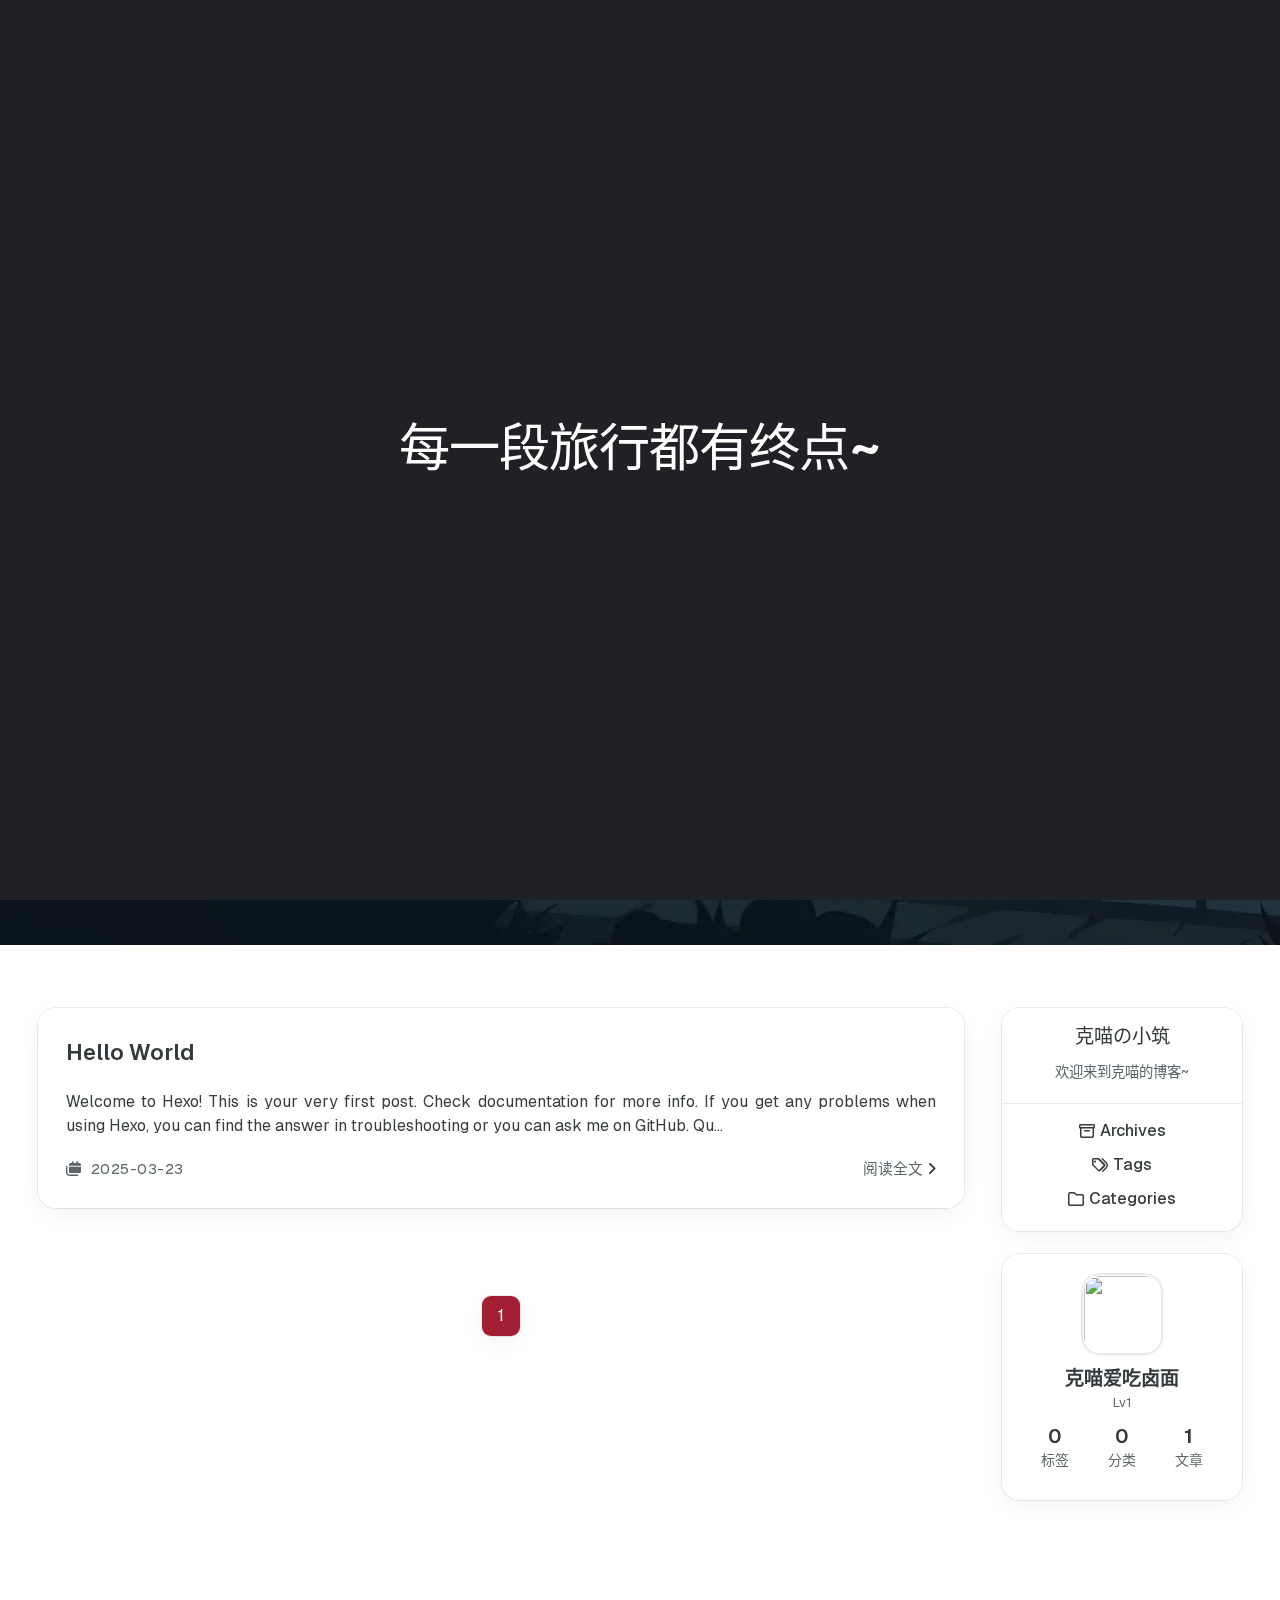
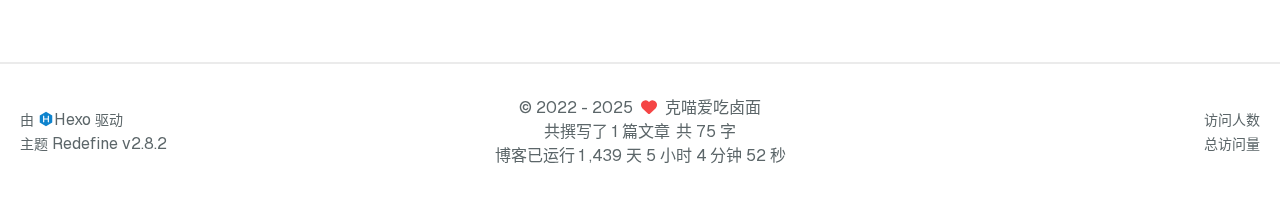
==== index.html @ 05592ddf "Site updated: 2025-03-23 22:35:30" ====
<!DOCTYPE html>
<html lang="zh-CN">
<head>
    <meta charset="utf-8">
    <meta name="viewport" content="width=device-width, initial-scale=1">
    <meta name="keywords" content="BLOG,ai,资源,生活,分享,工具,软件,教程,网站">
    
    <meta name="author" content="克喵爱吃卤面">
    <!-- preconnect -->
    <link rel="preconnect" href="https://fonts.googleapis.com">
    <link rel="preconnect" href="https://fonts.gstatic.com" crossorigin>

    
    <!--- Seo Part-->
    
    <link rel="canonical" href="http://example.com/"/>
    <meta name="robots" content="index,follow">
    <meta name="googlebot" content="index,follow">
    <meta name="revisit-after" content="1 days">
    
    
    
        
        <meta name="description" content="Hexo Theme Redefine, Redefine Your Hexo Journey.">
<meta property="og:type" content="website">
<meta property="og:title" content="克喵🐱の小筑">
<meta property="og:url" content="http://example.com/index.html">
<meta property="og:site_name" content="克喵🐱の小筑">
<meta property="og:description" content="Hexo Theme Redefine, Redefine Your Hexo Journey.">
<meta property="og:locale" content="zh_CN">
<meta property="og:image" content="http://example.com/images/redefine-og.webp">
<meta property="article:author" content="克喵爱吃卤面">
<meta property="article:tag" content="BLOG,ai,资源,生活,分享,工具,软件,教程,网站">
<meta name="twitter:card" content="summary">
<meta name="twitter:image" content="http://example.com/images/redefine-og.webp">
    
    
    <!--- Icon Part-->
    <link rel="icon" type="image/png" href="https://cdn.jsdelivr.net/gh/kmfx/tuchuang@main/img/kemeow815@avatar.png" sizes="192x192">
    <link rel="apple-touch-icon" sizes="180x180" href="https://cdn.jsdelivr.net/gh/kmfx/tuchuang@main/img/kemeow815@avatar.png">
    <meta name="theme-color" content="#A31F34">
    <link rel="shortcut icon" href="https://cdn.jsdelivr.net/gh/kmfx/tuchuang@main/img/kemeow815@avatar.png">
    <!--- Page Info-->
    
    <title>
        
            克喵の小筑 - 每一段旅行都有终点
        
    </title>

    
<link rel="stylesheet" href="/fonts/Chillax/chillax.css">


    <!--- Inject Part-->
    

    
<link rel="stylesheet" href="/css/style.css">


    
        
<link rel="stylesheet" href="/css/build/tailwind.css">

    

    
<link rel="stylesheet" href="/fonts/GeistMono/geist-mono.css">

    
<link rel="stylesheet" href="/fonts/Geist/geist.css">

    <!--- Font Part-->
    
    
    
    
    
    
        
<script src="/js/build/libs/anime.min.js"></script>

    

    <script id="hexo-configurations">
    window.config = {"hostname":"example.com","root":"/","language":"zh-CN","path":"search.xml"};
    window.theme = {"articles":{"style":{"font_size":"16px","line_height":1.5,"image_border_radius":"14px","image_alignment":"center","image_caption":true,"link_icon":true,"delete_mask":false,"title_alignment":"left","headings_top_spacing":{"h1":"3.2rem","h2":"2.4rem","h3":"1.9rem","h4":"1.6rem","h5":"1.4rem","h6":"1.3rem"}},"word_count":{"enable":true,"count":true,"min2read":true},"author_label":{"enable":true,"auto":false,"list":[]},"code_block":{"copy":true,"style":"mac","highlight_theme":{"light":"github","dark":"vs2015"},"font":{"enable":false,"family":null,"url":null}},"toc":{"enable":true,"max_depth":3,"number":false,"expand":true,"init_open":true},"copyright":{"enable":true,"default":"cc_by_nc_sa"},"lazyload":true,"pangu_js":true,"recommendation":{"enable":false,"title":"推荐阅读","limit":3,"mobile_limit":2,"placeholder":"/images/wallhaven-wqery6-light.webp","skip_dirs":[]}},"colors":{"primary":"#A31F34","secondary":null,"default_mode":"light"},"global":{"fonts":{"chinese":{"enable":false,"family":null,"url":null},"english":{"enable":false,"family":null,"url":null},"title":{"enable":false,"family":null,"url":null}},"content_max_width":"1000px","sidebar_width":"210px","hover":{"shadow":true,"scale":false},"scroll_progress":{"bar":false,"percentage":true},"website_counter":{"url":"https://cn.vercount.one/js","enable":true,"site_pv":true,"site_uv":true,"post_pv":true},"single_page":true,"preloader":{"enable":true,"custom_message":"每一段旅行都有终点~"},"open_graph":{"enable":true,"image":"/images/redefine-og.webp","description":"Hexo Theme Redefine, Redefine Your Hexo Journey."},"google_analytics":{"enable":false,"id":null}},"home_banner":{"enable":true,"style":"fixed","image":{"light":"/images/wallhaven-wqery6-light.webp","dark":"/images/wallhaven-wqery6-dark.webp"},"title":"克喵🐱の小筑","subtitle":{"text":["loading..."],"hitokoto":{"enable":true,"show_author":true,"api":"https://v1.hitokoto.cn"},"typing_speed":100,"backing_speed":80,"starting_delay":500,"backing_delay":1500,"loop":true,"smart_backspace":true},"text_color":{"light":"#fff","dark":"#d1d1b6"},"text_style":{"title_size":"2.8rem","subtitle_size":"1.5rem","line_height":1.2},"custom_font":{"enable":false,"family":null,"url":null},"social_links":{"enable":true,"style":"default","links":{"github":"https://github.com/Kemeow815","instagram":null,"zhihu":null,"twitter":null,"email":"kemiao@kmblog.icu","telegram":"https://t.me/KemiaoJun"},"qrs":{"weixin":null}}},"plugins":{"feed":{"enable":false},"aplayer":{"enable":true,"type":"fixed","audios":[{"name":null,"artist":null,"url":null,"cover":null,"lrc":null}]},"mermaid":{"enable":true,"version":"11.4.1"}},"version":"2.8.2","navbar":{"auto_hide":true,"color":{"left":"#f78736","right":"#367df7","transparency":35},"width":{"home":"1200px","pages":"1000px"},"links":{"Home":{"path":"/","icon":"fa-regular fa-house"},"标签":{"icon":"fa-solid fa-tags","path":"/tags/"},"分类":{"icon":"fa-solid fa-folder","path":"/categories/"},"说说":{"icon":"fa-solid fa-comment","path":"/essays/"},"友链":{"icon":"fa-solid fa-link","path":"/links/"},"更多":{"icon":"fa-solid fa-ellipsis","submenus":{"相册":"/masonry/","书签":"/bookmarks/"}}},"search":{"enable":true,"preload":true}},"page_templates":{"friends_column":2,"tags_style":"blur"},"home":{"sidebar":{"enable":true,"position":"right","first_item":"menu","announcement":"欢迎来到克喵的博客~","show_on_mobile":true,"links":{"Archives":{"path":"/archives","icon":"fa-regular fa-archive"},"Tags":{"path":"/tags","icon":"fa-regular fa-tags"},"Categories":{"path":"/categories","icon":"fa-regular fa-folder"}}},"article_date_format":"auto","excerpt_length":200,"categories":{"enable":true,"limit":3},"tags":{"enable":true,"limit":3}},"footerStart":"2022/8/17 11:45:14"};
    window.lang_ago = {"second":"%s 秒前","minute":"%s 分钟前","hour":"%s 小时前","day":"%s 天前","week":"%s 周前","month":"%s 个月前","year":"%s 年前"};
    window.data = {"masonry":true};
  </script>
    
    <!--- Fontawesome Part-->
    
<link rel="stylesheet" href="/fontawesome/fontawesome.min.css">

    
<link rel="stylesheet" href="/fontawesome/brands.min.css">

    
<link rel="stylesheet" href="/fontawesome/solid.min.css">

    
<link rel="stylesheet" href="/fontawesome/regular.min.css">

    
        
<link rel="stylesheet" href="/fontawesome/thin.min.css">

    
    
        
<link rel="stylesheet" href="/fontawesome/light.min.css">

    
    
        
<link rel="stylesheet" href="/fontawesome/duotone.min.css">

    
    
        
<link rel="stylesheet" href="/fontawesome/sharp-solid.min.css">

    
<meta name="generator" content="Hexo 7.3.0"></head>



<body>
	<div class="progress-bar-container">
	

	
	<span class="pjax-progress-bar"></span>
	<!--        <span class="swup-progress-icon">-->
	<!--            <i class="fa-solid fa-circle-notch fa-spin"></i>-->
	<!--        </span>-->
	
</div>

<style>
    :root {
        --preloader-background-color: #fff;
        --preloader-text-color: #000;
    }

    @media (prefers-color-scheme: dark) {
        :root {
            --preloader-background-color: #202124;
            --preloader-text-color: #fff;
        }
    }

    @media (prefers-color-scheme: light) {
        :root {
            --preloader-background-color: #fff;
            --preloader-text-color: #000;
        }
    }

    @media (max-width: 600px) {
        .ml13 {
            font-size: 2.6rem !important; /* Adjust this value as needed */
        }
    }

    .preloader {
        display: flex;
        flex-direction: column;
        gap: 1rem; /* Tailwind 'gap-4' is 1rem */
        align-items: center;
        justify-content: center;
        position: fixed;
        padding: 12px;
        top: 0;
        right: 0;
        bottom: 0;
        left: 0;
        width: 100vw;
        height: 100vh; /* 'h-screen' is 100% of the viewport height */
        background-color: var(--preloader-background-color);
        z-index: 1100; /* 'z-[1100]' sets the z-index */
        transition: opacity 0.2s ease-in-out;
    }

    .ml13 {
        font-size: 3.2rem;
        /* text-transform: uppercase; */
        color: var(--preloader-text-color);
        letter-spacing: -1px;
        font-weight: 500;
        font-family: 'Chillax-Variable', sans-serif;
        text-align: center;
    }

    .ml13 .word {
        display: inline-flex;
        flex-wrap: wrap;
        white-space: nowrap;
    }

    .ml13 .letter {
        display: inline-block;
        line-height: 1em;
    }
</style>

<div class="preloader">
    <h2 class="ml13">
        每一段旅行都有终点~
    </h2>
    <script>
        var textWrapper = document.querySelector('.ml13');
        // Split text into words
        var words = textWrapper.textContent.trim().split(' ');

        // Clear the existing content
        textWrapper.innerHTML = '';

        // Wrap each word and its letters in spans
        words.forEach(function(word) {
            var wordSpan = document.createElement('span');
            wordSpan.classList.add('word');
            wordSpan.innerHTML = word.replace(/\S/g, "<span class='letter'>$&</span>");
            textWrapper.appendChild(wordSpan);
            textWrapper.appendChild(document.createTextNode(' ')); // Add space between words
        });

        var animation = anime.timeline({ loop: true })
            .add({
                targets: '.ml13 .letter',
                translateY: [20, 0],
                translateZ: 0,
                opacity: [0, 1],
                filter: ['blur(5px)', 'blur(0px)'],
                easing: "easeOutExpo",
                duration: 1200,
                delay: (el, i) => 300 + 20 * i,
            })
            .add({
                targets: '.ml13 .letter',
                translateY: [0, -20],
                opacity: [1, 0],
                filter: ['blur(0px)', 'blur(5px)'],
                easing: "easeInExpo",
                duration: 1000,
                delay: (el, i) => 15 * i,
                complete: function() {
                    hidePreloader();
                }
            }, '-=700');


        let themeStatus = JSON.parse(localStorage.getItem('REDEFINE-THEME-STATUS'))?.isDark;

        // If the theme status is not found in local storage, check the preferred color scheme
        if (themeStatus === undefined || themeStatus === null) {
            if (window.matchMedia && window.matchMedia('(prefers-color-scheme: dark)').matches) {
                themeStatus = 'dark';
            } else {
                themeStatus = 'light';
            }
        }

        // Now you can use the themeStatus variable in your code
        if (themeStatus) {
            document.documentElement.style.setProperty('--preloader-background-color', '#202124');
            document.documentElement.style.setProperty('--preloader-text-color', '#fff');
        } else {
            document.documentElement.style.setProperty('--preloader-background-color', '#fff');
            document.documentElement.style.setProperty('--preloader-text-color', '#000');
        }

        window.addEventListener('load', function () {
            setTimeout(hidePreloader, 5000); // Call hidePreloader after 5000 milliseconds if not already called by animation
        });

        function hidePreloader() {
            var preloader = document.querySelector('.preloader');
            preloader.style.opacity = '0';
            setTimeout(function () {
                preloader.style.display = 'none';
            }, 200);
        }
    </script>
</div>

<main class="page-container" id="swup">

	
	
    <style>
        .home-banner-container {
            background: none !important;
        }
        .home-article-item,
        .sidebar-links,
        .sidebar-content,
        a.page-number,
        a.extend,
        .sidebar-links .links:hover,
        .right-bottom-tools,
        footer.footer {
            background-color: var(--background-color-transparent-80) !important;
        }
        .right-bottom-tools:hover,
        a.page-number:hover,
        a.extend:hover {
            background-color: var(--primary-color) !important;
        }
        .site-info,
        .home-article-sticky-label {
            background-color: var(--background-color-transparent-15) !important;
        }
        .home-article-sticky-label {
            backdrop-filter: none !important;
        }
    </style>
    <div class="home-banner-background transition-fade fixed top-0 left-0 w-screen h-screen scale-125 sm:scale-110 box-border will-change-transform bg-cover">
        <img src="/images/wallhaven-wqery6-light.webp" alt="home-banner-background" class="w-full h-full object-cover dark:hidden">
        <img src="/images/wallhaven-wqery6-dark.webp" alt="home-banner-background" class="w-full h-full object-cover hidden dark:block">
    </div>


<div class="home-banner-container flex justify-center items-center transition-fade relative">
    
    <div class="content mt-8 flex flex-col justify-center items-center transition-fade-down">
        <div class="description flex flex-col justify-center items-center w-screen font-medium text-center"
        
        >
            克喵🐱の小筑
            
            
                <p><i id="subtitle"></i></p>
            
        </div>
        
            
            <div class="absolute bottom-0.5 flex flex-row justify-between max-w-[1340px] items-center w-full px-8 sm:px-12">
                <div class="flex p-3 bg-gray-300/50 dark:bg-gray-500/40 backdrop-blur-lg border border-white/20 dark:border-gray-500/30 group rounded-full cursor-pointer flex justify-center items-center aspect-square h-full shadow-redefine-flat hover:shadow-redefine-flat-hover transition-shadow" onclick="scrollToMain()" >
                    <i class="fa-solid fa-arrow-down fa-fw fa-lg group-hover:translate-y-1 transition-transform"></i>
                </div>
                <div class="social-contacts px-6 py-3 bg-gray-300/50 dark:bg-gray-500/40 backdrop-blur-lg border border-white/20 dark:border-gray-500/30 shadow-redefine-flat rounded-full flex flex-row gap-3 items-center">
                    
                        
                            
                                <span class="social-contact-item github">
                                    <a target="_blank" href="https://github.com/Kemeow815">
                                        <i class="fa-brands fa-fw fa-lg fa-github"></i>
                                    </a>
                                </span>
                            
                        
                    
                        
                    
                        
                    
                        
                    
                        
                            
                                <span class="social-contact-item email ">
                                    <a href="mailto:kemiao@kmblog.icu">
                                        <i class="fa-solid fa-fw fa-at fa-lg"></i>
                                    </a>
                                </span>
                            
                        
                    
                        
                            
                                <span class="social-contact-item telegram">
                                    <a target="_blank" href="https://t.me/KemiaoJun">
                                        <i class="fa-brands fa-fw fa-lg fa-telegram"></i>
                                    </a>
                                </span>
                            
                        
                    
                    
                </div>
            </div>
        
    </div>
    <script>
        const scrollToMain = ()=> {
            console.log('scroll');
            const target = document.querySelector('.main-content-container');
            target.scrollIntoView({ behavior: 'smooth'});
        }
    </script>
</div>
	

	<div class="main-content-container flex flex-col justify-between min-h-dvh">
		<div class="main-content-header">
			<header class="navbar-container px-6 md:px-12">
    <div class="navbar-content transition-navbar has-home-banner">
        <div class="left">
            
                <a class="logo-image h-8 w-8 sm:w-10 sm:h-10 mr-3" href="/">
                    <img src="https://cdn.jsdelivr.net/gh/kmfx/tuchuang@main/img/website2.png" class="w-full h-full rounded-sm">
                </a>
            
            <a class="logo-title" href="/">
                <h1>
                克喵の小筑
                </h1>
            </a>
        </div>

        <div class="right">
            <!-- PC -->
            <div class="desktop">
                <ul class="navbar-list">
                    
                        
                            

                            <li class="navbar-item">
                                <!-- Menu -->
                                <a class="active"
                                   href="/"
                                        >
                                    <i class="fa-regular fa-house fa-fw"></i>
                                    首页
                                    
                                </a>

                                <!-- Submenu -->
                                
                            </li>
                    
                        
                            

                            <li class="navbar-item">
                                <!-- Menu -->
                                <a class=""
                                   href="/tags/"
                                        >
                                    <i class="fa-solid fa-tags fa-fw"></i>
                                    标签
                                    
                                </a>

                                <!-- Submenu -->
                                
                            </li>
                    
                        
                            

                            <li class="navbar-item">
                                <!-- Menu -->
                                <a class=""
                                   href="/categories/"
                                        >
                                    <i class="fa-solid fa-folder fa-fw"></i>
                                    分类
                                    
                                </a>

                                <!-- Submenu -->
                                
                            </li>
                    
                        
                            

                            <li class="navbar-item">
                                <!-- Menu -->
                                <a class=""
                                   href="/essays/"
                                        >
                                    <i class="fa-solid fa-comment fa-fw"></i>
                                    说说
                                    
                                </a>

                                <!-- Submenu -->
                                
                            </li>
                    
                        
                            

                            <li class="navbar-item">
                                <!-- Menu -->
                                <a class=""
                                   href="/links/"
                                        >
                                    <i class="fa-solid fa-link fa-fw"></i>
                                    友链
                                    
                                </a>

                                <!-- Submenu -->
                                
                            </li>
                    
                        
                            

                            <li class="navbar-item">
                                <!-- Menu -->
                                <a class="has-dropdown"
                                   href="#"
                                        onClick=&#34;return false;&#34;>
                                    <i class="fa-solid fa-ellipsis fa-fw"></i>
                                    更多
                                    <i class="fa-solid fa-chevron-down fa-fw"></i>
                                </a>

                                <!-- Submenu -->
                                
                                    <ul class="sub-menu">
                                        
                                            <li>
                                                <a href="/masonry/">
                                                    相册
                                                </a>
                                            </li>
                                        
                                            <li>
                                                <a href="/bookmarks/">
                                                    书签
                                                </a>
                                            </li>
                                        
                                    </ul>
                                
                            </li>
                    
                    
                        <li class="navbar-item search search-popup-trigger">
                            <i class="fa-solid fa-magnifying-glass"></i>
                        </li>
                    
                </ul>
            </div>
            <!-- Mobile -->
            <div class="mobile">
                
                    <div class="icon-item search search-popup-trigger"><i class="fa-solid fa-magnifying-glass"></i>
                    </div>
                
                <div class="icon-item navbar-bar">
                    <div class="navbar-bar-middle"></div>
                </div>
            </div>
        </div>
    </div>

    <!-- Mobile sheet -->
    <div class="navbar-drawer h-dvh w-full absolute top-0 left-0 bg-background-color flex flex-col justify-between">
        <ul class="drawer-navbar-list flex flex-col px-4 justify-center items-start">
            
                
                    

                    <li class="drawer-navbar-item text-base my-1.5 flex flex-col w-full">
                        
                        <a class="py-1.5 px-2 flex flex-row items-center justify-between gap-1 hover:!text-primary active:!text-primary text-2xl font-semibold group border-b border-border-color hover:border-primary w-full active"
                           href="/"
                        >
                            <span>
                                首页
                            </span>
                            
                                <i class="fa-regular fa-house fa-sm fa-fw"></i>
                            
                        </a>
                        

                        
                    </li>
            
                
                    

                    <li class="drawer-navbar-item text-base my-1.5 flex flex-col w-full">
                        
                        <a class="py-1.5 px-2 flex flex-row items-center justify-between gap-1 hover:!text-primary active:!text-primary text-2xl font-semibold group border-b border-border-color hover:border-primary w-full "
                           href="/tags/"
                        >
                            <span>
                                标签
                            </span>
                            
                                <i class="fa-solid fa-tags fa-sm fa-fw"></i>
                            
                        </a>
                        

                        
                    </li>
            
                
                    

                    <li class="drawer-navbar-item text-base my-1.5 flex flex-col w-full">
                        
                        <a class="py-1.5 px-2 flex flex-row items-center justify-between gap-1 hover:!text-primary active:!text-primary text-2xl font-semibold group border-b border-border-color hover:border-primary w-full "
                           href="/categories/"
                        >
                            <span>
                                分类
                            </span>
                            
                                <i class="fa-solid fa-folder fa-sm fa-fw"></i>
                            
                        </a>
                        

                        
                    </li>
            
                
                    

                    <li class="drawer-navbar-item text-base my-1.5 flex flex-col w-full">
                        
                        <a class="py-1.5 px-2 flex flex-row items-center justify-between gap-1 hover:!text-primary active:!text-primary text-2xl font-semibold group border-b border-border-color hover:border-primary w-full "
                           href="/essays/"
                        >
                            <span>
                                说说
                            </span>
                            
                                <i class="fa-solid fa-comment fa-sm fa-fw"></i>
                            
                        </a>
                        

                        
                    </li>
            
                
                    

                    <li class="drawer-navbar-item text-base my-1.5 flex flex-col w-full">
                        
                        <a class="py-1.5 px-2 flex flex-row items-center justify-between gap-1 hover:!text-primary active:!text-primary text-2xl font-semibold group border-b border-border-color hover:border-primary w-full "
                           href="/links/"
                        >
                            <span>
                                友链
                            </span>
                            
                                <i class="fa-solid fa-link fa-sm fa-fw"></i>
                            
                        </a>
                        

                        
                    </li>
            
                
                    

                    <li class="drawer-navbar-item-sub text-base my-1.5 flex flex-col w-full">
                        
                        <div class="py-1.5 px-2 flex flex-row items-center justify-between gap-1 hover:!text-primary active:!text-primary cursor-pointer text-2xl font-semibold group border-b border-border-color hover:border-primary w-full active"
                             navbar-data-toggle="submenu-更多"
                        >
                            <span>
                                更多
                            </span>
                            
                                <i class="fa-solid fa-chevron-right fa-sm fa-fw transition-all"></i>
                            
                        </div>
                        

                        
                            <div class="flex-col items-start px-2 py-2 hidden" data-target="submenu-更多">
                                
                                    <div class="drawer-navbar-item text-base flex flex-col justify-center items-start hover:underline active:underline hover:underline-offset-1 rounded-3xl">
                                        <a class=" text-third-text-color text-xl"
                                           href="/masonry/">相册</a>
                                    </div>
                                
                                    <div class="drawer-navbar-item text-base flex flex-col justify-center items-start hover:underline active:underline hover:underline-offset-1 rounded-3xl">
                                        <a class=" text-third-text-color text-xl"
                                           href="/bookmarks/">书签</a>
                                    </div>
                                
                            </div>
                        
                    </li>
            

            
            
                
                    
                    <li class="drawer-navbar-item text-base my-1.5 flex flex-col w-full">
                        <a class="py-1.5 px-2 flex flex-row items-center justify-between gap-1 hover:!text-primary active:!text-primary text-2xl font-semibold group border-b border-border-color hover:border-primary w-full active"
                           href="/archives"
                        >
                            <span>Archives</span>
                            <i class="fa-regular fa-archive fa-sm fa-fw"></i>
                        </a>
                    </li>
                
                    
                    <li class="drawer-navbar-item text-base my-1.5 flex flex-col w-full">
                        <a class="py-1.5 px-2 flex flex-row items-center justify-between gap-1 hover:!text-primary active:!text-primary text-2xl font-semibold group border-b border-border-color hover:border-primary w-full active"
                           href="/tags"
                        >
                            <span>Tags</span>
                            <i class="fa-regular fa-tags fa-sm fa-fw"></i>
                        </a>
                    </li>
                
                    
                    <li class="drawer-navbar-item text-base my-1.5 flex flex-col w-full">
                        <a class="py-1.5 px-2 flex flex-row items-center justify-between gap-1 hover:!text-primary active:!text-primary text-2xl font-semibold group border-b border-border-color hover:border-primary w-full active"
                           href="/categories"
                        >
                            <span>Categories</span>
                            <i class="fa-regular fa-folder fa-sm fa-fw"></i>
                        </a>
                    </li>
                
            
        </ul>

        <div class="statistics flex justify-around my-2.5">
    <a class="item tag-count-item flex flex-col justify-center items-center w-20" href="/tags">
        <div class="number text-2xl sm:text-xl text-second-text-color font-semibold">0</div>
        <div class="label text-third-text-color text-sm">标签</div>
    </a>
    <a class="item tag-count-item flex flex-col justify-center items-center w-20" href="/categories">
        <div class="number text-2xl sm:text-xl text-second-text-color font-semibold">0</div>
        <div class="label text-third-text-color text-sm">分类</div>
    </a>
    <a class="item tag-count-item flex flex-col justify-center items-center w-20" href="/archives">
        <div class="number text-2xl sm:text-xl text-second-text-color font-semibold">1</div>
        <div class="label text-third-text-color text-sm">文章</div>
    </a>
</div>
    </div>

    <div class="window-mask"></div>

</header>


		</div>

		<div class="main-content-body transition-fade-up">
			

			<div class="main-content">
				<div class="home-content-container">
    <ul class="home-article-list">
        
            <li class="home-article-item">

                

                

                
                <div class="flex flex-col gap-5 px-7 pb-7 pt-7">
                    <h3 class="home-article-title">
                        <a href="/2025/03/23/hello-world/">
                            Hello World
                        </a>
                    </h3>

                    <div class="home-article-content markdown-body">
                        
                            
                            Welcome to Hexo! This is your very first post. Check documentation for more info. If you get any problems when using Hexo, you can find the answer in troubleshooting or you can ask me on GitHub.
Qu...
                        
                    </div>

                    <div class="home-article-meta-info-container">
    <div class="home-article-meta-info">
        <span><i class="fa-solid fa-calendars"></i>&nbsp;
            <span class="home-article-date" data-date="Sun Mar 23 2025 21:25:59 GMT+0800">
                
                    2025-03-23
                
            </span>
        </span>
        
        
    </div>

    <a href="/2025/03/23/hello-world/">阅读全文<span class="seo-reader-text">Hello World</span>&nbsp;<i class="fa-solid fa-angle-right"></i></a>
</div>

                </div>
            </li>
        
    </ul>

    <div class="home-paginator px-7 py-5">
        <div class="paginator">
	<span class="page-number current">1</span>
</div>
  
    </div>
</div>

			</div>

			
			<div class="home-sidebar-container">
    <div class="sticky-container sticky">
        
        
            
                <div class="sidebar-links">
                    <div class="site-info">
                        <div class="site-name">克喵の小筑</div>
                        
                            <div class="announcement">
                                欢迎来到克喵的博客~
                            </div>
                        
                    </div>
                    
                        
                            
                                <a class="links" href="/archives">
                                    
                                        <i class="fa-regular fa-archive icon-space"></i>
                                    
                                    <span class="link-name">Archives</span>
                                </a>
                            
                        
                            
                                <a class="links" href="/tags">
                                    
                                        <i class="fa-regular fa-tags icon-space"></i>
                                    
                                    <span class="link-name">Tags</span>
                                </a>
                            
                        
                            
                                <a class="links" href="/categories">
                                    
                                        <i class="fa-regular fa-folder icon-space"></i>
                                    
                                    <span class="link-name">Categories</span>
                                </a>
                            
                        
                    
                </div>
            
            <div class="sidebar-content"  marginTop >
                <div class="avatar flex justify-center">
    <img src="https://cdn.jsdelivr.net/gh/kmfx/tuchuang@main/img/202503171226033.png">
</div>
                <div class="author flex flex-col justify-center my-2.5 mx-0">
    <div class="name">克喵爱吃卤面</div>
    
        <div class="label">Lv1</div>
    
</div>
                <div class="statistics flex justify-around my-2.5">
    <a class="item tag-count-item flex flex-col justify-center items-center w-20" href="/tags">
        <div class="number text-2xl sm:text-xl text-second-text-color font-semibold">0</div>
        <div class="label text-third-text-color text-sm">标签</div>
    </a>
    <a class="item tag-count-item flex flex-col justify-center items-center w-20" href="/categories">
        <div class="number text-2xl sm:text-xl text-second-text-color font-semibold">0</div>
        <div class="label text-third-text-color text-sm">分类</div>
    </a>
    <a class="item tag-count-item flex flex-col justify-center items-center w-20" href="/archives">
        <div class="number text-2xl sm:text-xl text-second-text-color font-semibold">1</div>
        <div class="label text-third-text-color text-sm">文章</div>
    </a>
</div>
            </div>
        

    </div>
</div>

			
		</div>

		<div class="main-content-footer">
			<footer class="footer mt-5 py-5 h-auto text-base text-third-text-color relative border-t-2 border-t-border-color">
    <div class="info-container py-3 text-center">
        
        <div class="text-center">
            &copy;
            
              <span>2022</span>
              -
            
            2025&nbsp;&nbsp;<i class="fa-solid fa-heart fa-beat" style="--fa-animation-duration: 0.5s; color: #f54545"></i>&nbsp;&nbsp;<a href="/">克喵爱吃卤面</a>
            
                
                <p class="post-count space-x-0.5">
                    <span>
                        共撰写了 1 篇文章
                    </span>
                    
                        <span>
                            共 75 字
                        </span>
                    
                </p>
            
        </div>
        
            <script data-swup-reload-script src="https://cn.vercount.one/js"></script>
            <div class="relative text-center lg:absolute lg:right-[20px] lg:top-1/2 lg:-translate-y-1/2 lg:text-right">
                
                    <span id="busuanzi_container_site_uv" class="lg:!block">
                        <span class="text-sm">访问人数</span>
                        <span id="busuanzi_value_site_uv"></span>
                    </span>
                
                
                    <span id="busuanzi_container_site_pv" class="lg:!block">
                        <span class="text-sm">总访问量</span>
                        <span id="busuanzi_value_site_pv"></span>
                    </span>
                
            </div>
        
        <div class="relative text-center lg:absolute lg:left-[20px] lg:top-1/2 lg:-translate-y-1/2 lg:text-left">
            <span class="lg:block text-sm">由 <?xml version="1.0" encoding="utf-8"?><!DOCTYPE svg PUBLIC "-//W3C//DTD SVG 1.1//EN" "http://www.w3.org/Graphics/SVG/1.1/DTD/svg11.dtd"><svg class="relative top-[2px] inline-block align-baseline" version="1.1" id="圖層_1" xmlns="http://www.w3.org/2000/svg" xmlns:xlink="http://www.w3.org/1999/xlink" x="0px" y="0px" width="1rem" height="1rem" viewBox="0 0 512 512" enable-background="new 0 0 512 512" xml:space="preserve"><path fill="#0E83CD" d="M256.4,25.8l-200,115.5L56,371.5l199.6,114.7l200-115.5l0.4-230.2L256.4,25.8z M349,354.6l-18.4,10.7l-18.6-11V275H200v79.6l-18.4,10.7l-18.6-11v-197l18.5-10.6l18.5,10.8V237h112v-79.6l18.5-10.6l18.5,10.8V354.6z"/></svg><a target="_blank" class="text-base" href="https://hexo.io">Hexo</a> 驱动</span>
            <span class="text-sm lg:block">主题&nbsp;<a class="text-base" target="_blank" href="https://github.com/EvanNotFound/hexo-theme-redefine">Redefine v2.8.2</a></span>
        </div>
        
        
            <div>
                博客已运行 <span class="odometer" id="runtime_days" ></span> 天 <span class="odometer" id="runtime_hours"></span> 小时 <span class="odometer" id="runtime_minutes"></span> 分钟 <span class="odometer" id="runtime_seconds"></span> 秒
            </div>
        
        
            <script data-swup-reload-script>
                try {
                    function odometer_init() {
                    const elements = document.querySelectorAll('.odometer');
                    elements.forEach(el => {
                        new Odometer({
                            el,
                            format: '( ddd).dd',
                            duration: 200
                        });
                    });
                    }
                    odometer_init();
                } catch (error) {}
            </script>
        
        
        
    </div>  
</footer>
		</div>
	</div>

	

	<div class="right-side-tools-container">
		<div class="side-tools-container">
	<ul class="hidden-tools-list">
		<li class="right-bottom-tools tool-font-adjust-plus flex justify-center items-center">
			<i class="fa-regular fa-magnifying-glass-plus"></i>
		</li>

		<li class="right-bottom-tools tool-font-adjust-minus flex justify-center items-center">
			<i class="fa-regular fa-magnifying-glass-minus"></i>
		</li>

		<li class="right-bottom-tools tool-dark-light-toggle flex justify-center items-center">
			<i class="fa-regular fa-moon"></i>
		</li>

		<!-- rss -->
		

		

		<li class="right-bottom-tools tool-scroll-to-bottom flex justify-center items-center">
			<i class="fa-regular fa-arrow-down"></i>
		</li>
	</ul>

	<ul class="visible-tools-list">
		<li class="right-bottom-tools toggle-tools-list flex justify-center items-center">
			<i class="fa-regular fa-cog fa-spin"></i>
		</li>
		
		<li class="right-bottom-tools tool-scroll-to-top flex justify-center items-center">
			<i class="arrow-up fas fa-arrow-up"></i>
			<span class="percent"></span>
		</li>
		
		
	</ul>
</div>
	</div>

	<div class="image-viewer-container">
	<img src="">
</div>

	
	<div class="search-pop-overlay">
	<div class="popup search-popup">
		<div class="search-header">
			<span class="search-input-field-pre">
				<i class="fa-solid fa-keyboard"></i>
			</span>
			<div class="search-input-container">
				<input autocomplete="off" autocorrect="off" autocapitalize="off" placeholder="站内搜索您需要的内容..." spellcheck="false" type="search" class="search-input">
			</div>
			<span class="popup-btn-close">
				<i class="fa-solid fa-times"></i>
			</span>
		</div>
		<div id="search-result">
			<div id="no-result">
				<i class="fa-solid fa-spinner fa-spin-pulse fa-5x fa-fw"></i>
			</div>
		</div>
	</div>
</div>
	

</main>



<script src="/js/build/libs/Swup.min.js"></script>

<script src="/js/build/libs/SwupSlideTheme.min.js"></script>

<script src="/js/build/libs/SwupScriptsPlugin.min.js"></script>

<script src="/js/build/libs/SwupProgressPlugin.min.js"></script>

<script src="/js/build/libs/SwupScrollPlugin.min.js"></script>

<script src="/js/build/libs/SwupPreloadPlugin.min.js"></script>

<script>
    const swup = new Swup({
        plugins: [
            new SwupScriptsPlugin({
                optin: true,
            }),
            new SwupProgressPlugin(),
            new SwupScrollPlugin({
                offset: 80,
            }),
            new SwupSlideTheme({
                mainElement: ".main-content-body",
            }),
            new SwupPreloadPlugin(),
        ],
        containers: ["#swup"],
    });
</script>




	
<script src="/js/build/tools/imageViewer.js" type="module"></script>

<script src="/js/build/utils.js" type="module"></script>

<script src="/js/build/main.js" type="module"></script>

<script src="/js/build/layouts/navbarShrink.js" type="module"></script>

<script src="/js/build/tools/scrollTopBottom.js" type="module"></script>

<script src="/js/build/tools/lightDarkSwitch.js" type="module"></script>

<script src="/js/build/layouts/categoryList.js" type="module"></script>



    
<script src="/js/build/tools/localSearch.js" type="module"></script>




    
<script src="/js/build/tools/codeBlock.js" type="module"></script>




    
<script src="/js/build/layouts/lazyload.js" type="module"></script>




    
<script src="/js/build/tools/runtime.js"></script>

    
<script src="/js/build/libs/odometer.min.js"></script>

    
<link rel="stylesheet" href="/assets/odometer-theme-minimal.css">




  
<script src="/js/build/libs/Typed.min.js"></script>

  
<script src="/js/build/plugins/typed.js" type="module"></script>




    
        
<script src="/js/build/libs/mermaid.min.js"></script>

    
    
<script src="/js/build/plugins/mermaid.js"></script>




    
<script src="/js/build/libs/minimasonry.min.js"></script>

    
<script src="/js/build/plugins/masonry.js" type="module"></script>







    
<script src="/js/build/tools/tocToggle.js" type="module" data-swup-reload-script=""></script>

<script src="/js/build/layouts/toc.js" type="module" data-swup-reload-script=""></script>

<script src="/js/build/plugins/tabs.js" type="module" data-swup-reload-script=""></script>




<script src="/js/build/libs/moment-with-locales.min.js" data-swup-reload-script=""></script>


<script src="/js/build/layouts/essays.js" type="module" data-swup-reload-script=""></script>



    
<script src="/js/build/libs/pangu.min.js"></script>

<script src="/js/build/plugins/pangu.js"></script>




    
<script src="/js/build/layouts/bookmarkNav.js" type="module"></script>


	
	<div id="aplayer"></div>

<script src="/js/build/libs/APlayer.min.js"></script>


<script src="/js/build/plugins/aplayer.js"></script>


	
</body>

</html>
---- fonts/Chillax/chillax.css ----
/**
 * @license
 *
 * Font Family: Chillax
 * Designed by: Manushi Parikh
 * URL: https://www.fontshare.com/fonts/chillax
 * © 2023 Indian Type Foundry
 *
 * Font Style:
 * Chillax Variable(Variable font)
 *
*/


/**
* This is a variable font
* You can controll variable axes as shown below:
* font-variation-settings: 'wght' 700.0;
*
* available axes:

* 'wght' (range from 200.0 to 700.0)

*/

@font-face {
    font-family: 'Chillax-Variable';
    src:local('Chillax-Variable'),
        local('ChillaxVariable'),
        local('Chillax Variable'),
        local('Chillax'),
        url('Chillax-Variable.woff2') format('woff2'),
        url('Chillax-Variable.woff') format('woff'),
        url('Chillax-Variable.ttf') format('truetype');
    font-weight: 200 700;
    font-display: swap;
    font-style: normal;
}
---- css/style.css ----
.title-hover-animation {
  display: inline-block;
  position: relative;
  border-bottom: none;
  line-height: 1.3;
  vertical-align: top;
  color: var(--second-text-color);
}
.title-hover-animation::before {
  content: '';
  position: absolute;
  width: 100%;
  height: 2px;
  bottom: -4px;
  left: 0;
  background-color: var(--second-text-color);
  visibility: hidden;
  transform: scaleX(0);
  transition-property: color, background, box-shadow, border-color, visibility, transform;
  transition-delay: 0s, 0s, 0s, 0s, 0s, 0s;
  transition-duration: 0.2s, 0.2s, 0.2s, 0.2s, 0.2s, 0.2s;
  transition-timing-function: ease, ease, ease, ease, ease-in-out, ease-in-out;
}
@-moz-keyframes fade-in-down {
  0% {
    opacity: 0;
    transform: translateY(-50px);
  }
  100% {
    opacity: 1;
    transform: translateY(0);
  }
}
@-webkit-keyframes fade-in-down {
  0% {
    opacity: 0;
    transform: translateY(-50px);
  }
  100% {
    opacity: 1;
    transform: translateY(0);
  }
}
@-o-keyframes fade-in-down {
  0% {
    opacity: 0;
    transform: translateY(-50px);
  }
  100% {
    opacity: 1;
    transform: translateY(0);
  }
}
@keyframes fade-in-down {
  0% {
    opacity: 0;
    transform: translateY(-50px);
  }
  100% {
    opacity: 1;
    transform: translateY(0);
  }
}
@-moz-keyframes icon-animate {
  0%, 100% {
    transform: scale(1);
  }
  10%, 30% {
    transform: scale(0.88);
  }
  20%, 40%, 60%, 80% {
    transform: scale(1.08);
  }
  50%, 70% {
    transform: scale(1.08);
  }
}
@-webkit-keyframes icon-animate {
  0%, 100% {
    transform: scale(1);
  }
  10%, 30% {
    transform: scale(0.88);
  }
  20%, 40%, 60%, 80% {
    transform: scale(1.08);
  }
  50%, 70% {
    transform: scale(1.08);
  }
}
@-o-keyframes icon-animate {
  0%, 100% {
    transform: scale(1);
  }
  10%, 30% {
    transform: scale(0.88);
  }
  20%, 40%, 60%, 80% {
    transform: scale(1.08);
  }
  50%, 70% {
    transform: scale(1.08);
  }
}
@keyframes icon-animate {
  0%, 100% {
    transform: scale(1);
  }
  10%, 30% {
    transform: scale(0.88);
  }
  20%, 40%, 60%, 80% {
    transform: scale(1.08);
  }
  50%, 70% {
    transform: scale(1.08);
  }
}
:root {
  --background-color: #fff;
  --background-color-transparent: rgba(255,255,255,0.6);
  --background-color-transparent-15: rgba(255,255,255,0.15);
  --background-color-transparent-40: rgba(255,255,255,0.4);
  --background-color-transparent-80: rgba(255,255,255,0.8);
  --second-background-color: #fafafa;
  --third-background-color: #f7f7f7;
  --third-background-color-transparent: rgba(241,241,241,0.6);
  --primary-color: #a31f34;
  --first-text-color: #323739;
  --second-text-color: #343a3c;
  --third-text-color: #5c6669;
  --fourth-text-color: #eaeced;
  --default-text-color: #373d3f;
  --invert-text-color: #bebec6;
  --border-color: rgba(0,0,0,0.08);
  --selection-color: #be243c;
  --shadow-color-1: rgba(0,0,0,0.08);
  --shadow-color-2: rgba(0,0,0,0.05);
  --shadow-hover-color: rgba(0,0,0,0.28);
  --scrollbar-color: #c1c1c1;
  --scrollbar-color-hover: #a1a1a1;
  --scroll-bar-bg-color: #fafafa;
  --link-color: #323739;
  --copyright-info-color: #c03;
  --avatar-background-color: #06c;
  --pjax-progress-bar-color: linear-gradient(45deg, #f10006, #ef5b00, #e59c01, #19ca05, #00cab5, #0264c8, #c303c3);
  --archive-timeline-last-child-color: linear-gradient(to bottom, #e8e8e8 60%, rgba(0,0,0,0) 100%) 1 100%;
  --note-blue-title-bg: #d6f7fb;
  --note-red-title-bg: #fde9e9;
  --note-cyan-title-bg: #e9fdf9;
  --note-green-title-bg: #e9fde9;
  --note-yellow-title-bg: #fdf9e9;
  --note-gray-title-bg: #f9f9f9;
  --note-type-title-bg: #fdf3e9;
  --note-black-title-bg: #e9e9e9;
  --note-purple-title-bg: #f9e9fd;
  --home-banner-text-color: #fff;
  --home-banner-icons-container-border-color: rgba(255,255,255,0.35);
  --home-banner-icons-container-background-color: rgba(255,255,255,0.3);
  --redefine-box-shadow: var(--shadow-color-2) 0px 6px 24px 0px, var(--shadow-color-1) 0px 0px 0px 1px;
  --redefine-box-shadow-hover: var(--shadow-color-2) 0px 6px 24px 0px, var(--shadow-color-1) 0px 0px 0px 1px, var(--shadow-color-1) 0px 0px 0px 1px inset;
  --redefine-box-shadow-flat: var(--shadow-color-2) 0px 1px 4px 0px, var(--shadow-color-1) 0px 0px 0px 1px;
  --redefine-box-shadow-flat-hover: var(--shadow-color-2) 0px 1px 4px 0px, var(--shadow-color-1) 0px 0px 0px 1px, var(--shadow-color-1) 0px 0px 0px 1px inset;
  --mermaid-theme: $mermaid-theme;
}
.light-mode {
  --background-color: #fff;
  --background-color-transparent: rgba(255,255,255,0.6);
  --background-color-transparent-15: rgba(255,255,255,0.15);
  --background-color-transparent-40: rgba(255,255,255,0.4);
  --background-color-transparent-80: rgba(255,255,255,0.8);
  --second-background-color: #fafafa;
  --third-background-color: #f7f7f7;
  --third-background-color-transparent: rgba(241,241,241,0.6);
  --primary-color: #a31f34;
  --first-text-color: #323739;
  --second-text-color: #343a3c;
  --third-text-color: #5c6669;
  --fourth-text-color: #eaeced;
  --default-text-color: #373d3f;
  --invert-text-color: #bebec6;
  --border-color: rgba(0,0,0,0.08);
  --selection-color: #be243c;
  --shadow-color-1: rgba(0,0,0,0.08);
  --shadow-color-2: rgba(0,0,0,0.05);
  --shadow-hover-color: rgba(0,0,0,0.28);
  --scrollbar-color: #c1c1c1;
  --scrollbar-color-hover: #a1a1a1;
  --scroll-bar-bg-color: #fafafa;
  --link-color: #323739;
  --copyright-info-color: #c03;
  --avatar-background-color: #06c;
  --pjax-progress-bar-color: linear-gradient(45deg, #f10006, #ef5b00, #e59c01, #19ca05, #00cab5, #0264c8, #c303c3);
  --archive-timeline-last-child-color: linear-gradient(to bottom, #e8e8e8 60%, rgba(0,0,0,0) 100%) 1 100%;
  --note-blue-title-bg: #d6f7fb;
  --note-red-title-bg: #fde9e9;
  --note-cyan-title-bg: #e9fdf9;
  --note-green-title-bg: #e9fde9;
  --note-yellow-title-bg: #fdf9e9;
  --note-gray-title-bg: #f9f9f9;
  --note-type-title-bg: #fdf3e9;
  --note-black-title-bg: #e9e9e9;
  --note-purple-title-bg: #f9e9fd;
  --home-banner-text-color: #fff;
  --home-banner-icons-container-border-color: rgba(255,255,255,0.35);
  --home-banner-icons-container-background-color: rgba(255,255,255,0.3);
  --redefine-box-shadow: var(--shadow-color-2) 0px 6px 24px 0px, var(--shadow-color-1) 0px 0px 0px 1px;
  --redefine-box-shadow-hover: var(--shadow-color-2) 0px 6px 24px 0px, var(--shadow-color-1) 0px 0px 0px 1px, var(--shadow-color-1) 0px 0px 0px 1px inset;
  --redefine-box-shadow-flat: var(--shadow-color-2) 0px 1px 4px 0px, var(--shadow-color-1) 0px 0px 0px 1px;
  --redefine-box-shadow-flat-hover: var(--shadow-color-2) 0px 1px 4px 0px, var(--shadow-color-1) 0px 0px 0px 1px, var(--shadow-color-1) 0px 0px 0px 1px inset;
  --mermaid-theme: $mermaid-theme;
}
.dark-mode {
  --background-color: #202124;
  --background-color-transparent: rgba(32,33,36,0.4);
  --background-color-transparent-15: rgba(32,33,36,0.15);
  --background-color-transparent-40: rgba(32,33,36,0.4);
  --background-color-transparent-80: rgba(32,33,36,0.8);
  --second-background-color: #242529;
  --third-background-color: #292b2f;
  --third-background-color-transparent: rgba(32,33,36,0.6);
  --primary-color: #a31f34;
  --first-text-color: #d2d2d7;
  --second-text-color: #cbcbd1;
  --third-text-color: #9595a2;
  --fourth-text-color: #36363e;
  --default-text-color: #bebec6;
  --invert-text-color: #373d3f;
  --border-color: rgba(255,255,255,0.08);
  --selection-color: #be243c;
  --shadow-color-1: rgba(255,255,255,0.08);
  --shadow-color-2: rgba(255,255,255,0.05);
  --shadow-hover-color: rgba(69,69,69,0.28);
  --scrollbar-color: #898989;
  --scrollbar-color-hover: #a1a1a1;
  --scroll-bar-bg-color: #2a2c30;
  --link-color: #c5c5cc;
  --copyright-info-color: #a30029;
  --avatar-background-color: #005cb8;
  --pjax-progress-bar-color: linear-gradient(45deg, #ea404a, #ea722f, #e9a71f, #67e559, #18ecec, #1b85f1, #ee1dee);
  --archive-timeline-last-child-color: linear-gradient(to bottom, #323232 60%, rgba(255,255,255,0) 100%) 1 100%;
  --note-blue-title-bg: #1e3e46;
  --note-red-title-bg: #4e1e1e;
  --note-cyan-title-bg: #1e4e4e;
  --note-green-title-bg: #1e4e1e;
  --note-yellow-title-bg: #4e4e1e;
  --note-gray-title-bg: #4e4e4e;
  --note-type-title-bg: #4e3a1e;
  --note-black-title-bg: #1e1e1e;
  --note-purple-title-bg: #4e1e4e;
  --home-banner-text-color: #d1d1b6;
  --home-banner-icons-container-border-color: rgba(197,197,197,0.35);
  --home-banner-icons-container-background-color: rgba(197,197,197,0.3);
  --redefine-box-shadow: var(--shadow-color-2) 0px 6px 24px 0px, var(--shadow-color-1) 0px 0px 0px 1px;
  --redefine-box-shadow-hover: var(--shadow-color-2) 0px 6px 24px 0px, var(--shadow-color-1) 0px 0px 0px 1px, var(--shadow-color-1) 0px 0px 0px 1px inset;
  --redefine-box-shadow-flat: var(--shadow-color-2) 0px 1px 4px 0px, var(--shadow-color-1) 0px 0px 0px 1px;
  --redefine-box-shadow-flat-hover: var(--shadow-color-2) 0px 1px 4px 0px, var(--shadow-color-1) 0px 0px 0px 1px, var(--shadow-color-1) 0px 0px 0px 1px inset;
  --mermaid-theme: $dark-mermaid-theme;
}
.redefine-box-shadow {
  box-shadow: var(--redefine-box-shadow);
}
.redefine-box-shadow-flat {
  box-shadow: var(--redefine-box-shadow-flat);
}
@media (min-width: 640px) {
  .redefine-box-shadow:hover {
    box-shadow: var(--redefine-box-shadow-hover);
  }
  .redefine-box-shadow-flat:hover {
    box-shadow: var(--redefine-box-shadow);
  }
}
.ellipsis {
  overflow: hidden;
  text-overflow: ellipsis;
  white-space: nowrap;
  width: 100%;
}
* {
  transition-property: color, background, box-shadow, border-color;
  transition-delay: 0s, 0s, 0s, 0s;
  transition-duration: 0.2s, 0.2s, 0.2s, 0.2s;
  transition-timing-function: ease, ease, ease, ease;
}
html,
body {
  position: relative;
  width: 100%;
  height: 100%;
  margin: 0;
  padding: 0;
  color: var(--default-text-color);
  background: var(--background-color);
  font-family: Geist Variable, Noto Sans SC, -apple-system, system-ui, Segoe UI, Roboto, Ubuntu, Cantarell, Noto Sans, sans-serif, BlinkMacSystemFont, Helvetica Neue, PingFang SC, Hiragino Sans GB, Microsoft YaHei, Arial;
  font-weight: 400;
  font-size: 16px;
  line-height: 1.5;
  --navbar-height: 70px;
}
html::-webkit-scrollbar,
body::-webkit-scrollbar {
  width: 14px;
  height: 8px;
  transition: all 0.2s ease;
  display: block;
}
html::-webkit-scrollbar-thumb,
body::-webkit-scrollbar-thumb {
  background: var(--scrollbar-color);
  border-radius: 18px;
  background-clip: content-box;
  border: 3px solid transparent;
}
html::-webkit-scrollbar-track,
body::-webkit-scrollbar-track {
  background-color: var(--scroll-bar-bg-color);
  border: 1px solid var(--shadow-color-1);
}
html::-webkit-scrollbar-thumb:hover,
body::-webkit-scrollbar-thumb:hover {
  background: var(--scrollbar-color-hover);
  border-radius: 18px;
  background-clip: content-box;
  border: 3px solid transparent;
}
@media (max-width: 768px) {
  html,
  body {
    font-size: 15.36px;
    line-height: 1.44;
  }
}
@media (max-width: 640px) {
  html,
  body {
    font-size: 14.4px;
    line-height: 1.35;
  }
}
html .navbar-shrink,
body .navbar-shrink {
  --navbar-height: 50.4px;
}
::selection {
  background: var(--selection-color);
  color: #fff;
}
ul,
ol,
li {
  padding: 0;
  margin: 0;
  list-style: none;
}
a {
  text-decoration: none;
  color: var(--default-text-color);
}
a i,
a span {
  color: var(--default-text-color);
}
a:hover,
a:active {
  text-decoration: none !important;
  color: var(--primary-color);
}
a:hover i,
a:active i,
a:hover span,
a:active span {
  color: var(--primary-color);
}
img[lazyload] {
  padding: 10px;
  margin: 20px auto !important;
  cursor: not-allowed;
  pointer-events: none;
}
button {
  padding: 0;
  margin: 0;
  border: 0;
  outline: none;
  cursor: pointer;
  background: transparent;
}
.btn {
  display: inline-block;
  position: relative;
  text-align: center;
  cursor: pointer;
  white-space: nowrap;
  padding: 8px 16px;
  background-color: var(--second-background-color) !important;
  border-radius: 14px !important;
  padding: 12px 16px !important;
  text-decoration: none !important;
  padding: 0;
  border-radius: 18px;
  box-sizing: border-box;
  background: var(--background-color);
  margin-bottom: 1rem;
  box-shadow: var(--redefine-box-shadow);
  box-shadow: var(--redefine-box-shadow-flat) !important;
  user-select: none;
  -moz-user-select: none;
  -webkit-user-select: none;
  -ms-user-select: none;
  box-shadow: var(--redefine-box-shadow);
  transition-property: color, background, box-shadow, border-color, transform;
  transition-delay: 0s, 0s, 0s, 0s, 0s;
  transition-duration: 0.2s, 0.2s, 0.2s, 0.2s, 0.2s;
  transition-timing-function: ease, ease, ease, ease, linear;
}
@media (max-width: 768px) {
  .btn {
    margin-bottom: 0.8rem;
  }
}
@media (max-width: 640px) {
  .btn {
    margin-bottom: 0.6rem;
  }
}
.btn:hover {
  box-shadow: var(--redefine-box-shadow-hover);
}
@media (max-width: 768px) {
  .btn {
    padding: -4;
    border-radius: 18px;
  }
}
@media (max-width: 640px) {
  .btn {
    padding: -8;
    border-radius: 18px;
  }
}
.btn:hover {
  box-shadow: var(--redefine-box-shadow-hover);
}
.btn:hover,
.btn:focus {
  color: var(--primary-color);
  background-color: var(--background-color) !important;
  box-shadow: var(--redefine-box-shadow) !important;
}
.btn:active {
  box-shadow: var(--redefine-box-shadow-flat) !important;
  transform: scale(0.95);
  transition: transform 0.1s ease;
  background-color: var(--third-background-color) !important;
}
.clear {
  clear: both;
}
.markdown-body {
  font-family: 'Geist Variable', -apple-system, BlinkMacSystemFont, 'PingFang SC', 'Microsoft YaHei', 'Heiti SC', 'WenQuanYi Micro Hei', sans-serif, sans-serif;
  font-size: 16px;
}
.markdown-body blockquote {
  box-sizing: border-box;
  margin: 20px 0;
  color: var(--default-text-color);
  background: var(--third-background-color);
  padding: 0 1rem 0 0.5rem;
  border-radius: 0 14px 14px 0;
  position: relative;
  border-left: 5px solid var(--default-text-color);
}
.markdown-body blockquote p,
.markdown-body blockquote ul,
.markdown-body blockquote ol {
  padding: 5px 5px 5px 10px;
}
.markdown-body p {
  line-height: 1.5;
  color: var(--default-text-color);
  font-weight: 400;
  margin-bottom: 1rem;
  margin-top: 0;
}
.markdown-body a {
  position: relative;
  outline: 0;
  text-decoration: underline;
  overflow-wrap: break-word;
  cursor: pointer;
  box-sizing: border-box;
  padding-bottom: 2px;
  text-underline-offset: 2px;
  text-decoration-color: var(--fourth-text-color);
  transition: text-decoration-color 0.2s ease;
}
.markdown-body a.link {
  padding-right: 0.1em;
}
.markdown-body a .fas,
.markdown-body a .far,
.markdown-body a fab {
  margin: 0 2px 0 6px;
  position: relative;
  color: var(--third-text-color);
  font-size: 0.88rem;
}
.markdown-body a .link-icon {
  transition: transform 0.2s ease;
}
.markdown-body a:hover,
.markdown-body a:focus {
  text-decoration: underline !important;
  text-decoration-color: var(--primary-color) !important;
}
.markdown-body a:hover .link-icon,
.markdown-body a:focus .link-icon {
  transform: translate(0.1em, -0.1em);
}
.markdown-body a:hover::after,
.markdown-body a:focus::after {
  background: var(--primary-color);
  text-decoration: underline;
}
.markdown-body strong {
  color: var(--default-text-color);
}
.markdown-body hr {
  margin: 2rem 0;
  border: 0;
  border-top: 2px solid var(--shadow-color-1);
}
.markdown-body em {
  color: var(--default-text-color);
}
.markdown-body ul > li,
.markdown-body ol > li {
  margin-left: 20px;
  line-height: 2rem;
}
.markdown-body ul {
  margin-bottom: 1.2rem;
}
.markdown-body ul li {
  list-style: disc;
}
.markdown-body ul li ul li {
  list-style: circle;
}
.markdown-body ul li ul li ul li {
  list-style: square;
}
.markdown-body ol {
  margin-bottom: 1.2rem;
}
.markdown-body ol li {
  list-style: decimal;
}
.markdown-body ol li ul li {
  list-style: disc;
}
.markdown-body ol li ul ul li {
  list-style: circle;
}
.markdown-body ol li ol li {
  list-style: upper-alpha;
}
.markdown-body ol li ol li ol li {
  list-style: upper-roman;
}
.markdown-body li {
  color: var(--default-text-color);
}
.markdown-body h1,
.markdown-body h2,
.markdown-body h3,
.markdown-body h4,
.markdown-body h5,
.markdown-body h6,
.markdown-body .h1,
.markdown-body .h2,
.markdown-body .h3,
.markdown-body .h4,
.markdown-body .h5,
.markdown-body .h6 {
  font-family: 'Geist Variable', -apple-system, BlinkMacSystemFont, 'PingFang SC', 'Microsoft YaHei', 'Heiti SC', 'WenQuanYi Micro Hei', sans-serif, sans-serif;
  color: var(--second-text-color);
  line-height: 1.5;
}
@media (max-width: 768px) {
  .markdown-body h1,
  .markdown-body h2,
  .markdown-body h3,
  .markdown-body h4,
  .markdown-body h5,
  .markdown-body h6,
  .markdown-body .h1,
  .markdown-body .h2,
  .markdown-body .h3,
  .markdown-body .h4,
  .markdown-body .h5,
  .markdown-body .h6 {
    line-height: 1.44;
  }
}
.markdown-body h1,
.markdown-body .h1 {
  font-size: 3.2rem;
  font-weight: 650;
  border-bottom: solid 2px var(--fourth-text-color);
  margin-top: 3.2rem;
  margin-bottom: 1rem;
  letter-spacing: -0.025em;
  line-height: 1.2;
}
@media (max-width: 768px) {
  .markdown-body h1,
  .markdown-body .h1 {
    font-size: 1.7rem;
    line-height: 1.2;
  }
}
.markdown-body h2,
.markdown-body .h2 {
  font-size: 2.5rem;
  font-weight: 650;
  padding: 3px 0;
  border-bottom: solid 2px var(--fourth-text-color);
  margin-top: 2.4rem;
  margin-bottom: 1rem;
  letter-spacing: -0.025em;
  line-height: 1.1;
}
@media (max-width: 768px) {
  .markdown-body h2,
  .markdown-body .h2 {
    font-size: 1.6rem;
    line-height: 1.1;
  }
}
.markdown-body h3,
.markdown-body .h3 {
  font-size: 1.8rem;
  font-weight: 600;
  margin-top: 1.9rem;
  margin-bottom: 0.75rem;
  letter-spacing: -0.025em;
  line-height: 1.3;
}
@media (max-width: 768px) {
  .markdown-body h3,
  .markdown-body .h3 {
    font-size: 1.5rem;
    line-height: 1.2;
  }
}
.markdown-body h4,
.markdown-body .h4 {
  font-size: 1.5rem;
  font-weight: 600;
  margin-top: 1.6rem;
  margin-bottom: 0.75rem;
  line-height: 1.4;
}
@media (max-width: 768px) {
  .markdown-body h4,
  .markdown-body .h4 {
    font-size: 1.4rem;
    line-height: 1.3;
  }
}
.markdown-body h5,
.markdown-body .h5 {
  font-size: 1.28rem;
  font-weight: 600;
  margin-top: 1.4rem;
  margin-bottom: 0.5rem;
  line-height: 1.3;
}
@media (max-width: 768px) {
  .markdown-body h5,
  .markdown-body .h5 {
    font-size: 1.18rem;
    line-height: 1.2;
  }
}
.markdown-body h6,
.markdown-body .h6 {
  font-size: 1.2rem;
  font-weight: 600;
  margin-top: 1.3rem;
  margin-bottom: 0.5rem;
  line-height: 1.2;
}
@media (max-width: 768px) {
  .markdown-body h6,
  .markdown-body .h6 {
    font-size: 1.1rem;
    line-height: 1.1;
  }
}
.markdown-body img {
  box-sizing: border-box;
  border-radius: 14px;
  max-width: 100%;
  cursor: zoom-in;
  display: block;
  transition-property: color, background, box-shadow, border-color, padding, margin;
  transition-delay: 0s, 0s, 0s, 0s, 0s, 0s;
  transition-duration: 0.2s, 0.2s, 0.2s, 0.2s, 0.2s, 0.2s;
  transition-timing-function: ease, ease, ease, ease, linear, linear;
  margin: 1rem auto 1rem;
}
.markdown-body del.mask {
  text-decoration: none !important;
  transition: 0.2s cubic-bezier(0.25, 0.46, 0.45, 0.94) color, 0.2s cubic-bezier(0.25, 0.46, 0.45, 0.94) background;
}
.markdown-body del.mask * {
  transition: 0.35s cubic-bezier(0.25, 0.46, 0.45, 0.94) opacity;
}
.markdown-body del.mask:not(:hover) {
  color: transparent !important;
  background: #000 !important;
}
.markdown-body del.mask:not(:hover) * {
  opacity: 0 !important;
}
.markdown-body del.mask:not(:hover),
.markdown-body del.mask:not(:hover) * {
  border: none !important;
}
.markdown-body > table,
.markdown-body .tab-pane > table {
  border-spacing: 0;
  border-collapse: collapse;
  width: 100%;
  overflow: auto;
  margin-bottom: 1.2rem;
  box-shadow: var(--redefine-box-shadow-flat);
  border-radius: 14px;
}
.markdown-body > table thead th,
.markdown-body .tab-pane > table thead th {
  border-bottom: 1px solid var(--shadow-color-1);
  background-color: var(--third-background-color) !important;
}
.markdown-body > table thead th:first-child,
.markdown-body .tab-pane > table thead th:first-child {
  border-top-left-radius: 14px;
}
.markdown-body > table thead th:last-child,
.markdown-body .tab-pane > table thead th:last-child {
  border-top-right-radius: 14px;
}
.markdown-body > table tbody tr:last-child td:first-child,
.markdown-body .tab-pane > table tbody tr:last-child td:first-child {
  border-bottom-left-radius: 14px;
}
.markdown-body > table tbody tr:last-child td:last-child,
.markdown-body .tab-pane > table tbody tr:last-child td:last-child {
  border-bottom-right-radius: 14px;
}
.markdown-body > table td,
.markdown-body .tab-pane > table td,
.markdown-body > table th,
.markdown-body .tab-pane > table th {
  padding: 8px 16px;
  border-left: 1px solid var(--shadow-color-1);
}
.markdown-body > table td:first-child,
.markdown-body .tab-pane > table td:first-child,
.markdown-body > table th:first-child,
.markdown-body .tab-pane > table th:first-child {
  border-left: none;
}
.markdown-body > table tr,
.markdown-body .tab-pane > table tr {
  background-color: var(--background-color);
}
.markdown-body > table tr:nth-child(2n),
.markdown-body .tab-pane > table tr:nth-child(2n) {
  background-color: var(--second-background-color);
}
.markdown-body mjx-container {
  display: inline;
  overflow-x: auto;
  white-space: nowrap;
  margin: 0 0.2rem;
}
.markdown-body mjx-container:hover::-webkit-scrollbar-thumb {
  border: 3px solid rgba(183,183,183,0.3);
}
.markdown-body mjx-container::-webkit-scrollbar {
  width: 6px;
  height: 6px;
  transition: all 0.2s ease;
  display: block;
}
.markdown-body mjx-container::-webkit-scrollbar-track {
  background: transparent;
  border: none;
}
.markdown-body mjx-container::-webkit-scrollbar-thumb {
  border-radius: 20px;
  border: 3px solid rgba(183,183,183,0);
  transition: all 0.2s ease;
}
.markdown-body mjx-container svg {
  display: inline-block /* Allow content to be centered properly */;
}
.markdown-body mjx-container[display="true"] {
  display: block;
  justify-content: center;
  vertical-align: baseline;
  overflow-x: auto;
  text-align: center;
  white-space: nowrap;
  scrollbar-width: thin;
  padding-bottom: 8px;
}
.markdown-body mjx-container[display="true"]:hover::-webkit-scrollbar-thumb {
  border: 3px solid rgba(183,183,183,0.3);
}
.markdown-body mjx-container[display="true"]::-webkit-scrollbar {
  width: 6px;
  height: 6px;
  transition: all 0.2s ease;
  display: block;
}
.markdown-body mjx-container[display="true"]::-webkit-scrollbar-track {
  background: transparent;
  border: none;
}
.markdown-body mjx-container[display="true"]::-webkit-scrollbar-thumb {
  border-radius: 20px;
  border: 3px solid rgba(183,183,183,0);
  transition: all 0.2s ease;
}
.markdown-body mjx-container[display="true"] svg {
  display: inline-block;
}
:root {
  --inline-code-foreground: #24292e;
  --inline-code-background: #f1f1f1;
  --highlight-background: #fdfdfd;
  --highlight-foreground: #24292e;
  --highlight-keyword: #d73a49;
  --highlight-link: #d73a49 /* Following the pattern, link should have the same color as keyword */;
  --highlight-built-in: #e36209;
  --highlight-number: #005cc5;
  --highlight-string: #032f62;
  --highlight-regexp: #032f62;
  --highlight-subst: #24292e;
  --highlight-comment: #6a737d;
  --highlight-doctag: #d73a49;
  --highlight-meta: #005cc5 /* Mapped based on the pattern for constant */;
  --highlight-variable: #005cc5;
  --highlight-attr: #005cc5;
  --highlight-section: #005cc5;
  --highlight-bullet: #735c0f;
  --highlight-addition: #22863a;
  --highlight-deletion: #b31d28;
}
@media (prefers-color-scheme: light) {
  :root {
    --inline-code-foreground: #24292e;
    --inline-code-background: #f1f1f1;
    --highlight-background: #fdfdfd;
    --highlight-foreground: #24292e;
    --highlight-keyword: #d73a49;
    --highlight-link: #d73a49 /* Following the pattern, link should have the same color as keyword */;
    --highlight-built-in: #e36209;
    --highlight-number: #005cc5;
    --highlight-string: #032f62;
    --highlight-regexp: #032f62;
    --highlight-subst: #24292e;
    --highlight-comment: #6a737d;
    --highlight-doctag: #d73a49;
    --highlight-meta: #005cc5 /* Mapped based on the pattern for constant */;
    --highlight-variable: #005cc5;
    --highlight-attr: #005cc5;
    --highlight-section: #005cc5;
    --highlight-bullet: #735c0f;
    --highlight-addition: #22863a;
    --highlight-deletion: #b31d28;
  }
}
@media (prefers-color-scheme: dark) {
  :root {
    --inline-code-foreground: #c9d1d9;
    --inline-code-background: #313131;
    --highlight-background: #1e1e1e;
    --highlight-foreground: #dcdcdc;
    --highlight-keyword: #569cd6;
    --highlight-link: #569cd6;
    --highlight-built-in: #4ec9b0;
    --highlight-number: #b8d7a3;
    --highlight-string: #d69d85;
    --highlight-regexp: #9a5334;
    --highlight-subst: #dcdcdc;
    --highlight-comment: #57a64a;
    --highlight-doctag: #608b4e;
    --highlight-meta: #9b9b9b;
    --highlight-variable: #bd63c5;
    --highlight-attr: #9cdcfe;
    --highlight-section: #ffd700;
    --highlight-bullet: #d7ba7d;
    --highlight-addition: #144212;
    --highlight-deletion: #600;
  }
}
.light-mode {
  --inline-code-foreground: #24292e;
  --inline-code-background: #f1f1f1;
  --highlight-background: #fdfdfd;
  --highlight-foreground: #24292e;
  --highlight-keyword: #d73a49;
  --highlight-link: #d73a49 /* Following the pattern, link should have the same color as keyword */;
  --highlight-built-in: #e36209;
  --highlight-number: #005cc5;
  --highlight-string: #032f62;
  --highlight-regexp: #032f62;
  --highlight-subst: #24292e;
  --highlight-comment: #6a737d;
  --highlight-doctag: #d73a49;
  --highlight-meta: #005cc5 /* Mapped based on the pattern for constant */;
  --highlight-variable: #005cc5;
  --highlight-attr: #005cc5;
  --highlight-section: #005cc5;
  --highlight-bullet: #735c0f;
  --highlight-addition: #22863a;
  --highlight-deletion: #b31d28;
}
.dark-mode {
  --inline-code-foreground: #c9d1d9;
  --inline-code-background: #313131;
  --highlight-background: #1e1e1e;
  --highlight-foreground: #dcdcdc;
  --highlight-keyword: #569cd6;
  --highlight-link: #569cd6;
  --highlight-built-in: #4ec9b0;
  --highlight-number: #b8d7a3;
  --highlight-string: #d69d85;
  --highlight-regexp: #9a5334;
  --highlight-subst: #dcdcdc;
  --highlight-comment: #57a64a;
  --highlight-doctag: #608b4e;
  --highlight-meta: #9b9b9b;
  --highlight-variable: #bd63c5;
  --highlight-attr: #9cdcfe;
  --highlight-section: #ffd700;
  --highlight-bullet: #d7ba7d;
  --highlight-addition: #144212;
  --highlight-deletion: #600;
}
pre,
.highlight {
  -webkit-text-size-adjust: none;
  overflow: auto;
  margin: 20px 0;
  padding: 0;
  font-size: 1rem;
  line-height: 1.5rem;
  color: var(--highlight-foreground);
  background: var(--highlight-background);
}
pre,
code {
  line-height: 1.5 !important;
  font-family: 'Geist Mono', Courier, monospace !important;
}
pre.mermaid {
  background-color: var(--background-color);
}
pre.mermaid svg {
  display: block;
  margin: auto;
}
code {
  padding: 3px 4px;
  word-wrap: break-word;
  border-radius: 4px;
  color: var(--inline-code-foreground);
  background: var(--inline-code-background);
}
.main-content code {
  font-size: 0.9em;
}
pre {
  font-size: 0.9rem !important;
  padding-top: 14px !important;
  tab-size: 4;
}
pre code {
  padding: 0;
  color: var(--highlight-foreground);
  background: none;
  text-shadow: none;
}
.highlight {
  border-radius: 0px 0px 18px 18px;
  padding-bottom: 5px;
  overflow: auto;
  margin: 0 !important;
  border-top: 1px solid var(--shadow-color-1);
}
.highlight:hover::-webkit-scrollbar-thumb {
  border: 3px solid rgba(183,183,183,0.3);
}
.highlight::-webkit-scrollbar {
  width: 6px;
  height: 6px;
  transition: all 0.2s ease;
  display: block;
}
.highlight::-webkit-scrollbar-track {
  background: transparent;
  border: none;
}
.highlight::-webkit-scrollbar-thumb {
  border-radius: 20px;
  border: 3px solid rgba(183,183,183,0);
  transition: all 0.2s ease;
}
.highlight pre {
  border: none;
  margin: 0;
  padding: 10px 0;
}
.highlight table {
  margin: 0;
  width: auto;
  border: none;
  border-spacing: unset;
}
.highlight td {
  border: none;
  padding: 0;
}
.highlight figcaption {
  font-size: 1rem;
  color: var(--highlight-foreground);
  line-height: 1rem;
  margin-bottom: 1rem;
}
.highlight figcaption a {
  float: right;
  color: var(--highlight-foreground);
}
.highlight figcaption a:hover {
  border-bottom-color: var(--highlight-foreground);
}
.highlight .gutter pre {
  padding-left: 10px;
  padding-right: 10px;
  color: var(--highlight-gutter-color);
  text-align: center;
  background-color: var(--highlight-gutter-bg-color);
}
.highlight .code pre {
  width: 100%;
  padding-left: 10px;
  padding-right: 10px;
  background-color: var(--highlight-background);
}
.gutter {
  -webkit-user-select: none;
  -moz-user-select: none;
  -ms-user-select: none;
  user-select: none;
}
.gist table {
  width: auto;
}
.gist table td {
  border: none;
}
pre .keyword,
pre .literal,
pre .symbol,
pre .name {
  color: var(--highlight-keyword);
}
pre .link {
  color: var(--highlight-link);
  text-decoration: underline;
}
pre .built_in,
pre .type {
  color: var(--highlight-built-in);
}
pre .number,
pre .class {
  color: var(--highlight-number);
}
pre .string,
pre .meta .string {
  color: var(--highlight-string);
}
pre .regexp,
pre .template-tag {
  color: var(--highlight-regexp);
}
pre .subst,
pre .function,
pre .title,
pre .params,
pre .formula {
  color: var(--highlight-subst);
}
pre .comment,
pre .quote {
  color: var(--highlight-comment);
  font-style: italic;
}
pre .doctag {
  color: var(--highlight-doctag);
}
pre .meta,
pre .meta .keyword,
pre .tag {
  color: var(--highlight-meta);
}
pre .variable,
pre .template-variable {
  color: var(--highlight-variable);
}
pre .attr,
pre .attribute {
  color: var(--highlight-attr);
}
pre .section {
  color: var(--highlight-section);
}
pre .emphasis {
  font-style: italic;
}
pre .strong {
  font-weight: bold;
}
pre .bullet,
pre .selector-tag,
pre .selector-id,
pre .selector-class,
pre .selector-attr,
pre .selector-pseudo {
  color: var(--highlight-bullet);
}
pre .addition {
  color: var(--highlight-addition);
  display: inline-block;
  width: 100%;
}
pre .deletion {
  color: var(--highlight-deletion);
  display: inline-block;
  width: 100%;
}
.code-container {
  position: relative;
}
.code-container:hover .copy-button,
.code-container .copy-button:focus,
.code-container:hover .fold-button,
.code-container .fold-button:focus {
  opacity: 1;
}
.fold-button {
  cursor: pointer;
  border-radius: 0 0 0 0;
  display: inline-block;
  font-weight: bold;
  line-height: 1.8;
  opacity: 0;
  outline: 0;
  padding: 6px 15px;
  position: absolute;
  vertical-align: middle;
  white-space: nowrap;
  font-size: 1rem;
  color: var(--default-text-color);
  -moz-user-select: none;
  -ms-user-select: none;
  -webkit-user-select: none;
  user-select: none;
  transition-property: color, background, box-shadow, border-color, opacity;
  transition-delay: 0s, 0s, 0s, 0s, 0s;
  transition-duration: 0.2s, 0.2s, 0.2s, 0.2s, 0.2s;
  transition-timing-function: ease, ease, ease, ease, ease-in-out;
  background: var(--scond-background-color);
  border: 0;
  right: 40px;
  top: 0;
}
.copy-button {
  cursor: pointer;
  border-radius: 0 18px 0 0;
  display: inline-block;
  font-weight: bold;
  line-height: 1.8;
  opacity: 0;
  outline: 0;
  padding: 6px 15px;
  position: absolute;
  vertical-align: middle;
  white-space: nowrap;
  font-size: 1rem;
  color: var(--default-text-color);
  -moz-user-select: none;
  -ms-user-select: none;
  -webkit-user-select: none;
  user-select: none;
  transition-property: color, background, box-shadow, border-color, opacity;
  transition-delay: 0s, 0s, 0s, 0s, 0s;
  transition-duration: 0.2s, 0.2s, 0.2s, 0.2s, 0.2s;
  transition-timing-function: ease, ease, ease, ease, ease-in-out;
  background: var(--scond-background-color);
  border: 0;
  right: 0;
  top: 0;
}
.code-container {
  background: var(--third-background-color);
  border-radius: 18px;
  box-shadow: var(--redefine-box-shadow-flat);
  padding-top: 40px;
  margin-top: 10px;
  margin-bottom: 1.2rem;
  position: relative;
}
.code-container figcaption {
  font-weight: bold;
  font-size: 16px;
  position: absolute;
  top: 12px;
  left: 50%;
  transform: translateX(-50%);
}
.code-container figcaption a {
  margin-left: 10px;
}
.code-container::before {
  position: absolute;
  content: attr(data-rel);
  line-height: 38px;
  border-radius: 50%;
  box-shadow: none;
  height: 12px;
  left: 12px;
  position: absolute;
  width: auto;
  margin-left: 80px;
  top: 0;
  color: var(--default-text-color);
  font-weight: bold;
  font-size: 16px;
}
.code-container .folded {
  height: 0 !important;
}
.code-container .folded figure {
  height: 0 !important;
  width: 0 !important;
  overflow: hidden !important;
}
.code-container::after {
  content: ' ';
  position: absolute;
  -webkit-border-radius: 50%;
  border-radius: 50%;
  background: #fc625d;
  width: 12px;
  height: 12px;
  top: 0;
  left: 20px;
  margin-top: 13px;
  -webkit-box-shadow: 20px 0px #fdbc40, 40px 0px #35cd4b;
  box-shadow: 20px 0px #fdbc40, 40px 0px #35cd4b;
  z-index: 3;
}
.nf-container {
  width: 100%;
  text-align: center;
}
.nf-text {
  vertical-align: middle;
}
.nf-text h1 {
  line-height: 1;
  font-size: 100px;
  vertical-align: baseline;
  display: inline-block;
  padding-right: 12px;
  color: var(first-text-color);
}
.archive-list-container .article-item::before {
  content: attr(date-is);
  position: absolute;
  left: 2em;
  font-weight: bold;
  top: 1em;
  display: block;
  font-size: 0.785rem;
  color: var(--third-text-color);
}
.archive-list-container .article-item::after {
  width: 12px;
  height: 12px;
  display: block;
  top: 20px;
  position: absolute;
  left: -7px;
  border-radius: 10px;
  content: '';
  border: 2px solid var(--third-text-color);
  background: var(--background-color);
  transition: background 0.2s ease-in-out;
}
.archive-list-container .article-item:last-child {
  border-image: var(--archive-timeline-last-child-color);
}
.archive-list-container .article-item span.article-title {
  position: relative;
  display: block;
}
.archive-list-container .article-item span.article-title::after {
  content: "";
  width: 7px;
  height: 7px;
  background: var(--fourth-text-color);
  border: 1px solid var(--border-color);
  position: absolute;
  left: -1.79rem;
  top: 0.5em;
  border-radius: 50px;
}
.article-copyright-info-container {
  font-family: 'Geist Variable', -apple-system, BlinkMacSystemFont, 'PingFang SC', 'Microsoft YaHei', 'Heiti SC', 'WenQuanYi Micro Hei', sans-serif;
  position: relative;
  width: 100%;
  box-sizing: border-box;
  padding: 10px 6px;
  font-size: 1rem;
  background: var(--third-background-color);
  border-radius: 14px;
  border: 1px solid var(--shadow-color-1);
}
.article-copyright-info-container ul {
  margin-left: 10px;
}
.article-copyright-info-container ul li {
  margin-bottom: 5px;
  overflow: hidden;
  text-overflow: ellipsis;
  white-space: nowrap;
  color: var(--default-text-color);
}
.article-copyright-info-container ul li .license {
  font-weight: bold;
}
.article-copyright-info-container ul li:last-child {
  margin-bottom: 0;
}
.article-meta-info {
  font-size: 0.8rem;
  color: var(--third-text-color);
}
.article-meta-info .article-meta-item {
  margin-right: 10px;
}
.article-meta-info .article-meta-item:last-child {
  margin-right: 0;
}
.article-meta-info .article-date {
  position: relative;
}
.article-meta-info .article-date .hover-info {
  opacity: 0;
  position: absolute;
  transition: opacity 0.3s;
  top: 1.5rem;
  left: 50%;
  width: auto;
  transform: translateX(-50%);
  border: 1px solid var(--border-color);
  padding: 0 5px;
  border-radius: 9px;
  background-color: var(--second-background-color);
}
.article-meta-info .article-date:hover .hover-info {
  opacity: 1;
  transition: opacity 0.2s;
}
.article-meta-info .article-date .mobile {
  display: none;
}
@media (max-width: 768px) {
  .article-meta-info .article-date .desktop {
    display: none;
  }
  .article-meta-info .article-date .mobile {
    display: inline;
  }
}
.article-meta-info .article-tags,
.article-meta-info .article-categories {
  display: inline;
}
.article-meta-info .article-tags ul,
.article-meta-info .article-categories ul,
.article-meta-info .article-tags li,
.article-meta-info .article-categories li {
  display: inline;
}
.article-meta-info .article-tags a,
.article-meta-info .article-categories a {
  color: var(--third-text-color);
}
.article-meta-info .article-tags a:hover,
.article-meta-info .article-categories a:hover {
  color: var(--primary-color);
}
@media (max-width: 768px) {
  .article-meta-info .article-tags {
    display: none;
  }
}
.footer .odometer.odometer-auto-theme,
.footer .odometer.odometer-theme-default {
  display: inline-block;
  vertical-align: baseline;
  position: relative;
}
.footer .odometer.odometer-auto-theme .odometer-digit,
.footer .odometer.odometer-theme-default .odometer-digit {
  display: inline-block;
  vertical-align: baseline;
  position: relative;
}
.footer .odometer.odometer-auto-theme .odometer-digit .odometer-digit-spacer,
.footer .odometer.odometer-theme-default .odometer-digit .odometer-digit-spacer {
  display: inline-block;
  vertical-align: baseline;
  visibility: hidden;
}
.footer .odometer.odometer-auto-theme .odometer-digit .odometer-digit-inner,
.footer .odometer.odometer-theme-default .odometer-digit .odometer-digit-inner {
  text-align: left;
  display: block;
  position: absolute;
  top: 0;
  left: 0;
  right: 0;
  bottom: 0;
  overflow: hidden;
}
.footer .odometer.odometer-auto-theme .odometer-digit .odometer-ribbon,
.footer .odometer.odometer-theme-default .odometer-digit .odometer-ribbon {
  display: block;
}
.footer .odometer.odometer-auto-theme .odometer-digit .odometer-ribbon-inner,
.footer .odometer.odometer-theme-default .odometer-digit .odometer-ribbon-inner {
  display: block;
  -webkit-backface-visibility: hidden;
}
.footer .odometer.odometer-auto-theme .odometer-digit .odometer-value,
.footer .odometer.odometer-theme-default .odometer-digit .odometer-value {
  display: block;
}
.footer .odometer.odometer-auto-theme .odometer-digit .odometer-value.odometer-last-value,
.footer .odometer.odometer-theme-default .odometer-digit .odometer-value.odometer-last-value {
  position: absolute;
}
.footer .odometer.odometer-auto-theme.odometer-animating-up .odometer-ribbon-inner,
.footer .odometer.odometer-theme-default.odometer-animating-up .odometer-ribbon-inner {
  transition: transform 999ms;
}
.footer .odometer.odometer-auto-theme.odometer-animating-up.odometer-animating .odometer-ribbon-inner,
.footer .odometer.odometer-theme-default.odometer-animating-up.odometer-animating .odometer-ribbon-inner {
  transform: translateY(-100%);
}
.footer .odometer.odometer-auto-theme.odometer-animating-down .odometer-ribbon-inner,
.footer .odometer.odometer-theme-default.odometer-animating-down .odometer-ribbon-inner {
  transform: translateY(-100%);
}
.footer .odometer.odometer-auto-theme.odometer-animating-down.odometer-animating .odometer-ribbon-inner,
.footer .odometer.odometer-theme-default.odometer-animating-down.odometer-animating .odometer-ribbon-inner {
  transition: transform 999ms;
  transform: translateY(0);
}
.footer .odometer.odometer-auto-theme,
.footer .odometer.odometer-theme-default {
  line-height: 1.1em;
}
.footer .odometer.odometer-auto-theme .odometer-value,
.footer .odometer.odometer-theme-default .odometer-value {
  text-align: center;
}
.home-banner-background {
  transition: filter 0.3s ease;
}
.home-banner-container {
  font-family: 'Chillax-Variable', sans-serif;
  position: relative;
  box-sizing: border-box;
  width: 100%;
  min-height: 100vh;
  overflow: hidden;
  will-change: transform;
}
.home-banner-container .content {
  position: relative;
  box-sizing: border-box;
  min-height: 90vh;
}
.home-banner-container .content .description {
  font-size: 2.8rem;
  line-height: 1.2;
  color: var(--home-banner-text-color);
}
.home-banner-container .content .description p {
  margin: 0;
  opacity: 0.9;
  font-family: 'Geist Variable', sans-serif;
  font-weight: 350;
}
.home-banner-container .content .description p i {
  font-size: 1.5rem;
  font-style: normal;
}
.home-banner-container .content .description p span {
  font-size: 1.575rem;
}
@media (max-width: 768px) {
  .home-banner-container .content .description {
    font-size: 2.52rem;
  }
}
.image-viewer-container {
  position: fixed;
  left: 0;
  top: 0;
  width: 100%;
  height: 100%;
  display: flex;
  align-items: center;
  justify-content: center;
  background: rgba(0,0,0,0);
  visibility: hidden;
  z-index: 1008;
  padding: 6%;
  box-sizing: border-box;
  backdrop-filter: blur(0px);
  -webkit-backdrop-filter: blur(0px);
  transition-property: color, background, box-shadow, border-color, visibility, background, backdrop-filter;
  transition-delay: 0s, 0s, 0s, 0s, 0s, 0s, 0s;
  transition-duration: 0.2s, 0.2s, 0.2s, 0.2s, 0.3s, 0.3s, 0.3s;
  transition-timing-function: ease, ease, ease, ease, ease, ease, ease;
}
.image-viewer-container.active {
  background: rgba(0,0,0,0.3);
  backdrop-filter: blur(10px);
  -webkit-backdrop-filter: blur(10px);
  visibility: visible;
}
.image-viewer-container.active img {
  cursor: grab;
  transform: scale(1);
  opacity: 1;
  padding: 2px;
  background: var(--background-color);
}
.image-viewer-container img {
  max-width: 100%;
  max-height: 100%;
  transform: scale(0.5);
  opacity: 0;
  transition-property: color, background, box-shadow, border-color, transform, opacity;
  transition-delay: 0s, 0s, 0s, 0s, 0s, 0s;
  transition-duration: 0.2s, 0.2s, 0.2s, 0.2s, 0.3s, 0.3s;
  transition-timing-function: ease, ease, ease, ease, ease;
}
.search-pop-overlay {
  position: fixed;
  display: flex;
  height: 100%;
  width: 100%;
  left: 0;
  top: 0;
  background: rgba(0,0,0,0);
  visibility: hidden;
  z-index: 1008;
  transition-property: color, background, box-shadow, border-color, visibility, background;
  transition-delay: 0s, 0s, 0s, 0s, 0s, 0s;
  transition-duration: 0.2s, 0.2s, 0.2s, 0.2s, 0.3s, 0.3s;
  transition-timing-function: ease, ease, ease, ease, ease, ease;
}
.search-pop-overlay.active {
  visibility: visible;
  background: rgba(0,0,0,0.35);
}
.search-pop-overlay.active .search-popup {
  transform: scale(1);
}
.search-pop-overlay .search-popup {
  background: var(--background-color);
  border-radius: 5px;
  height: 80%;
  width: 70%;
  margin: auto;
  transform: scale(0);
  z-index: 1006;
  transition-property: color, background, box-shadow, border-color, transform;
  transition-delay: 0s, 0s, 0s, 0s, 0s;
  transition-duration: 0.2s, 0.2s, 0.2s, 0.2s, 0.3s;
  transition-timing-function: ease, ease, ease, ease, ease;
}
@media (max-width: 768px) {
  .search-pop-overlay .search-popup {
    width: 80%;
  }
}
@media (max-width: 640px) {
  .search-pop-overlay .search-popup {
    width: 90%;
  }
}
.search-pop-overlay .search-popup .search-header {
  background: var(--fourth-text-color);
  border-top-left-radius: 2px;
  border-top-right-radius: 2px;
  display: flex;
  padding: 10px;
}
.search-pop-overlay .search-popup .search-header .search-input-field-pre,
.search-pop-overlay .search-popup .search-header .popup-btn-close {
  font-size: 1.2rem;
  padding: 0 10px;
  display: flex;
  align-items: center;
}
.search-pop-overlay .search-popup .search-header .search-input-field-pre {
  cursor: pointer;
  color: var(--third-text-color);
}
.search-pop-overlay .search-popup .search-header .popup-btn-close {
  color: var(--default-text-color);
}
.search-pop-overlay .search-popup .search-header .search-input-container {
  flex-grow: 1;
  padding: 2px;
}
.search-pop-overlay .search-popup .search-header .search-input-container .search-input {
  background: transparent;
  border: 0;
  outline: 0;
  width: 100%;
  font-size: 1.2rem;
  color: var(--default-text-color);
}
.search-pop-overlay .search-popup .search-header .search-input-container .search-input::-webkit-search-cancel-button {
  display: none;
}
.search-pop-overlay .search-popup .search-header .popup-btn-close {
  cursor: pointer;
}
.search-pop-overlay .search-popup .search-header .popup-btn-close:hover .fas,
.search-pop-overlay .search-popup .search-header .popup-btn-close far,
.search-pop-overlay .search-popup .search-header .popup-btn-close fab {
  color: var(--first-text-color);
}
.search-pop-overlay .search-popup #search-result {
  display: flex;
  height: calc(100% - 55px);
  overflow: auto;
  padding: 5px 25px;
}
.search-pop-overlay .search-popup #search-result .search-result-list {
  width: 100%;
  height: 100%;
  font-size: 1rem;
}
.search-pop-overlay .search-popup #search-result .search-result-list li {
  border-bottom: 1px dashed var(--border-color);
  padding: 10px 0;
  margin: 10px 0;
  box-sizing: border-box;
}
.search-pop-overlay .search-popup #search-result .search-result-list li:last-child {
  border-bottom: none;
}
.search-pop-overlay .search-popup #search-result .search-result-list li .search-result-title {
  position: relative;
  font-weight: bold;
  margin-bottom: 10px;
  padding-left: 16px;
  display: flex;
  align-items: center;
}
.search-pop-overlay .search-popup #search-result .search-result-list li .search-result-title::after {
  content: '';
  position: absolute;
  width: 5px;
  height: 5px;
  border-radius: 50%;
  top: 50%;
  transform: translateY(-50%);
  left: 0;
  background: var(--default-text-color);
}
.search-pop-overlay .search-popup #search-result .search-result-list li .search-result {
  line-height: 2rem;
  margin: 0;
  padding-left: 16px;
  word-wrap: break-word;
}
.search-pop-overlay .search-popup #search-result .search-result-list li a:hover {
  color: var(--default-text-color);
}
.search-pop-overlay .search-popup #search-result .search-result-list li .search-keyword {
  border-bottom: 1px dashed var(--primary-color);
  color: var(--primary-color);
  font-weight: bold;
}
.search-pop-overlay .search-popup #search-result #no-result {
  color: var(--third-text-color);
  margin: auto;
}
.navbar-container {
  font-family: 'Chillax-Variable', sans-serif;
  width: 100%;
  height: 100%;
  box-sizing: border-box;
  display: flex;
  align-items: center;
  justify-content: center;
  background: linear-gradient(120deg, rgba(247,135,54,0.208) 0%, rgba(54,125,247,0.208) 100%);
  -webkit-backdrop-filter: blur(10px);
  backdrop-filter: blur(10px);
  padding-top: 2px;
  box-shadow: var(--redefine-box-shadow);
}
.navbar-container:hover {
  box-shadow: var(--redefine-box-shadow-hover);
}
.navbar-container .navbar-content {
  position: relative;
  height: 100%;
  width: 100%;
  max-width: 1000px;
  display: flex;
  flex-direction: row;
  justify-content: space-between;
  align-items: center;
  z-index: 1005;
  transition: max-width 0.3s ease;
}
.navbar-container .navbar-content.has-home-banner {
  max-width: 1200px;
}
.navbar-container .navbar-content .left {
  display: flex;
  align-items: center;
}
.navbar-container .navbar-content .logo-title {
  font-size: 1.7rem;
  font-weight: 520;
  line-height: 1;
  color: var(--first-text-color);
  transform: translateY(1px);
}
.navbar-container .navbar-content .logo-title h1 {
  margin: 0;
  font-size: 1.7rem;
  font-weight: 520;
  line-height: 1;
  color: var(--first-text-color);
  transform: translateY(1px);
}
@media (max-width: 768px) {
  .navbar-container .navbar-content .logo-title h1 {
    font-size: 1.53rem;
  }
}
@media (max-width: 640px) {
  .navbar-container .navbar-content .logo-title h1 {
    font-size: 1.36rem;
  }
}
@media (max-width: 768px) {
  .navbar-container .navbar-content .logo-title {
    font-size: 1.53rem;
  }
}
@media (max-width: 640px) {
  .navbar-container .navbar-content .logo-title {
    font-size: 1.36rem;
  }
}
.navbar-container .right .desktop .navbar-list {
  display: flex;
  gap: 24px;
  align-items: center;
}
@media (max-width: 768px) {
  .navbar-container .right .desktop .navbar-list {
    display: none;
  }
}
.navbar-container .right .desktop .navbar-list .navbar-item {
  float: left;
  position: relative;
  font-size: 1rem;
  font-weight: 500;
  cursor: pointer;
  color: var(--default-text-color);
}
.navbar-container .right .desktop .navbar-list .navbar-item a {
  display: block;
  padding: 5px;
}
.navbar-container .right .desktop .navbar-list .navbar-item a .fa-chevron-down {
  transform: rotate(0deg);
  transition: transform 0.3s ease;
}
.navbar-container .right .desktop .navbar-list .navbar-item a::after,
.navbar-container .right .desktop .navbar-list .navbar-item .active::after {
  content: '';
  position: absolute;
  bottom: -5px;
  left: 50%;
  width: 100%;
  height: 2px;
  transform: translate3d(-50%, -5px, 0);
  border-radius: 18px;
  background: var(--primary-color);
  opacity: 0;
  transition-property: color, background, box-shadow, border-color, transform, bottom, opacity;
  transition-delay: 0s, 0s, 0s, 0s, 0.2s, 0.2s, 0.2s;
  transition-duration: 0.2s, 0.2s, 0.2s, 0.2s, 0.2s, 0.2s, 0.2s;
  transition-timing-function: ease, ease, ease, ease, ease, ease, ease;
}
.navbar-shrink .navbar-container .right .desktop .navbar-list .navbar-item a::after,
.navbar-shrink .navbar-container .right .desktop .navbar-list .navbar-item .active::after {
  bottom: -8.2px;
}
.navbar-container .right .desktop .navbar-list .navbar-item:hover a .fa-chevron-down {
  transform: rotate(180deg);
}
.navbar-container .right .desktop .navbar-list .navbar-item:hover .has-dropdown::after {
  display: none !important;
}
.navbar-container .right .desktop .navbar-list .navbar-item:hover a::after,
.navbar-container .right .desktop .navbar-list .navbar-item .active::after {
  transform: translate3d(-50%, 0, 0);
  opacity: 1;
  transition-property: color, background, box-shadow, border-color, transform, bottom, opacity;
  transition-delay: 0s, 0s, 0s, 0s, 0s, 0s, 0s;
  transition-duration: 0.2s, 0.2s, 0.2s, 0.2s, 0.2s, 0.2s, 0.2s;
  transition-timing-function: ease, ease, ease, ease, ease, ease, ease;
}
.navbar-shrink .navbar-container .right .desktop .navbar-list .navbar-item:hover a::after,
.navbar-shrink .navbar-container .right .desktop .navbar-list .navbar-item .active::after {
  bottom: -8.2px;
}
.navbar-container .right .desktop .navbar-list .navbar-item.search {
  font-size: 1.5rem;
  margin-left: 26px;
}
.navbar-container .right .desktop .navbar-list .navbar-item.search i {
  color: var(--default-text-color);
}
.navbar-container .right .desktop .navbar-list .navbar-item .sub-menu {
  position: absolute;
  right: auto;
  left: 50%;
  -webkit-transform: translate(-50%, 0);
  -o-transform: translate(-50%, 0);
  transform: translate(-50%, 0);
  margin-top: 0px;
  width: auto;
  text-align: center;
  list-style: none;
  padding: 0 10px;
  border-radius: 18px;
  max-height: 0px;
  overflow: hidden;
  transition-property: color, background, box-shadow, border-color, all;
  transition-delay: 0s, 0s, 0s, 0s, 0s;
  transition-duration: 0.2s, 0.2s, 0.2s, 0.2s, 0.2s;
  transition-timing-function: ease, ease, ease, ease, linear;
}
.navbar-container .right .desktop .navbar-list .navbar-item .sub-menu li a {
  white-space: nowrap;
  color: var(--default-text-color);
  font-size: 1rem;
  padding: 3px 15px;
  display: block;
  text-align: center;
  border-radius: 8px;
  transition-property: color, background, box-shadow, border-color, all;
  transition-delay: 0s, 0s, 0s, 0s, 0s;
  transition-duration: 0.2s, 0.2s, 0.2s, 0.2s, 0.2s;
  transition-timing-function: ease, ease, ease, ease, linear;
}
.navbar-container .right .desktop .navbar-list .navbar-item .sub-menu li a:hover {
  color: var(--primary-color);
  background-color: var(--third-background-color);
}
.navbar-container .right .desktop .navbar-list .navbar-item:hover .sub-menu {
  max-height: 500px;
  transition-property: color, background, box-shadow, border-color, all;
  transition-delay: 0s, 0s, 0s, 0s, 0s;
  transition-duration: 0.2s, 0.2s, 0.2s, 0.2s, 0.2s;
  transition-timing-function: ease, ease, ease, ease, ease;
  padding: 10px;
  border-radius: 18px;
  box-sizing: border-box;
  background: var(--background-color);
  margin-bottom: 5px;
  box-shadow: var(--redefine-box-shadow);
}
@media (max-width: 768px) {
  .navbar-container .right .desktop .navbar-list .navbar-item:hover .sub-menu {
    margin-bottom: 4px;
  }
}
@media (max-width: 640px) {
  .navbar-container .right .desktop .navbar-list .navbar-item:hover .sub-menu {
    margin-bottom: 3px;
  }
}
.navbar-container .right .desktop .navbar-list .navbar-item:hover .sub-menu:hover {
  box-shadow: var(--redefine-box-shadow-hover);
}
@media (max-width: 768px) {
  .navbar-container .right .desktop .navbar-list .navbar-item:hover .sub-menu {
    padding: 6px;
    border-radius: 18px;
  }
}
@media (max-width: 640px) {
  .navbar-container .right .desktop .navbar-list .navbar-item:hover .sub-menu {
    padding: 2px;
    border-radius: 18px;
  }
}
.navbar-container .right .mobile {
  display: flex;
  justify-content: space-between;
  align-items: center;
}
.navbar-container .right .mobile .icon-item {
  display: none;
  position: relative;
  cursor: pointer;
  font-size: 18px;
  margin-left: 12px;
  width: 20px;
  height: 20px;
  color: var(--default-text-color);
}
.navbar-container .right .mobile .icon-item i {
  color: var(--default-text-color);
}
.navbar-container .right .mobile .icon-item:first-child {
  margin-left: 0;
}
@media (max-width: 768px) {
  .navbar-container .right .mobile .icon-item {
    display: flex;
    justify-content: center;
    align-items: center;
  }
}
.navbar-container .right .mobile .navbar-bar .navbar-bar-middle {
  width: 18px;
  height: 2.5px;
  position: relative;
  background: var(--default-text-color);
}
.navbar-drawer-show .navbar-container .right .mobile .navbar-bar .navbar-bar-middle {
  background: transparent;
}
.navbar-container .right .mobile .navbar-bar .navbar-bar-middle::before,
.navbar-container .right .mobile .navbar-bar .navbar-bar-middle::after {
  content: '';
  position: absolute;
  left: 0;
  width: 100%;
  height: 2.5px;
  background: var(--default-text-color);
  transition-property: color, background, box-shadow, border-color, transform;
  transition-delay: 0s, 0s, 0s, 0s, 0s;
  transition-duration: 0.2s, 0.2s, 0.2s, 0.2s, 0.38s;
  transition-timing-function: ease, ease, ease, ease, ease;
}
.navbar-container .right .mobile .navbar-bar .navbar-bar-middle::before {
  top: -6px;
}
.navbar-drawer-show .navbar-container .right .mobile .navbar-bar .navbar-bar-middle::before {
  transform: translateY(6px) rotate(45deg);
}
.navbar-container .right .mobile .navbar-bar .navbar-bar-middle::after {
  bottom: -6px;
}
.navbar-drawer-show .navbar-container .right .mobile .navbar-bar .navbar-bar-middle::after {
  transform: translateY(-6px) rotate(-45deg);
}
.navbar-drawer {
  padding: 70px 0 20px 0;
  transform: translateX(100%);
  transform-origin: top;
  z-index: 1002;
  height: 100vh;
  overflow-y: auto;
  transition-property: color, background, box-shadow, border-color, transform;
  transition-delay: 0s, 0s, 0s, 0s, 0s;
  transition-duration: 0.2s, 0.2s, 0.2s, 0.2s, 0.38s;
  transition-timing-function: ease, ease, ease, ease, ease;
}
.navbar-drawer-show .navbar-drawer {
  transform: translateX(0);
}
.window-mask {
  position: absolute;
  top: 0;
  width: 100%;
  height: 100vh;
  background: rgba(0,0,0,0.4);
  z-index: 1001;
  visibility: hidden;
  opacity: 0;
  transition-property: color, background, box-shadow, border-color, transform, opacity;
  transition-delay: 0s, 0s, 0s, 0s, 0s, 0s;
  transition-duration: 0.2s, 0.2s, 0.2s, 0.2s, 0.38s, 0.38s;
  transition-timing-function: ease, ease, ease, ease, ease, ease;
}
.navbar-drawer-show .window-mask {
  visibility: visible;
  opacity: 1;
}
.navbar-drawer-show {
  overflow: hidden;
}
[data-target] {
  display: block; /* or flex, depending on your layout */
  overflow: hidden;
}
[data-target] .submenu-item {
  opacity: 0;
}
.icon-rotated {
  transform: rotate(90deg);
}
.transition-navbar {
  transition: max-width 0.3s ease-out;
}
html.is-animating .transition-navbar {
  max-width: 1000px !important;
  transition: max-width 0.2s ease-out;
}
.page-template-container {
  padding: 30px;
  border-radius: 18px;
  box-sizing: border-box;
  background: var(--background-color);
  margin-bottom: 30px;
  box-shadow: var(--redefine-box-shadow);
/* Loading */
/* Images */
}
@media (max-width: 768px) {
  .page-template-container {
    margin-bottom: 24px;
  }
}
@media (max-width: 640px) {
  .page-template-container {
    margin-bottom: 18px;
  }
}
.page-template-container:hover {
  box-shadow: var(--redefine-box-shadow-hover);
}
@media (max-width: 768px) {
  .page-template-container {
    padding: 26px;
    border-radius: 18px;
  }
}
@media (max-width: 640px) {
  .page-template-container {
    padding: 22px;
    border-radius: 18px;
  }
}
@media (max-width: 640px) {
  .page-template-container {
    padding: 1.2rem 0.2rem;
    box-shadow: none;
  }
  .page-template-container:hover {
    box-shadow: none;
  }
}
.page-template-container .page-template-content {
  color: var(--default-text-color);
}
.page-template-container .page-template-content h1:first-child,
.page-template-container .page-template-content h2:first-child,
.page-template-container .page-template-content h3:first-child,
.page-template-container .page-template-content h4:first-child,
.page-template-container .page-template-content h5:first-child,
.page-template-container .page-template-content h6:first-child {
  margin: 6px 0 36px 0;
  border-bottom: none;
  line-height: 1;
}
.page-template-container #shuoshuo-content img:hover {
  cursor: zoom-in;
}
.page-template-container #masonry-container {
  position: relative;
  display: none;
  opacity: 0;
  transition: opacity 0.1s ease-in;
}
.page-template-container #masonry-container .masonry-item {
  position: absolute;
  box-sizing: border-box;
}
.page-template-container #masonry-container .masonry-item:hover img {
  box-shadow: var(--redefine-box-shadow);
}
.page-template-container #masonry-container .masonry-item img {
  width: 100%;
  border-radius: 14px;
  box-shadow: var(--redefine-box-shadow-flat);
  cursor: zoom-in;
}
.page-template-container .loading-placeholder {
  display: block;
  justify-content: center;
  align-items: center;
  opacity: 1;
  transition: opacity 0.1s ease-out;
}
.page-template-container .loading {
  -webkit-animation: gradient-slide 1.1s ease infinite;
  animation: gradient-slide 1.1s ease infinite;
  background: 0 0/300% 300% linear-gradient(120deg, rgba(156,156,156,0.125) 40%, rgba(131,131,131,0.145) 50%, rgba(156,156,156,0.125) 60%);
}
.page-template-container .flex-grid {
  display: grid;
  grid-template-columns: repeat(auto-fill, minmax(150px, 1fr));
  gap: 10px;
}
@media screen and (min-width: 768px) {
  .page-template-container .flex-grid {
    grid-template-columns: repeat(auto-fill, minmax(255px, 1fr));
  }
}
.page-template-container .card {
  border: 1px solid var(--border-color);
  border-radius: 14px;
  box-sizing: border-box;
  min-height: 80vh;
  padding: 30px;
}
.page-template-container .image-container {
  position: relative;
}
.page-template-container .image-title {
  position: absolute;
  top: 5px;
  left: 5px;
  color: var(--default-text-color);
  background-color: var(--background-color-transparent-40);
  padding: 5px 10px;
  font-size: 14px;
  opacity: 0;
  backdrop-filter: blur(10px);
  -webkit-backdrop-filter: blur(10px);
  border-radius: 9px;
  transition: opacity 0.2s ease-out;
}
.page-template-container .image-description {
  position: absolute;
  bottom: 11px;
  right: 5px;
  color: var(--default-text-color);
  background-color: var(--background-color-transparent-40);
  padding: 5px 10px;
  font-size: 14px;
  opacity: 0;
  max-width: 80%;
  backdrop-filter: blur(10px);
  -webkit-backdrop-filter: blur(10px);
  border-radius: 9px;
  transition: opacity 0.2s ease-out;
}
.page-template-container figure.image-caption img {
  margin-bottom: 0;
}
.page-template-container figure.image-caption figcaption {
  margin-top: 5px;
  margin-bottom: 10px;
  text-align: center;
  font-size: 0.9rem;
  color: var(--third-text-color);
}
.page-template-container .image-container:hover .image-title,
.page-template-container .image-container:hover .image-description {
  opacity: 1;
}
.page-template-container .image-container img {
  width: 100%;
  height: auto;
  transition: box-shadow 0.3s ease-in-out;
  overflow: hidden;
}
.page-template-container .image-container:hover img {
  box-shadow: var(--redefine-box-shadow-hover);
}
@-moz-keyframes gradient-slide {
  0% {
    background-position: 100% 50%;
  }
  to {
    background-position: 0% 50%;
  }
}
@-webkit-keyframes gradient-slide {
  0% {
    background-position: 100% 50%;
  }
  to {
    background-position: 0% 50%;
  }
}
@-o-keyframes gradient-slide {
  0% {
    background-position: 100% 50%;
  }
  to {
    background-position: 0% 50%;
  }
}
@keyframes gradient-slide {
  0% {
    background-position: 100% 50%;
  }
  to {
    background-position: 0% 50%;
  }
}
.paginator {
  font-size: 1rem;
  margin-top: 30px;
  border-radius: 12px;
  display: flex;
  justify-content: center;
}
.paginator a {
  margin: 0 0.3rem;
}
.paginator a.active {
  color: var(--background-color);
  background: var(--primary-color);
}
.paginator a.prev {
  float: left;
}
@media (max-width: 640px) {
  .paginator a.prev {
    display: none;
  }
}
.paginator a.next {
  float: right;
}
@media (max-width: 640px) {
  .paginator a.next {
    display: none;
  }
}
.paginator .space {
  padding: 8px 10px;
}
@media (max-width: 640px) {
  .paginator .space {
    padding: 8px 2px;
  }
}
.paginator a.page-number,
.paginator span.page-number,
.paginator a.prev,
.paginator a.next {
  display: inline-block;
  position: relative;
  text-align: center;
  cursor: pointer;
  white-space: nowrap;
  border-radius: 9px;
  padding: 8px 16px;
  background: var(--background-color);
  box-shadow: var(--redefine-box-shadow);
  transition-property: color, background, box-shadow, border-color, transform;
  transition-delay: 0s, 0s, 0s, 0s, 0s;
  transition-duration: 0.2s, 0.2s, 0.2s, 0.2s, 0.2s;
  transition-timing-function: ease, ease, ease, ease, linear;
}
.paginator a.page-number:hover,
.paginator span.page-number:hover,
.paginator a.prev:hover,
.paginator a.next:hover {
  box-shadow: var(--redefine-box-shadow-hover);
}
.paginator a.page-number:hover,
.paginator span.page-number:hover,
.paginator a.prev:hover,
.paginator a.next:hover {
  color: var(--background-color);
  background: var(--primary-color);
}
.paginator a.page-number:active,
.paginator span.page-number:active,
.paginator a.prev:active,
.paginator a.next:active {
  transform: scale(0.95);
  transition: transform 0.1s ease;
}
.paginator span.current {
  color: var(--background-color);
  background: var(--primary-color);
}
.paginator i.fa-regular {
  color: var(--default-text-color);
}
.paginator .extend:hover i.fa-regular {
  color: var(--background-color);
}
.post-tools-container .article-tools-list li {
  cursor: pointer;
  width: 42px;
  height: 42px;
  border-radius: 10px;
  font-size: 1.2rem;
  display: flex;
  align-items: center;
  justify-content: center;
  margin-bottom: 5px;
  background: var(--background-color);
  color: var(--default-text-color);
  box-shadow: var(--redefine-box-shadow);
  transition-property: color, background, box-shadow, border-color, transform;
  transition-delay: 0s, 0s, 0s, 0s, 0s;
  transition-duration: 0.2s, 0.2s, 0.2s, 0.2s, 0.2s;
  transition-timing-function: ease, ease, ease, ease, linear;
}
.post-tools-container .article-tools-list li i {
  color: var(--default-text-color);
}
.post-tools-container .article-tools-list li:hover {
  background: var(--primary-color);
  color: var(--background-color);
}
.post-tools-container .article-tools-list li:hover i {
  color: var(--background-color);
}
.post-tools-container .article-tools-list li:last-child {
  margin-bottom: 0;
}
.post-tools-container .article-tools-list li:hover {
  box-shadow: var(--redefine-box-shadow-hover);
}
.post-tools-container .article-tools-list li.page-aside-toggle {
  display: none;
}
@media (max-width: 768px) {
  .post-tools-container .article-tools-list li.page-aside-toggle {
    display: none !important;
  }
}
.progress-bar-container {
  position: fixed;
  top: 0;
  left: 0;
  width: 100%;
  z-index: 1009;
}
html.is-animating .scroll-progress-bar {
  opacity: 0;
  transition: opacity 0.1s ease-out;
}
.swup-progress-bar {
  background: #12c2e9;
  height: 2px;
  background: linear-gradient(to right, #12c2e9, #c471ed, #f64f59);
}
.side-tools-container .right-bottom-tools {
  width: 42px;
  height: 42px;
  font-size: 1.3rem;
  margin-bottom: 5px;
  cursor: pointer;
  border-right: none;
  border-radius: 12px;
  box-shadow: var(--redefine-box-shadow);
  color: var(--default-text-color);
  background: var(--background-color);
}
.side-tools-container .right-bottom-tools i {
  color: var(--default-text-color);
}
.side-tools-container .right-bottom-tools:hover {
  color: var(--background-color);
  background: var(--primary-color);
  box-shadow: var(--redefine-box-shadow);
}
.side-tools-container .right-bottom-tools:hover i {
  color: var(--background-color);
}
@media (max-width: 768px) {
  .side-tools-container .right-bottom-tools {
    width: 37.800000000000004px;
    height: 37.800000000000004px;
    font-size: 1.17rem;
    margin-bottom: 2px;
  }
}
.side-tools-container .right-bottom-tools.rss a {
  border-radius: 12px;
  width: 100%;
  height: 100%;
}
.side-tools-container .right-bottom-tools.rss a:hover {
  color: var(--background-color);
  background: var(--primary-color);
  box-shadow: var(--redefine-box-shadow);
}
.side-tools-container .hidden-tools-list {
  opacity: 0;
  transform: translateX(250%);
  transition-property: color, background, box-shadow, border-color, transform, opacity;
  transition-delay: 0s, 0s, 0s, 0s, 0s, 0s;
  transition-duration: 0.2s, 0.2s, 0.2s, 0.2s, 0.2s, 0.2s;
  transition-timing-function: ease, ease, ease, ease, ease, ease;
}
@media (max-width: 768px) {
  .side-tools-container .hidden-tools-list .tool-expand-width {
    display: none;
  }
}
.side-tools-container .hidden-tools-list.show {
  opacity: 1;
  transform: translateX(0);
}
.side-tools-container .visible-tools-list .tool-scroll-to-top {
  display: none;
}
.side-tools-container .visible-tools-list .tool-scroll-to-top.show {
  display: flex;
}
.side-tools-container .visible-tools-list .tool-scroll-to-top:hover .percent {
  display: none;
}
.side-tools-container .visible-tools-list .tool-scroll-to-top:hover .arrow-up {
  display: flex;
}
.side-tools-container .visible-tools-list .tool-scroll-to-top .arrow-up {
  display: none;
}
.side-tools-container .visible-tools-list .tool-scroll-to-top .percent {
  display: flex;
  font-size: 1rem;
}
@media (max-width: 640px) {
  :hover {
    box-shadow: none;
  }
}
.tagcloud-header {
  margin: 6px 0 12px 0;
  font-size: 3.2rem;
  padding: 0;
  line-height: 1;
  font-weight: bold;
  color: var(--second-text-color);
}
.tagcloud-content {
  text-align: justify;
}
.tagcloud-content:hover .tag-list a {
  filter: blur(0px) !important;
  transition: filter 0.3s ease;
}
.tagcloud-content .tag-list[data-show-value] a::after {
  content: attr(data-weight);
  font-size: 1.5rem;
  background-color: var(--third-background-color);
  padding: 4px 8px;
  min-width: 35px;
  margin-left: 10px;
  border-radius: 9px;
  color: var(--third-text-color);
  transition: background-color 0.2s ease;
}
.tagcloud-content .tags-punctuation,
.tagcloud-content .tag-list {
  list-style: none;
  padding-left: 0;
  display: flex;
  flex-wrap: wrap;
  align-items: center;
  justify-content: center;
  line-height: 2.5rem;
}
.tagcloud-content .tags-punctuation li a,
.tagcloud-content .tag-list li a {
  font-size: 1.4rem;
  opacity: var(--opacity);
  padding: 0.9rem 1.4rem;
  display: block;
  position: relative;
  flex: 1;
  border-radius: 18px;
  box-shadow: var(--redefine-box-shadow);
  margin: 10px;
  color: var(--default-text-color);
  filter: blur(var(--blur));
  transform: scaleX(1) scaleY(1);
  background-color: var(--default-background-color);
  transition: transform 0.2s ease, filter 0.3s ease, color 0.2s ease, background-color 0.2s ease;
}
.tagcloud-content .tags-punctuation li a[data-weight],
.tagcloud-content .tag-list li a[data-weight] {
  --blur: 0;
}
.tagcloud-content .tags-punctuation li a[data-weight='1'],
.tagcloud-content .tag-list li a[data-weight='1'] {
  --blur: 3px;
}
.tagcloud-content .tags-punctuation li a[data-weight='2'],
.tagcloud-content .tag-list li a[data-weight='2'] {
  --blur: 1.8px;
}
.tagcloud-content .tags-punctuation li a[data-weight='3'],
.tagcloud-content .tag-list li a[data-weight='3'] {
  --blur: 0.8px;
}
.tagcloud-content .tags-punctuation li a[data-weight='4'],
.tagcloud-content .tag-list li a[data-weight='4'] {
  --blur: 0.4px;
}
.tagcloud-content .tags-punctuation li a[data-weight='5'],
.tagcloud-content .tag-list li a[data-weight='5'] {
  --blur: 0;
}
.tagcloud-content .tags-punctuation li a .fa-hashtag,
.tagcloud-content .tag-list li a .fa-hashtag {
  margin-right: 5px;
  opacity: 0.3;
}
.tagcloud-content .tags-punctuation li a:hover,
.tagcloud-content .tag-list li a:hover {
  transform: scaleX(1.05) scaleY(1.05);
  box-shadow: var(--redefine-box-shadow-hover);
  background-color: var(--primary-color);
  color: var(--invert-text-color);
  transition: transform 0.3s ease, background-color 0.3s ease, color 0.3s ease;
}
.tagcloud-content .tags-punctuation li a:hover .fa-hashtag,
.tagcloud-content .tag-list li a:hover .fa-hashtag {
  margin-right: 5px;
  color: var(--invert-text-color);
  opacity: 0.4;
}
.tagcloud-content .tags-punctuation li a:active,
.tagcloud-content .tag-list li a:active {
  transform: translateY(2px);
  transition: transform 0.1s;
}
@media (prefers-reduced-motion) {
  .tagcloud-content .tag-list * {
    transition: none !important;
  }
}
.post-toc-wrap {
  width: 100%;
  font-size: 0.92rem;
  box-sizing: border-box;
  font-family: 'Geist Variable', -apple-system, BlinkMacSystemFont, 'PingFang SC', 'Microsoft YaHei', 'Heiti SC', 'WenQuanYi Micro Hei', sans-serif, 'Noto Sans', 'Noto Sans SC', sans-serif;
}
.post-toc-wrap .post-toc .toc-title {
  font-size: 0.8rem;
  color: var(--default-text-color);
  font-weight: 500;
  margin-bottom: 0.2rem;
}
.post-toc-wrap .post-toc .page-title {
  white-space: normal;
  font-size: 1.1rem;
  color: var(--second-text-color);
  font-weight: bold;
  margin-bottom: 0.6rem;
}
.post-toc-wrap .post-toc ol {
  list-style: none;
  margin: 0;
  padding: 0 2px 12px 10px;
  text-align: left;
}
.post-toc-wrap .post-toc ol ol {
  border-left: 2px dotted var(--shadow-color-1);
}
.post-toc-wrap .post-toc ol:last-child {
  padding-bottom: 0;
}
.post-toc-wrap .post-toc ol > ol {
  padding-left: 0;
}
.post-toc-wrap .post-toc ol a {
  transition-property: all;
}
.post-toc-wrap .post-toc .nav-item {
  line-height: 2;
  overflow: hidden;
  text-overflow: ellipsis;
  white-space: nowrap;
  font-size: 0.9rem;
  transition: all 0.3s ease;
}
.post-toc-wrap .post-toc .nav-item a > span:first-child::before {
  content: ' ';
  width: 10px;
  height: 1.7rem;
  margin: auto 0;
  transform: translate(-12px, 0);
  border-left: 2px solid var(--primary-color);
  position: absolute;
  margin-right: 4px;
  color: var(--primary-color);
  opacity: 0;
  transition: all 0.1s linear;
}
.post-toc-wrap .post-toc .nav .nav-child {
  display: block;
}
.post-toc-wrap .post-toc .nav .active > .nav-child {
  display: block;
}
.post-toc-wrap .post-toc .nav .active-current > .nav-child {
  display: block;
}
.post-toc-wrap .post-toc .nav .active-current > .nav-child > .nav-item {
  display: block;
}
.post-toc-wrap .post-toc .nav .nav-number,
.post-toc-wrap .post-toc .nav .nav-text {
  color: var(--third-text-color);
  padding-left: 0;
  transition: all 0.3s ease;
}
.post-toc-wrap .post-toc .nav .active > a .nav-number,
.post-toc-wrap .post-toc .nav .active > a .nav-text {
  color: var(--primary-color);
  font-weight: bold;
}
.post-toc-wrap .post-toc .nav .active-current .nav-number,
.post-toc-wrap .post-toc .nav .active-current .nav-text {
  color: var(--primary-color) !important;
  font-weight: bold;
  transition: all 0.3s ease;
}
.post-toc-wrap .post-toc .nav .active-current > span:first-child::before {
  content: ' ';
  width: 10px;
  height: 1.7rem;
  margin: auto 0;
  transform: translate(-12px, 0);
  border-left: 2px solid var(--primary-color);
  position: absolute;
  margin-right: 4px;
  color: var(--primary-color);
  opacity: 1;
  transition: all 0.1s linear;
}
:root {
  --waline-font-size: 1rem;
  --waline-white: #fff;
  --waline-light-grey: #999;
  --waline-dark-grey: #666;
  --waline-theme-color: var(--primary-color);
  --waline-active-color: #be243c;
  --waline-color: #444;
  --waline-bgcolor: var(--background-color);
  --waline-bgcolor-light: var(--second-background-color);
  --waline-bgcolor-hover: var(--second-background-color);
  --waline-border-color: #ddd;
  --waline-disable-bgcolor: #f8f8f8;
  --waline-disable-color: #000;
  --waline-code-bgcolor: #282c34;
  --waline-bq-color: var(--background-color);
  --waline-avatar-size: 3.25rem;
  --waline-m-avatar-size: calc((var(--waline-avatar-size) * 9 / 13));
  --waline-badge-color: #3498db;
  --waline-badge-font-size: 0.75em;
  --waline-info-bgcolor: #f8f8f8;
  --waline-info-color: #999;
  --waline-info-font-size: 0.625em;
  --waline-border: none;
  --waline-avatar-radius: 28%;
}
[data-waline] {
  font-size: var(--waline-font-size);
  text-align: start;
}
[dir=rtl] [data-waline] {
  direction: rtl;
}
[data-waline] * {
  box-sizing: content-box;
  line-height: 1.75;
}
[data-waline] p {
  color: var(--waline-color);
}
[data-waline] a {
  position: relative;
  display: inline-block;
  color: var(--waline-theme-color);
  text-decoration: none;
  word-break: break-word;
  cursor: pointer;
}
[data-waline] a:hover {
  color: var(--waline-active-color);
}
[data-waline] img {
  max-width: 100%;
  max-height: 400px;
  border: none;
}
[data-waline] hr {
  margin: 0.825em 0;
  border-style: dashed;
  border-color: var(--second-background-color);
}
[data-waline] code,
[data-waline] pre {
  margin: 0;
  padding: 0.2em 0.4em;
  border-radius: 3px;
  background: var(--second-background-color);
  font-size: 85%;
}
[data-waline] pre {
  overflow: auto;
  padding: 10px;
  line-height: 1.45;
}
[data-waline] pre::-webkit-scrollbar {
  width: 6px;
  height: 6px;
}
[data-waline] pre::-webkit-scrollbar-track-piece:horizontal {
  -webkit-border-radius: 6px;
  border-radius: 6px;
  background: rgba(0,0,0,0.1);
}
[data-waline] pre::-webkit-scrollbar-thumb:horizontal {
  width: 6px;
  -webkit-border-radius: 6px;
  border-radius: 6px;
  background: var(--waline-theme-color);
}
[data-waline] pre code {
  padding: 0;
  background: rgba(0,0,0,0);
  color: var(--waline-color);
  white-space: pre-wrap;
  word-break: keep-all;
}
[data-waline] blockquote {
  margin: 0.5em 0;
  padding: 0.5em 0 0.5em 1em;
  border-inline-start: 8px solid var(--waline-bq-color);
  color: var(--waline-dark-grey);
}
[data-waline] blockquote>p {
  margin: 0;
}
[data-waline] ol,
[data-waline] ul {
  margin-inline-start: 1.25em;
  padding: 0;
}
[data-waline] input[type=checkbox],
[data-waline] input[type=radio] {
  display: inline-block;
  vertical-align: middle;
  margin-top: -2px;
}
.wl-btn {
  display: inline-block;
  vertical-align: middle;
  min-width: 2.5em;
  margin-bottom: 0;
  padding: 0.5em 1em;
  border: 1px solid var(--waline-border-color);
  border-radius: 0.5em;
  background: rgba(0,0,0,0);
  color: var(--waline-color);
  font-weight: 400;
  font-size: 0.75em;
  line-height: 1.5;
  text-align: center;
  white-space: nowrap;
  cursor: pointer;
  user-select: none;
  transition-duration: 0.4s;
  touch-action: manipulation;
}
.wl-btn:hover,
.wl-btn:active {
  border-color: var(--waline-theme-color);
  color: var(--waline-theme-color);
}
.wl-btn:disabled {
  border-color: var(--waline-border-color);
  background: var(--waline-disable-bgcolor);
  color: var(--waline-disable-color);
  cursor: not-allowed;
}
.wl-btn.primary {
  border-color: var(--waline-theme-color);
  background: var(--waline-theme-color);
  color: var(--waline-white);
}
.wl-btn.primary:hover,
.wl-btn.primary:active {
  border-color: var(--waline-active-color);
  background: var(--waline-active-color);
  color: var(--waline-white);
}
.wl-btn.primary:disabled {
  border-color: var(--waline-border-color);
  background: var(--waline-disable-bgcolor);
  color: var(--waline-disable-color);
  cursor: not-allowed;
}
.wl-loading {
  text-align: center;
}
.wl-loading svg {
  margin: 0 auto;
}
.wl-comment {
  position: relative;
  display: flex;
  margin-bottom: 0.75em;
}
.wl-close {
  position: absolute;
  top: -4px;
  inset-inline-end: -4px;
  padding: 0;
  border: none;
  background: rgba(0,0,0,0);
  line-height: 1;
  cursor: pointer;
}
.wl-login-info {
  max-width: 80px;
  margin-top: 0.75em;
  text-align: center;
}
.wl-logout-btn {
  position: absolute;
  top: -10px;
  inset-inline-end: -10px;
  padding: 3px;
  border: none;
  background: rgba(0,0,0,0);
  line-height: 0;
  cursor: pointer;
}
.wl-avatar {
  position: relative;
  width: var(--waline-avatar-size);
  height: var(--waline-avatar-size);
  margin: 0 auto;
  border: var(--waline-border);
  border-radius: var(--waline-avatar-radius);
}
@media (max-width: 720px) {
  .wl-avatar {
    width: var(--waline-m-avatar-size);
    height: var(--waline-m-avatar-size);
  }
}
.wl-avatar img {
  width: 100%;
  height: 100%;
  border-radius: var(--waline-avatar-radius);
}
.wl-login-nick {
  display: block;
  color: var(--waline-theme-color);
  font-size: 0.75em;
  word-break: break-all;
}
.wl-panel {
  position: relative;
  flex-shrink: 1;
  width: 100%;
  margin: 0.5em;
  border: var(--waline-border);
  border-radius: 0.75em;
  background: var(--background-color);
  box-shadow: var(--redefine-box-shadow-flat);
}
.wl-panel:hover {
  box-shadow: var(--redefine-box-shadow-flat-hover);
}
.wl-header {
  display: flex;
  overflow: hidden;
  padding: 0 4px;
  border-bottom: 2px dashed var(--waline-border-color);
  border-top-left-radius: 0.75em;
  border-top-right-radius: 0.75em;
}
@media (max-width: 580px) {
  .wl-header {
    display: block;
  }
}
.wl-header label {
  min-width: 40px;
  padding: 0.75em 0.5em;
  color: var(--waline-color);
  font-size: 0.75em;
  text-align: center;
}
.wl-header input {
  flex: 1;
  width: 0;
  padding: 0.5em;
  background: rgba(0,0,0,0);
  font-size: 0.625em;
  resize: none;
}
.wl-header-item {
  display: flex;
  flex: 1;
}
@media (max-width: 580px) {
  .wl-header-item:not(:last-child) {
    border-bottom: 2px dashed var(--waline-border-color);
  }
}
.wl-header-1 .wl-header-item {
  width: 100%;
}
.wl-header-2 .wl-header-item {
  width: 50%;
}
@media (max-width: 580px) {
  .wl-header-2 .wl-header-item {
    flex: 0;
    width: 100%;
  }
}
.wl-header-3 .wl-header-item {
  width: 33.33%;
}
@media (max-width: 580px) {
  .wl-header-3 .wl-header-item {
    width: 100%;
  }
}
.wl-editor {
  position: relative;
  width: calc(100% - 1em);
  min-height: 8.75em;
  margin: 0.75em 0.5em;
  border-radius: 0.5em;
  background: rgba(0,0,0,0);
  font-size: 0.875em;
  resize: vertical;
}
.wl-editor,
.wl-input {
  max-width: 100%;
  border: none;
  color: var(--waline-color);
  outline: none;
  transition: all 0.25s ease;
}
.wl-editor:focus,
.wl-input:focus {
  background: var(--second-background-color);
}
.wl-preview {
  padding: 0 0.5em 0.5em;
}
.wl-preview h4 {
  margin: 0.25em;
  font-weight: bold;
  font-size: 0.9375em;
}
.wl-preview .wl-content {
  min-height: 1.25em;
  padding: 0.25em;
  word-break: break-word;
  hyphens: auto;
}
.wl-preview .wl-content>*:first-child {
  margin-top: 0;
}
.wl-preview .wl-content>*:last-child {
  margin-bottom: 0;
}
.wl-footer {
  position: relative;
  display: flex;
  flex-wrap: wrap;
  margin: 0.5em 0.75em;
}
.wl-actions {
  display: flex;
  flex: 2;
  align-items: center;
}
.wl-action {
  display: inline-flex;
  align-items: center;
  justify-content: center;
  width: 1.5em;
  height: 1.5em;
  margin: 2px;
  padding: 0;
  border: none;
  background: rgba(0,0,0,0);
  color: var(--waline-color);
  font-size: 16px;
  cursor: pointer;
}
.wl-action:hover {
  color: var(--waline-theme-color);
}
.wl-action.active {
  color: var(--waline-active-color);
}
#wl-image-upload {
  display: none;
}
#wl-image-upload:focus+label {
  color: var(--waline-color);
}
#wl-image-upload:focus-visible+label {
  outline: -webkit-focus-ring-color auto 1px;
}
.wl-info {
  display: flex;
  flex: 3;
  align-items: center;
  justify-content: flex-end;
}
.wl-info .wl-text-number {
  color: var(--waline-info-color);
  font-size: 0.75em;
}
.wl-info .wl-text-number .illegal {
  color: #f00;
}
.wl-info button {
  margin-inline-start: 0.75em;
}
.wl-info button svg {
  display: block;
  margin: 0 auto;
  line-height: 18px;
}
.wl-emoji-popup {
  position: absolute;
  top: 100%;
  inset-inline-start: 1.25em;
  z-index: 10;
  max-width: 526px;
  border: var(--waline-border);
  border-radius: 6px;
  background: var(--background-color);
  box-shadow: var(--redefine-box-shadow-flat);
  opacity: 0;
  visibility: hidden;
  transition: transform 0.2s ease-out, opacity 0.2s ease-out;
  transform: scale(0.9, 0.9);
  transform-origin: 0 0;
}
.wl-emoji-popup.display {
  opacity: 1;
  visibility: visible;
  transform: none;
}
.wl-emoji-popup button {
  display: inline-block;
  vertical-align: middle;
  width: 2em;
  margin: 0.125em;
  padding: 0;
  border-width: 0;
  background: rgba(0,0,0,0);
  font-size: inherit;
  line-height: 2;
  text-align: center;
  cursor: pointer;
}
.wl-emoji-popup button:hover {
  background: var(--waline-bgcolor-hover);
}
.wl-emoji-popup .wl-emoji {
  display: inline-block;
  vertical-align: middle;
  max-width: 1.5em;
  max-height: 1.5em;
}
.wl-emoji-popup .wl-tab-wrapper {
  overflow-y: auto;
  max-height: 145px;
  padding: 0.5em;
}
.wl-emoji-popup .wl-tab-wrapper::-webkit-scrollbar {
  width: 6px;
  height: 6px;
}
.wl-emoji-popup .wl-tab-wrapper::-webkit-scrollbar-track-piece:vertical {
  -webkit-border-radius: 6px;
  border-radius: 6px;
  background: rgba(0,0,0,0.1);
}
.wl-emoji-popup .wl-tab-wrapper::-webkit-scrollbar-thumb:vertical {
  width: 6px;
  -webkit-border-radius: 6px;
  border-radius: 6px;
  background: var(--waline-theme-color);
}
.wl-emoji-popup .wl-tabs {
  position: relative;
  overflow-x: auto;
  padding: 0 6px;
  white-space: nowrap;
}
.wl-emoji-popup .wl-tabs::before {
  content: ' ';
  position: absolute;
  top: 0;
  right: 0;
  left: 0;
  z-index: 2;
  height: 1px;
  background: var(--waline-border-color);
}
.wl-emoji-popup .wl-tabs::-webkit-scrollbar {
  width: 6px;
  height: 6px;
}
.wl-emoji-popup .wl-tabs::-webkit-scrollbar-track-piece:horizontal {
  -webkit-border-radius: 6px;
  border-radius: 6px;
  background: rgba(0,0,0,0.1);
}
.wl-emoji-popup .wl-tabs::-webkit-scrollbar-thumb:horizontal {
  height: 6px;
  -webkit-border-radius: 6px;
  border-radius: 6px;
  background: var(--waline-theme-color);
}
.wl-emoji-popup .wl-tab {
  position: relative;
  margin: 0;
  padding: 0 0.5em;
}
.wl-emoji-popup .wl-tab.active {
  z-index: 3;
  border: 1px solid var(--waline-border-color);
  border-top-width: 0;
  border-bottom-right-radius: 6px;
  border-bottom-left-radius: 6px;
  background: var(--background-color);
}
.wl-gif-popup {
  position: absolute;
  top: 100%;
  inset-inline-start: 1.25em;
  z-index: 10;
  width: calc(100% - 3em);
  padding: 0.75em 0.75em 0.25em;
  border: var(--waline-border);
  border-radius: 6px;
  background: var(--background-color);
  box-shadow: var(--redefine-box-shadow-flat);
  opacity: 0;
  visibility: hidden;
  transition: transform 0.2s ease-out, opacity 0.2s ease-out;
  transform: scale(0.9, 0.9);
  transform-origin: 0 0;
}
.wl-gif-popup.display {
  opacity: 1;
  visibility: visible;
  transform: none;
}
.wl-gif-popup input {
  box-sizing: border-box;
  width: 100%;
  margin-bottom: 10px;
  padding: 3px 5px;
  border: var(--waline-border);
}
.wl-gif-popup img {
  display: block;
  box-sizing: border-box;
  width: 100%;
  border-width: 2px;
  border-style: solid;
  border-color: #fff;
  cursor: pointer;
}
.wl-gif-popup img:hover {
  border-color: var(--waline-theme-color);
  border-radius: 2px;
}
.wl-gallery {
  display: flex;
  overflow-y: auto;
  max-height: 80vh;
}
.wl-gallery-column {
  display: flex;
  flex: 1;
  flex-direction: column;
  height: -webkit-max-content;
  height: -moz-max-content;
  height: max-content;
}
.wl-cards .wl-user {
  --avatar-size: var(--waline-avatar-size);
  position: relative;
  margin-inline-end: 0.75em;
}
@media (max-width: 720px) {
  .wl-cards .wl-user {
    --avatar-size: var(--waline-m-avatar-size);
  }
}
.wl-cards .wl-user img {
  width: var(--avatar-size);
  height: var(--avatar-size);
  border-radius: var(--waline-avatar-radius);
  box-shadow: var(--redefine-box-shadow-flat);
}
.wl-cards .wl-user .verified-icon {
  position: absolute;
  top: calc((var(--avatar-size) * 3 / 4));
  inset-inline-start: calc((var(--avatar-size) * 3 / 4));
  border-radius: 50%;
  background: var(--background-color);
  box-shadow: var(--redefine-box-shadow-flat);
}
.wl-card-item {
  position: relative;
  display: flex;
  padding: 0.5em;
}
.wl-card-item .wl-card-item {
  padding-inline-end: 0;
}
.wl-card {
  flex: 1;
  width: 0;
  padding-bottom: 0.5em;
  border-bottom: 1px dashed var(--waline-border-color);
}
.wl-card:first-child {
  margin-inline-start: 1em;
}
.wl-card-item:last-child .wl-card {
  border-bottom: none;
}
.wl-card .wl-head {
  overflow: hidden;
  line-height: 1.5;
}
.wl-card .wl-nick {
  position: relative;
  display: inline-block;
  margin-inline-end: 0.5em;
  font-weight: bold;
  font-size: 0.875em;
  line-height: 1;
  text-decoration: none;
}
.wl-card .wl-nick svg {
  position: relative;
  bottom: -0.125em;
  line-height: 1;
}
.wl-card span.wl-nick {
  color: var(--waline-dark-grey);
}
.wl-card .wl-badge {
  display: inline-block;
  margin-inline-end: 1em;
  padding: 0 0.3em;
  border: 1px solid var(--waline-badge-color);
  border-radius: 4px;
  color: var(--waline-badge-color);
  font-size: var(--waline-badge-font-size);
}
.wl-card .wl-time {
  margin-inline-end: 0.875em;
  color: var(--waline-info-color);
  font-size: 0.75em;
}
.wl-card .wl-meta {
  display: flex;
  flex-direction: row;
  position: relative;
  line-height: 1;
}
.wl-card .wl-meta>span {
  display: flex;
  align-items: center;
  flex-direction: row;
  margin-inline-end: 0.25em;
  padding: 2px 4px;
  border-radius: 0.2em;
  background: var(--second-background-color);
  color: var(--waline-info-color);
  font-size: var(--waline-info-font-size);
  line-height: 1.5;
}
.wl-card .wl-meta>span:empty {
  display: none;
}
.wl-card .wl-comment-actions {
  float: right;
  line-height: 1;
}
[dir=rtl] .wl-card .wl-comment-actions {
  float: left;
}
.wl-card .wl-delete,
.wl-card .wl-like,
.wl-card .wl-reply,
.wl-card .wl-edit {
  display: inline-flex;
  align-items: center;
  border: none;
  background: rgba(0,0,0,0);
  color: var(--waline-color);
  line-height: 1;
  cursor: pointer;
  transition: color 0.2s ease;
}
.wl-card .wl-delete:hover,
.wl-card .wl-like:hover,
.wl-card .wl-reply:hover,
.wl-card .wl-edit:hover {
  color: var(--waline-theme-color);
}
.wl-card .wl-delete.active,
.wl-card .wl-like.active,
.wl-card .wl-reply.active,
.wl-card .wl-edit.active {
  color: var(--waline-active-color);
}
.wl-card .wl-content {
  position: relative;
  margin-bottom: 0.75em;
  padding-top: 0.625em;
  font-size: 0.875em;
  line-height: 2;
  word-wrap: break-word;
}
.wl-card .wl-content.expand {
  overflow: hidden;
  max-height: 8em;
  cursor: pointer;
}
.wl-card .wl-content.expand::before {
  content: '';
  position: absolute;
  top: 0;
  bottom: 3.15em;
  inset-inline-start: 0;
  z-index: 999;
  display: block;
  width: 100%;
  background: linear-gradient(180deg, #000, rgba(255,255,255,0.9));
}
.wl-card .wl-content.expand::after {
  content: attr(data-expand);
  position: absolute;
  bottom: 0;
  inset-inline-start: 0;
  z-index: 999;
  display: block;
  width: 100%;
  height: 3.15em;
  background: rgba(255,255,255,0.9);
  color: #828586;
  line-height: 3.15em;
  text-align: center;
}
.wl-card .wl-content>*:first-child {
  margin-top: 0;
}
.wl-card .wl-content>*:last-child {
  margin-bottom: 0;
}
.wl-card .wl-admin-actions {
  margin: 8px 0;
  font-size: 12px;
  text-align: right;
}
.wl-card .wl-comment-status {
  margin: 0 8px;
}
.wl-card .wl-comment-status .wl-btn {
  border-radius: 0;
}
.wl-card .wl-comment-status .wl-btn:first-child {
  border-inline-end: 0;
  border-radius: 0.5em 0 0 0.5em;
}
.wl-card .wl-comment-status .wl-btn:last-child {
  border-inline-start: 0;
  border-radius: 0 0.5em 0.5em 0;
}
.wl-card .wl-quote {
  border-inline-start: 1px dashed rgba(237,237,237,0.5);
}
.wl-card .wl-quote .wl-user {
  --avatar-size: var(--waline-m-avatar-size);
}
.wl-close-icon {
  color: var(--waline-border-color);
}
.wl-content .vemoji,
.wl-content .wl-emoji {
  display: inline-block;
  vertical-align: baseline;
  height: 1.25em;
  margin: -0.125em 0.25em;
}
.wl-content .wl-tex {
  background: var(--waline-info-bgcolor);
  color: var(--waline-info-color);
}
.wl-content span.wl-tex {
  display: inline-block;
  margin-inline-end: 0.25em;
  padding: 2px 4px;
  border-radius: 0.2em;
  font-size: var(--waline-info-font-size);
  line-height: 1.5;
}
.wl-content p.wl-tex {
  text-align: center;
}
.wl-content .katex-display {
  overflow: auto hidden;
  -webkit-overflow-scrolling: touch;
  padding-top: 0.2em;
  padding-bottom: 0.2em;
}
.wl-content .katex-display::-webkit-scrollbar {
  height: 3px;
}
.wl-content .katex-error {
  color: #f00;
}
.wl-count {
  flex: 1;
  font-weight: bold;
  font-size: 1.25em;
}
.wl-empty {
  overflow: auto;
  padding: 1.25em;
  color: var(--waline-color);
  text-align: center;
}
.wl-operation {
  text-align: center;
}
.wl-operation button {
  margin: 1em 0;
}
.wl-power {
  padding: 0.5em 0;
  color: var(--waline-light-grey);
  font-size: var(--waline-info-font-size);
  text-align: end;
}
.wl-meta-head {
  display: flex;
  flex-direction: row;
  align-items: center;
  padding: 0.375em;
}
.wl-sort {
  margin: 0;
  list-style-type: none;
}
.wl-sort li {
  display: inline-block;
  color: var(--waline-info-color);
  font-size: 0.75em;
  cursor: pointer;
}
.wl-sort li.active {
  color: var(--waline-theme-color);
}
.wl-sort li+li {
  margin-inline-start: 1em;
}
.wl-reaction {
  overflow: auto hidden;
  margin-bottom: 1.75em;
  text-align: center;
}
.wl-reaction img {
  width: 100%;
  height: 100%;
  transition: all 250ms ease-in-out;
}
.wl-reaction-title {
  margin: 16px auto;
  font-weight: bold;
  font-size: 18px;
}
.wl-reaction-list {
  display: flex;
  flex-direction: row;
  gap: 16px;
  justify-content: center;
  margin: 0;
  padding: 8px;
  list-style-type: none;
}
@media (max-width: 580px) {
  .wl-reaction-list {
    gap: 12px;
  }
}
[data-waline] .wl-reaction-list {
  margin-inline-start: 0;
}
.wl-reaction-item {
  display: flex;
  flex-direction: column;
  align-items: center;
  cursor: pointer;
}
.wl-reaction-item:hover img,
.wl-reaction-item.active img {
  transform: scale(1.15);
}
.wl-reaction-img {
  position: relative;
  width: 42px;
  height: 42px;
}
@media (max-width: 580px) {
  .wl-reaction-img {
    width: 32px;
    height: 32px;
  }
}
.wl-reaction-loading {
  position: absolute;
  top: -4px;
  inset-inline-end: -5px;
  width: 18px;
  height: 18px;
  color: var(--waline-theme-color);
}
.wl-reaction-votes {
  position: absolute;
  top: -9px;
  inset-inline-end: -9px;
  min-width: 1em;
  padding: 2px;
  border: 1px solid var(--waline-theme-color);
  border-radius: 1em;
  background: var(--background-color);
  color: var(--waline-theme-color);
  font-weight: 700;
  font-size: 0.75em;
  line-height: 1;
}
.wl-reaction-item.active .wl-reaction-votes {
  background: var(--waline-theme-color);
  color: var(--background-color);
}
.wl-reaction-text {
  font-size: 0.875em;
}
.wl-reaction-item.active .wl-reaction-text {
  color: var(--waline-theme-color);
}
.wl-content pre,
.wl-content pre[class*=language-] {
  overflow: auto;
  margin: 0.75rem 0;
  padding: 1rem 1.25rem;
  border-radius: 6px;
  background: var(--waline-code-bgcolor);
  line-height: 1.4;
}
.wl-content pre code,
.wl-content pre[class*=language-] code {
  padding: 0;
  border-radius: 0;
  background: rgba(0,0,0,0) !important;
  color: #bbb;
  direction: ltr;
}
.wl-content code[class*=language-],
.wl-content pre[class*=language-] {
  background: none;
  color: #ccc;
  font-size: 1em;
  font-family: Consolas, Monaco, 'Andale Mono', 'Geist Mono', monospace;
  text-align: left;
  white-space: pre;
  word-spacing: normal;
  word-wrap: normal;
  word-break: normal;
  tab-size: 4;
  hyphens: none;
}
.wl-content pre[class*=language-] {
  overflow: auto;
}
.wl-content :not(pre)>code[class*=language-],
.wl-content pre[class*=language-] {
  background: #2d2d2d;
}
.wl-content :not(pre)>code[class*=language-] {
  padding: 0.1em;
  border-radius: 0.3em;
  white-space: normal;
}
.wl-content .token.comment,
.wl-content .token.block-comment,
.wl-content .token.prolog,
.wl-content .token.doctype,
.wl-content .token.cdata {
  color: #999;
}
.wl-content .token.punctuation {
  color: #ccc;
}
.wl-content .token.tag,
.wl-content .token.attr-name,
.wl-content .token.namespace,
.wl-content .token.deleted {
  color: #e2777a;
}
.wl-content .token.function-name {
  color: #6196cc;
}
.wl-content .token.boolean,
.wl-content .token.number,
.wl-content .token.function {
  color: #f08d49;
}
.wl-content .token.property,
.wl-content .token.class-name,
.wl-content .token.constant,
.wl-content .token.symbol {
  color: #f8c555;
}
.wl-content .token.selector,
.wl-content .token.important,
.wl-content .token.atrule,
.wl-content .token.keyword,
.wl-content .token.builtin {
  color: #cc99cd;
}
.wl-content .token.string,
.wl-content .token.char,
.wl-content .token.attr-value,
.wl-content .token.regex,
.wl-content .token.variable {
  color: #7ec699;
}
.wl-content .token.operator,
.wl-content .token.entity,
.wl-content .token.url {
  color: #67cdcc;
}
.wl-content .token.important,
.wl-content .token.bold {
  font-weight: bold;
}
.wl-content .token.italic {
  font-style: italic;
}
.wl-content .token.entity {
  cursor: help;
}
.wl-content .token.inserted {
  color: #008000;
}
.wl-recent-item p {
  display: inline;
}
.wl-user-list {
  padding: 0;
  list-style: none;
}
.wl-user-list a,
.wl-user-list a:hover,
.wl-user-list a:visited {
  color: var(--waline-color);
  text-decoration: none;
}
.wl-user-list .wl-user-avatar {
  position: relative;
  display: inline-block;
  overflow: hidden;
  margin-inline-end: 10px;
  border-radius: 4px;
  line-height: 0;
}
.wl-user-list .wl-user-avatar>img {
  width: var(--waline-user-avatar-size, 48px);
  height: var(--waline-user-avatar-size, 48px);
}
.wl-user-list .wl-user-badge {
  position: absolute;
  bottom: 0;
  inset-inline-end: 0;
  min-width: 0.7em;
  height: 1.5em;
  padding: 0 0.4em;
  border-radius: 4px;
  background: var(--waline-info-bgcolor);
  color: var(--waline-info-color);
  font-weight: bold;
  font-size: 10px;
  line-height: 1.5em;
  text-align: center;
}
.wl-user-list .wl-user-item {
  margin: 10px 0;
}
.wl-user-list .wl-user-item:nth-child(1) .wl-user-badge {
  background: var(--waline-rank-gold-bgcolor, #fa3939);
  color: var(--waline-white);
  font-weight: bold;
}
.wl-user-list .wl-user-item:nth-child(2) .wl-user-badge {
  background: var(--waline-rank-silver-bgcolor, #fb811c);
  color: var(--waline-white);
  font-weight: bold;
}
.wl-user-list .wl-user-item:nth-child(3) .wl-user-badge {
  background: var(--waline-rank-copper-bgcolor, #feb207);
  color: var(--waline-white);
}
.wl-user-list .wl-user-meta {
  display: inline-block;
  vertical-align: top;
}
.wl-user-list .wl-badge {
  display: inline-block;
  vertical-align: text-top;
  margin-inline-start: 0.5em;
  padding: 0 0.3em;
  border: 1px solid var(--waline-badge-color);
  border-radius: 4px;
  color: var(--waline-badge-color);
  font-size: var(--waline-badge-font-size);
}
.wl-user-wall {
  padding: 0;
  list-style: none;
}
.wl-user-wall .wl-user-badge,
.wl-user-wall .wl-user-meta {
  display: none;
}
.wl-user-wall .wl-user-item {
  position: relative;
  display: inline-block;
  transition: transform ease-in-out 0.2s;
}
.wl-user-wall .wl-user-item::before,
.wl-user-wall .wl-user-item::after {
  position: absolute;
  bottom: 100%;
  left: 50%;
  z-index: 10;
  opacity: 0;
  pointer-events: none;
  transition: all 0.18s ease-out 0.18s;
  transform: translate(-50%, 4px);
  transform-origin: top;
}
.wl-user-wall .wl-user-item::before {
  content: '';
  width: 0;
  height: 0;
  border: 5px solid rgba(0,0,0,0);
  border-top-color: rgba(16,16,16,0.95);
}
.wl-user-wall .wl-user-item::after {
  content: attr(aria-label);
  margin-bottom: 10px;
  padding: 0.5em 1em;
  border-radius: 2px;
  background: rgba(16,16,16,0.95);
  color: #fff;
  font-size: 12px;
  white-space: nowrap;
}
.wl-user-wall .wl-user-item:hover {
  transform: scale(1.1);
}
.wl-user-wall .wl-user-item:hover::before,
.wl-user-wall .wl-user-item:hover::after {
  opacity: 1;
  pointer-events: none;
  transform: translate(-50%, 0);
}
.wl-user-wall .wl-user-item img {
  width: var(--waline-user-avatar-size, 48px);
  height: var(--waline-user-avatar-size, 48px);
}
.wl-meta > span::before {
  content: '';
  display: inline-block;
  width: 1em;
  height: 1em;
  margin-right: 2px;
  background-position: center center;
  background-repeat: no-repeat;
}
.wl-meta > .wl-addr::before {
  background-image: url("data:image/svg+xml,%3Csvg xmlns='http://www.w3.org/2000/svg' viewBox='0 0 512 512' fill='%23999'%3E%3Cpath d='M444.52 3.52 28.74 195.42c-47.97 22.39-31.98 92.75 19.19 92.75h175.91v175.91c0 51.17 70.36 67.17 92.75 19.19l191.9-415.78c15.99-38.39-25.59-79.97-63.97-63.97z'/%3E%3C/svg%3E");
}
.wl-meta > .wl-os::before,
.wl-meta > .wl-browser::before {
  background-image: url("data:image/svg+xml,%3Csvg xmlns='http://www.w3.org/2000/svg' viewBox='0 0 512 512' fill='%23999'%3E%3Cpath d='M464 32H48C21.5 32 0 53.5 0 80v352c0 26.5 21.5 48 48 48h416c26.5 0 48-21.5 48-48V80c0-26.5-21.5-48-48-48zm0 394c0 3.3-2.7 6-6 6H54c-3.3 0-6-2.7-6-6V192h416v234z'/%3E%3C/svg%3E");
}
.wl-meta > .wl-os[data-value^='windows'i]::before {
  background-image: url("data:image/svg+xml,%3Csvg xmlns='http://www.w3.org/2000/svg' viewBox='0 0 448 512' fill='%23999'%3E%3Cpath d='m0 93.7 183.6-25.3v177.4H0V93.7zm0 324.6 183.6 25.3V268.4H0v149.9zm203.8 28L448 480V268.4H203.8v177.9zm0-380.6v180.1H448V32L203.8 65.7z'/%3E%3C/svg%3E");
}
.wl-meta > .wl-os[data-value^='mac'i]::before,
.wl-meta > .wl-os[data-value^='ios'i]::before,
.wl-meta > .wl-os[data-value^='iphone'i]::before,
.wl-meta > .wl-os[data-value^='ipad'i]::before {
  background-image: url("data:image/svg+xml,%3Csvg xmlns='http://www.w3.org/2000/svg' viewBox='0 0 384 512' fill='%23999'%3E%3Cpath d='M318.7 268.7c-.2-36.7 16.4-64.4 50-84.8-18.8-26.9-47.2-41.7-84.7-44.6-35.5-2.8-74.3 20.7-88.5 20.7-15 0-49.4-19.7-76.4-19.7C63.3 141.2 4 184.8 4 273.5q0 39.3 14.4 81.2c12.8 36.7 59 126.7 107.2 125.2 25.2-.6 43-17.9 75.8-17.9 31.8 0 48.3 17.9 76.4 17.9 48.6-.7 90.4-82.5 102.6-119.3-65.2-30.7-61.7-90-61.7-91.9zm-56.6-164.2c27.3-32.4 24.8-61.9 24-72.5-24.1 1.4-52 16.4-67.9 34.9-17.5 19.8-27.8 44.3-25.6 71.9 26.1 2 49.9-11.4 69.5-34.3z'/%3E%3C/svg%3E");
}
.wl-meta > .wl-os[data-value^='linux'i]::before {
  background-image: url("data:image/svg+xml,%3Csvg xmlns='http://www.w3.org/2000/svg' viewBox='0 0 448 512' fill='%23999'%3E%3Cpath d='M220.8 123.3c1 .5 1.8 1.7 3 1.7 1.1 0 2.8-.4 2.9-1.5.2-1.4-1.9-2.3-3.2-2.9-1.7-.7-3.9-1-5.5-.1-.4.2-.8.7-.6 1.1.3 1.3 2.3 1.1 3.4 1.7zm-21.9 1.7c1.2 0 2-1.2 3-1.7 1.1-.6 3.1-.4 3.5-1.6.2-.4-.2-.9-.6-1.1-1.6-.9-3.8-.6-5.5.1-1.3.6-3.4 1.5-3.2 2.9.1 1 1.8 1.5 2.8 1.4zM420 403.8c-3.6-4-5.3-11.6-7.2-19.7-1.8-8.1-3.9-16.8-10.5-22.4-1.3-1.1-2.6-2.1-4-2.9-1.3-.8-2.7-1.5-4.1-2 9.2-27.3 5.6-54.5-3.7-79.1-11.4-30.1-31.3-56.4-46.5-74.4-17.1-21.5-33.7-41.9-33.4-72C311.1 85.4 315.7.1 234.8 0 132.4-.2 158 103.4 156.9 135.2c-1.7 23.4-6.4 41.8-22.5 64.7-18.9 22.5-45.5 58.8-58.1 96.7-6 17.9-8.8 36.1-6.2 53.3-6.5 5.8-11.4 14.7-16.6 20.2-4.2 4.3-10.3 5.9-17 8.3s-14 6-18.5 14.5c-2.1 3.9-2.8 8.1-2.8 12.4 0 3.9.6 7.9 1.2 11.8 1.2 8.1 2.5 15.7.8 20.8-5.2 14.4-5.9 24.4-2.2 31.7 3.8 7.3 11.4 10.5 20.1 12.3 17.3 3.6 40.8 2.7 59.3 12.5 19.8 10.4 39.9 14.1 55.9 10.4 11.6-2.6 21.1-9.6 25.9-20.2 12.5-.1 26.3-5.4 48.3-6.6 14.9-1.2 33.6 5.3 55.1 4.1.6 2.3 1.4 4.6 2.5 6.7v.1c8.3 16.7 23.8 24.3 40.3 23 16.6-1.3 34.1-11 48.3-27.9 13.6-16.4 36-23.2 50.9-32.2 7.4-4.5 13.4-10.1 13.9-18.3.4-8.2-4.4-17.3-15.5-29.7zM223.7 87.3c9.8-22.2 34.2-21.8 44-.4 6.5 14.2 3.6 30.9-4.3 40.4-1.6-.8-5.9-2.6-12.6-4.9 1.1-1.2 3.1-2.7 3.9-4.6 4.8-11.8-.2-27-9.1-27.3-7.3-.5-13.9 10.8-11.8 23-4.1-2-9.4-3.5-13-4.4-1-6.9-.3-14.6 2.9-21.8zM183 75.8c10.1 0 20.8 14.2 19.1 33.5-3.5 1-7.1 2.5-10.2 4.6 1.2-8.9-3.3-20.1-9.6-19.6-8.4.7-9.8 21.2-1.8 28.1 1 .8 1.9-.2-5.9 5.5-15.6-14.6-10.5-52.1 8.4-52.1zm-13.6 60.7c6.2-4.6 13.6-10 14.1-10.5 4.7-4.4 13.5-14.2 27.9-14.2 7.1 0 15.6 2.3 25.9 8.9 6.3 4.1 11.3 4.4 22.6 9.3 8.4 3.5 13.7 9.7 10.5 18.2-2.6 7.1-11 14.4-22.7 18.1-11.1 3.6-19.8 16-38.2 14.9-3.9-.2-7-1-9.6-2.1-8-3.5-12.2-10.4-20-15-8.6-4.8-13.2-10.4-14.7-15.3-1.4-4.9 0-9 4.2-12.3zm3.3 334c-2.7 35.1-43.9 34.4-75.3 18-29.9-15.8-68.6-6.5-76.5-21.9-2.4-4.7-2.4-12.7 2.6-26.4v-.2c2.4-7.6.6-16-.6-23.9-1.2-7.8-1.8-15 .9-20 3.5-6.7 8.5-9.1 14.8-11.3 10.3-3.7 11.8-3.4 19.6-9.9 5.5-5.7 9.5-12.9 14.3-18 5.1-5.5 10-8.1 17.7-6.9 8.1 1.2 15.1 6.8 21.9 16l19.6 35.6c9.5 19.9 43.1 48.4 41 68.9zm-1.4-25.9c-4.1-6.6-9.6-13.6-14.4-19.6 7.1 0 14.2-2.2 16.7-8.9 2.3-6.2 0-14.9-7.4-24.9-13.5-18.2-38.3-32.5-38.3-32.5-13.5-8.4-21.1-18.7-24.6-29.9s-3-23.3-.3-35.2c5.2-22.9 18.6-45.2 27.2-59.2 2.3-1.7.8 3.2-8.7 20.8-8.5 16.1-24.4 53.3-2.6 82.4.6-20.7 5.5-41.8 13.8-61.5 12-27.4 37.3-74.9 39.3-112.7 1.1.8 4.6 3.2 6.2 4.1 4.6 2.7 8.1 6.7 12.6 10.3 12.4 10 28.5 9.2 42.4 1.2 6.2-3.5 11.2-7.5 15.9-9 9.9-3.1 17.8-8.6 22.3-15 7.7 30.4 25.7 74.3 37.2 95.7 6.1 11.4 18.3 35.5 23.6 64.6 3.3-.1 7 .4 10.9 1.4 13.8-35.7-11.7-74.2-23.3-84.9-4.7-4.6-4.9-6.6-2.6-6.5 12.6 11.2 29.2 33.7 35.2 59 2.8 11.6 3.3 23.7.4 35.7 16.4 6.8 35.9 17.9 30.7 34.8-2.2-.1-3.2 0-4.2 0 3.2-10.1-3.9-17.6-22.8-26.1-19.6-8.6-36-8.6-38.3 12.5-12.1 4.2-18.3 14.7-21.4 27.3-2.8 11.2-3.6 24.7-4.4 39.9-.5 7.7-3.6 18-6.8 29-32.1 22.9-76.7 32.9-114.3 7.2zm257.4-11.5c-.9 16.8-41.2 19.9-63.2 46.5-13.2 15.7-29.4 24.4-43.6 25.5s-26.5-4.8-33.7-19.3c-4.7-11.1-2.4-23.1 1.1-36.3 3.7-14.2 9.2-28.8 9.9-40.6.8-15.2 1.7-28.5 4.2-38.7 2.6-10.3 6.6-17.2 13.7-21.1.3-.2.7-.3 1-.5.8 13.2 7.3 26.6 18.8 29.5 12.6 3.3 30.7-7.5 38.4-16.3 9-.3 15.7-.9 22.6 5.1 9.9 8.5 7.1 30.3 17.1 41.6 10.6 11.6 14 19.5 13.7 24.6zM173.3 148.7c2 1.9 4.7 4.5 8 7.1 6.6 5.2 15.8 10.6 27.3 10.6 11.6 0 22.5-5.9 31.8-10.8 4.9-2.6 10.9-7 14.8-10.4s5.9-6.3 3.1-6.6-2.6 2.6-6 5.1c-4.4 3.2-9.7 7.4-13.9 9.8-7.4 4.2-19.5 10.2-29.9 10.2s-18.7-4.8-24.9-9.7c-3.1-2.5-5.7-5-7.7-6.9-1.5-1.4-1.9-4.6-4.3-4.9-1.4-.1-1.8 3.7 1.7 6.5z'/%3E%3C/svg%3E");
}
.wl-meta > .wl-os[data-value^='ubuntu'i]::before {
  background-image: url("data:image/svg+xml,%3Csvg xmlns='http://www.w3.org/2000/svg' viewBox='0 0 496 512' fill='%23999'%3E%3Cpath d='M248 8C111 8 0 119 0 256s111 248 248 248 248-111 248-248S385 8 248 8zm52.7 93c8.8-15.2 28.3-20.5 43.5-11.7 15.3 8.8 20.5 28.3 11.7 43.6-8.8 15.2-28.3 20.5-43.5 11.7-15.3-8.9-20.5-28.4-11.7-43.6zM87.4 287.9c-17.6 0-31.9-14.3-31.9-31.9 0-17.6 14.3-31.9 31.9-31.9 17.6 0 31.9 14.3 31.9 31.9 0 17.6-14.3 31.9-31.9 31.9zm28.1 3.1c22.3-17.9 22.4-51.9 0-69.9 8.6-32.8 29.1-60.7 56.5-79.1l23.7 39.6c-51.5 36.3-51.5 112.5 0 148.8L172 370c-27.4-18.3-47.8-46.3-56.5-79zm228.7 131.7c-15.3 8.8-34.7 3.6-43.5-11.7-8.8-15.3-3.6-34.8 11.7-43.6 15.2-8.8 34.7-3.6 43.5 11.7 8.8 15.3 3.6 34.8-11.7 43.6zm.3-69.5c-26.7-10.3-56.1 6.6-60.5 35-5.2 1.4-48.9 14.3-96.7-9.4l22.5-40.3c57 26.5 123.4-11.7 128.9-74.4l46.1.7c-2.3 34.5-17.3 65.5-40.3 88.4zm-5.9-105.3c-5.4-62-71.3-101.2-128.9-74.4l-22.5-40.3c47.9-23.7 91.5-10.8 96.7-9.4 4.4 28.3 33.8 45.3 60.5 35 23.1 22.9 38 53.9 40.2 88.5l-46 .6z'/%3E%3C/svg%3E");
}
.wl-meta > .wl-os[data-value^='android'i]::before {
  background-image: url("data:image/svg+xml,%3Csvg xmlns='http://www.w3.org/2000/svg' viewBox='0 0 576 512' fill='%23999'%3E%3Cpath d='M420.55 301.93a24 24 0 1 1 24-24 24 24 0 0 1-24 24m-265.1 0a24 24 0 1 1 24-24 24 24 0 0 1-24 24m273.7-144.48 47.94-83a10 10 0 1 0-17.27-10l-48.54 84.07a301.25 301.25 0 0 0-246.56 0l-48.54-84.07a10 10 0 1 0-17.27 10l47.94 83C64.53 202.22 8.24 285.55 0 384h576c-8.24-98.45-64.54-181.78-146.85-226.55'/%3E%3C/svg%3E");
}
.wl-meta > .wl-browser[data-value^='chrome'i]::before {
  background-image: url("data:image/svg+xml,%3Csvg xmlns='http://www.w3.org/2000/svg' viewBox='0 0 496 512' fill='%23999'%3E%3Cpath d='M131.5 217.5 55.1 100.1c47.6-59.2 119-91.8 192-92.1 42.3-.3 85.5 10.5 124.8 33.2 43.4 25.2 76.4 61.4 97.4 103L264 133.4c-58.1-3.4-113.4 29.3-132.5 84.1zm32.9 38.5c0 46.2 37.4 83.6 83.6 83.6s83.6-37.4 83.6-83.6-37.4-83.6-83.6-83.6-83.6 37.3-83.6 83.6zm314.9-89.2L339.6 174c37.9 44.3 38.5 108.2 6.6 157.2L234.1 503.6c46.5 2.5 94.4-7.7 137.8-32.9 107.4-62 150.9-192 107.4-303.9zM133.7 303.6 40.4 120.1C14.9 159.1 0 205.9 0 256c0 124 90.8 226.7 209.5 244.9l63.7-124.8c-57.6 10.8-113.2-20.8-139.5-72.5z'/%3E%3C/svg%3E");
}
.wl-meta > .wl-browser[data-value^='edge'i]::before {
  background-image: url("data:image/svg+xml,%3Csvg xmlns='http://www.w3.org/2000/svg' viewBox='0 0 512 512' fill='%23999'%3E%3Cpath d='M481.92 134.48C440.87 54.18 352.26 8 255.91 8 137.05 8 37.51 91.68 13.47 203.66c26-46.49 86.22-79.14 149.46-79.14 79.27 0 121.09 48.93 122.25 50.18 22 23.8 33 50.39 33 83.1 0 10.4-5.31 25.82-15.11 38.57-1.57 2-6.39 4.84-6.39 11 0 5.06 3.29 9.92 9.14 14 27.86 19.37 80.37 16.81 80.51 16.81A115.39 115.39 0 0 0 444.94 322a118.92 118.92 0 0 0 58.95-102.44c.5-43.43-15.5-72.3-21.97-85.08ZM212.77 475.67a154.88 154.88 0 0 1-46.64-45c-32.94-47.42-34.24-95.6-20.1-136A155.5 155.5 0 0 1 203 215.75c59-45.2 94.84-5.65 99.06-1a80 80 0 0 0-4.89-10.14c-9.24-15.93-24-36.41-56.56-53.51-33.72-17.69-70.59-18.59-77.64-18.59-38.71 0-77.9 13-107.53 35.69C35.68 183.3 12.77 208.72 8.6 243c-1.08 12.31-2.75 62.8 23 118.27a248 248 0 0 0 248.3 141.61c-38.12-6.62-65.85-26.64-67.13-27.21Zm250.72-98.33a7.76 7.76 0 0 0-7.92-.23 181.66 181.66 0 0 1-20.41 9.12 197.54 197.54 0 0 1-69.55 12.52c-91.67 0-171.52-63.06-171.52-144a61.12 61.12 0 0 1 6.52-26.75 168.72 168.72 0 0 0-38.76 50c-14.92 29.37-33 88.13 13.33 151.66 6.51 8.91 23 30 56 47.67 23.57 12.65 49 19.61 71.7 19.61 35.14 0 115.43-33.44 163-108.87a7.75 7.75 0 0 0-2.39-10.73Z'/%3E%3C/svg%3E");
}
.wl-meta > .wl-browser[data-value^='firefox'i]::before {
  background-image: url("data:image/svg+xml,%3Csvg xmlns='http://www.w3.org/2000/svg' viewBox='0 0 512 512' fill='%23999'%3E%3Cpath d='M189.37 152.86Zm-58.74-29.37c.16.01.08.01 0 0Zm351.42 45.35c-10.61-25.5-32.08-53-48.94-61.73 13.72 26.89 21.67 53.88 24.7 74 0 0 0 .14.05.41-27.58-68.75-74.35-96.47-112.55-156.83-1.93-3.05-3.86-6.11-5.74-9.33-1-1.65-1.86-3.34-2.69-5.05a44.88 44.88 0 0 1-3.64-9.62.63.63 0 0 0-.55-.66.9.9 0 0 0-.46 0l-.12.07-.18.1.1-.14c-54.23 31.77-76.72 87.38-82.5 122.78a130 130 0 0 0-48.33 12.33 6.25 6.25 0 0 0-3.09 7.75 6.13 6.13 0 0 0 7.79 3.79l.52-.21a117.84 117.84 0 0 1 42.11-11l1.42-.1c2-.12 4-.2 6-.22A122.61 122.61 0 0 1 291 140c.67.2 1.32.42 2 .63 1.89.57 3.76 1.2 5.62 1.87 1.36.5 2.71 1 4.05 1.58 1.09.44 2.18.88 3.25 1.35q2.52 1.13 5 2.35c.75.37 1.5.74 2.25 1.13q2.4 1.26 4.74 2.63 1.51.87 3 1.8a124.89 124.89 0 0 1 42.66 44.13c-13-9.15-36.35-18.19-58.82-14.28 87.74 43.86 64.18 194.9-57.39 189.2a108.43 108.43 0 0 1-31.74-6.12 139.5 139.5 0 0 1-7.16-2.93c-1.38-.63-2.76-1.27-4.12-2-29.84-15.34-54.44-44.42-57.51-79.75 0 0 11.25-41.95 80.62-41.95 7.5 0 28.93-20.92 29.33-27-.09-2-42.54-18.87-59.09-35.18-8.85-8.71-13.05-12.91-16.77-16.06a69.58 69.58 0 0 0-6.31-4.77 113.05 113.05 0 0 1-.69-59.63c-25.06 11.41-44.55 29.45-58.71 45.37h-.12c-9.67-12.25-9-52.65-8.43-61.08-.12-.53-7.22 3.68-8.15 4.31a178.54 178.54 0 0 0-23.84 20.43 214 214 0 0 0-22.77 27.33 205.84 205.84 0 0 0-32.73 73.9c-.06.27-2.33 10.21-4 22.48q-.42 2.87-.78 5.74c-.57 3.69-1 7.71-1.44 14 0 .24 0 .48-.05.72-.18 2.71-.34 5.41-.49 8.12v1.24c0 134.7 109.21 243.89 243.92 243.89 120.64 0 220.82-87.58 240.43-202.62.41-3.12.74-6.26 1.11-9.41 4.85-41.83-.54-85.79-15.82-122.55Z'/%3E%3C/svg%3E");
}
.wl-meta > .wl-browser[data-value^='safari'i]::before {
  background-image: url("data:image/svg+xml,%3Csvg xmlns='http://www.w3.org/2000/svg' viewBox='0 0 512 512' fill='%23999'%3E%3Cpath d='m274.69 274.69-37.38-37.38L166 346ZM256 8C119 8 8 119 8 256s111 248 248 248 248-111 248-248S393 8 256 8Zm155.85 174.79 14.78-6.13a8 8 0 0 1 10.45 4.34 8 8 0 0 1-4.33 10.46L418 197.57a8 8 0 0 1-10.45-4.33 8 8 0 0 1 4.3-10.45ZM314.43 94l6.12-14.78a8 8 0 0 1 10.45-4.3 8 8 0 0 1 4.33 10.45l-6.13 14.78a8 8 0 0 1-10.45 4.33A8 8 0 0 1 314.43 94ZM256 60a8 8 0 0 1 8 8v16a8 8 0 0 1-8 8 8 8 0 0 1-8-8V68a8 8 0 0 1 8-8Zm-75 14.92a8 8 0 0 1 10.46 4.33L197.57 94a8 8 0 1 1-14.78 6.12l-6.13-14.78A8 8 0 0 1 181 74.92Zm-63.58 42.49a8 8 0 0 1 11.31 0L140 128.72a8 8 0 0 1 0 11.28 8 8 0 0 1-11.31 0l-11.31-11.31a8 8 0 0 1 .03-11.28ZM60 256a8 8 0 0 1 8-8h16a8 8 0 0 1 8 8 8 8 0 0 1-8 8H68a8 8 0 0 1-8-8Zm40.15 73.21-14.78 6.13A8 8 0 0 1 74.92 331a8 8 0 0 1 4.33-10.46L94 314.43a8 8 0 0 1 10.45 4.33 8 8 0 0 1-4.3 10.45Zm4.33-136A8 8 0 0 1 94 197.57l-14.78-6.12a8 8 0 0 1-4.3-10.45 8 8 0 0 1 10.45-4.33l14.78 6.13a8 8 0 0 1 4.33 10.44ZM197.57 418l-6.12 14.78a8 8 0 0 1-14.79-6.12l6.13-14.78a8 8 0 1 1 14.78 6.12ZM264 444a8 8 0 0 1-8 8 8 8 0 0 1-8-8v-16a8 8 0 0 1 8-8 8 8 0 0 1 8 8Zm67-6.92a8 8 0 0 1-10.46-4.33L314.43 418a8 8 0 0 1 4.33-10.45 8 8 0 0 1 10.45 4.33l6.13 14.78a8 8 0 0 1-4.34 10.42Zm63.58-42.49a8 8 0 0 1-11.31 0L372 383.28a8 8 0 0 1 0-11.28 8 8 0 0 1 11.31 0l11.31 11.31a8 8 0 0 1-.03 11.28ZM286.25 286.25 110.34 401.66l115.41-175.91 175.91-115.41ZM437.08 331a8 8 0 0 1-10.45 4.33l-14.78-6.13a8 8 0 0 1-4.33-10.45 8 8 0 0 1 10.48-4.32l14.78 6.12a8 8 0 0 1 4.3 10.45Zm6.92-67h-16a8 8 0 0 1-8-8 8 8 0 0 1 8-8h16a8 8 0 0 1 8 8 8 8 0 0 1-8 8Z'/%3E%3C/svg%3E");
}
.wl-meta > .wl-browser[data-value^='ie'i]::before,
.wl-meta > .wl-browser[data-value^='explorer'i]::before {
  background-image: url("data:image/svg+xml,%3Csvg xmlns='http://www.w3.org/2000/svg' viewBox='0 0 512 512' fill='%23999'%3E%3Cpath d='M483.049 159.706c10.855-24.575 21.424-60.438 21.424-87.871 0-72.722-79.641-98.371-209.673-38.577-107.632-7.181-211.221 73.67-237.098 186.457 30.852-34.862 78.271-82.298 121.977-101.158C125.404 166.85 79.128 228.002 43.992 291.725 23.246 329.651 0 390.94 0 436.747c0 98.575 92.854 86.5 180.251 42.006 31.423 15.43 66.559 15.573 101.695 15.573 97.124 0 184.249-54.294 216.814-146.022H377.927c-52.509 88.593-196.819 52.996-196.819-47.436H509.9c6.407-43.581-1.655-95.715-26.851-141.162zM64.559 346.877c17.711 51.15 53.703 95.871 100.266 123.304-88.741 48.94-173.267 29.096-100.266-123.304zm115.977-108.873c2-55.151 50.276-94.871 103.98-94.871 53.418 0 101.981 39.72 103.981 94.871H180.536zm184.536-187.6c21.425-10.287 48.563-22.003 72.558-22.003 31.422 0 54.274 21.717 54.274 53.722 0 20.003-7.427 49.007-14.569 67.867-26.28-42.292-65.986-81.584-112.263-99.586z'/%3E%3C/svg%3E");
}
.aplayer {
  margin: 5px;
  border-radius: 14px;
  overflow: hidden;
  user-select: none;
  line-height: initial;
  position: relative;
  transition: opacity 0.3s ease;
}
@media (max-width: 640px) {
  .aplayer {
    display: none;
  }
}
.aplayer.hide {
  opacity: 0;
  transition: opacity 0.3s ease;
  pointer-events: none;
}
.aplayer * {
  box-sizing: content-box;
}
.aplayer svg {
  width: 100%;
  height: 100%;
}
.aplayer svg path,
.aplayer svg circle {
  fill: #fff;
}
.aplayer.aplayer-withlist .aplayer-info {
  border-bottom: 1px solid #e9e9e9;
}
.aplayer.aplayer-withlist .aplayer-list {
  display: block;
}
.aplayer.aplayer-withlist .aplayer-info .aplayer-controller .aplayer-time .aplayer-icon.aplayer-icon-menu {
  display: inline;
}
.aplayer.aplayer-withlist .aplayer-icon-order {
  display: inline;
}
.aplayer.aplayer-withlrc .aplayer-pic {
  height: 90px;
  width: 90px;
}
.aplayer.aplayer-withlrc .aplayer-info {
  margin-left: 90px;
  height: 90px;
  padding: 10px 7px 0 7px;
}
.aplayer.aplayer-withlrc .aplayer-lrc {
  display: block;
}
.aplayer.aplayer-narrow {
  width: 66px;
}
.aplayer.aplayer-narrow .aplayer-info {
  display: none;
}
.aplayer.aplayer-narrow .aplayer-list {
  display: none;
}
.aplayer.aplayer-fixed {
  position: fixed;
  bottom: 30.400000000000002px;
  left: 30.400000000000002px;
  right: 0;
  margin: 0;
  z-index: 99;
  overflow-y: visible;
  max-width: 400px;
  border-radius: 14px;
}
.aplayer.aplayer-fixed .aplayer-list {
  margin-bottom: 75px;
  border: 1px solid var(--shadow-color-1);
}
.aplayer.aplayer-fixed .aplayer-body {
  position: fixed;
  bottom: 30.400000000000002px;
  left: 30.400000000000002px;
  right: 0;
  margin: 0;
  z-index: 99;
  padding-right: 18px;
  transition: all 0.3s ease;
  max-width: 400px;
  border-radius: 14px;
}
.aplayer.aplayer-fixed .aplayer-lrc {
  display: block;
  position: fixed;
  bottom: 10px;
  left: 0;
  right: 0;
  margin: 0;
  z-index: 98;
  pointer-events: none;
  text-shadow: -1px -1px 0 #fff;
}
.aplayer.aplayer-fixed .aplayer-lrcbefore,
.aplayer.aplayer-fixed .aplayer-lrcafter {
  display: none;
}
.aplayer.aplayer-fixed .aplayer-info {
  transform: scaleX(1);
  transform-origin: 0 0;
  transition: all 0.3s ease;
  border: 1px solid var(--shadow-color-1);
  white-space: nowrap;
  border-radius: 14px;
  background: var(--background-color-transparent);
  backdrop-filter: blur(10px);
  -webkit-backdrop-filter: blur(10px);
}
.aplayer.aplayer-fixed .aplayer-info .aplayer-music {
  width: calc(100% - 105px);
}
.aplayer.aplayer-fixed .aplayer-miniswitcher {
  display: block;
  opacity: 0;
  transition: opacity 0.3s ease;
}
.aplayer.aplayer-fixed.aplayer-narrow .aplayer-info {
  display: block;
  transform: scaleX(0);
}
.aplayer.aplayer-fixed.aplayer-narrow .aplayer-body {
  width: 66px !important;
}
.aplayer.aplayer-fixed.aplayer-narrow .aplayer-miniswitcher .aplayer-icon {
  transform: rotateY(0);
}
.aplayer.aplayer-fixed .aplayer-icon-back,
.aplayer.aplayer-fixed .aplayer-icon-play,
.aplayer.aplayer-fixed .aplayer-icon-forward,
.aplayer.aplayer-fixed .aplayer-icon-lrc {
  display: inline-block;
}
.aplayer.aplayer-fixed .aplayer-icon-back,
.aplayer.aplayer-fixed .aplayer-icon-play,
.aplayer.aplayer-fixed .aplayer-icon-forward,
.aplayer.aplayer-fixed .aplayer-icon-menu {
  position: absolute;
  bottom: 27px;
  width: 20px;
  height: 20px;
}
.aplayer.aplayer-fixed .aplayer-icon-back {
  right: 75px;
}
.aplayer.aplayer-fixed .aplayer-icon-play {
  right: 50px;
}
.aplayer.aplayer-fixed .aplayer-icon-forward {
  right: 25px;
}
.aplayer.aplayer-fixed .aplayer-icon-menu {
  right: 0;
}
.aplayer.aplayer-mobile .aplayer-icon-volume-down {
  display: none;
}
.aplayer.aplayer-arrow .aplayer-icon-order,
.aplayer.aplayer-arrow .aplayer-icon-loop {
  display: none;
}
.aplayer.aplayer-loading .aplayer-info .aplayer-controller .aplayer-loading-icon {
  display: block;
}
.aplayer.aplayer-loading .aplayer-info .aplayer-controller .aplayer-bar-wrap .aplayer-bar .aplayer-played .aplayer-thumb {
  transform: scale(1);
}
.aplayer .aplayer-body {
  position: relative;
}
.aplayer .aplayer-icon {
  width: 15px;
  height: 15px;
  border: none;
  background-color: transparent;
  outline: none;
  cursor: pointer;
  opacity: 0.8;
  vertical-align: middle;
  padding: 0;
  font-size: 12px;
  margin: 0;
  display: inline-block;
}
.aplayer .aplayer-icon path {
  transition: all 0.2s ease-in-out;
}
.aplayer .aplayer-icon-order,
.aplayer .aplayer-icon-back,
.aplayer .aplayer-icon-play,
.aplayer .aplayer-icon-forward,
.aplayer .aplayer-icon-lrc {
  display: none;
}
.aplayer .aplayer-icon-lrc-inactivity svg {
  opacity: 0.4;
}
.aplayer .aplayer-icon-forward {
  transform: rotate(180deg);
}
.aplayer .aplayer-lrc-content {
  display: none;
}
.aplayer .aplayer-pic {
  position: relative;
  float: left;
  height: 66px;
  width: 66px;
  background-size: cover;
  background-position: center;
  transition: all 0.3s ease;
  cursor: pointer;
  border: 1px solid var(--shadow-color-1);
  border-radius: 14px;
}
.aplayer .aplayer-pichover .aplayer-button {
  opacity: 1;
}
.aplayer .aplayer-pic .aplayer-button {
  position: absolute;
  border-radius: 50%;
  opacity: 0.8;
  text-shadow: 0 1px 1px rgba(0,0,0,0.2);
  box-shadow: 0 1px 1px rgba(0,0,0,0.2);
  background: rgba(0,0,0,0.2);
  transition: all 0.1s ease;
}
.aplayer .aplayer-pic .aplayer-button path {
  fill: #fff;
}
.aplayer .aplayer-pic .aplayer-hide {
  display: none;
}
.aplayer .aplayer-pic .aplayer-play {
  width: 26px;
  height: 26px;
  border: 2px solid #fff;
  bottom: 50%;
  right: 50%;
  margin: 0 -15px -15px 0;
}
.aplayer .aplayer-pic .aplayer-play svg {
  position: absolute;
  top: 3px;
  left: 4px;
  height: 20px;
  width: 20px;
}
.aplayer .aplayer-pic .aplayer-pause {
  width: 16px;
  height: 16px;
  border: 2px solid #fff;
  bottom: 4px;
  right: 4px;
}
.aplayer .aplayer-pic .aplayer-pause svg {
  position: absolute;
  top: 2px;
  left: 2px;
  height: 12px;
  width: 12px;
}
.aplayer .aplayer-info {
  margin-left: 76px;
  padding: 14px 7px 0 10px;
  height: 68px;
  box-sizing: border-box;
}
.aplayer .aplayer-info .aplayer-music {
  overflow: hidden;
  white-space: nowrap;
  text-overflow: ellipsis;
  margin: 0 0 13px 5px;
  user-select: text;
  cursor: default;
  padding-bottom: 2px;
  height: 20px;
}
.aplayer .aplayer-info .aplayer-music .aplayer-title {
  font-size: 14px;
}
.aplayer .aplayer-info .aplayer-music .aplayer-author {
  font-size: 12px;
  color: #666;
}
.aplayer .aplayer-info .aplayer-controller {
  position: relative;
  display: flex;
}
.aplayer .aplayer-info .aplayer-controller .aplayer-bar-wrap {
  margin: 0 0 0 5px;
  padding: 4px 0;
  cursor: pointer !important;
  flex: 1;
}
.aplayer .aplayer-info .aplayer-controller .aplayer-bar-wraphover .aplayer-bar .aplayer-played .aplayer-thumb {
  transform: scale(1);
}
.aplayer .aplayer-info .aplayer-controller .aplayer-bar-wrap .aplayer-bar {
  position: relative;
  height: 2px;
  width: 100%;
  background: #cdcdcd;
}
.aplayer .aplayer-info .aplayer-controller .aplayer-bar-wrap .aplayer-bar .aplayer-loaded {
  position: absolute;
  left: 0;
  top: 0;
  bottom: 0;
  background: #aaa;
  height: 2px;
  transition: all 0.5s ease;
}
.aplayer .aplayer-info .aplayer-controller .aplayer-bar-wrap .aplayer-bar .aplayer-played {
  position: absolute;
  left: 0;
  top: 0;
  bottom: 0;
  height: 2px;
}
.aplayer .aplayer-info .aplayer-controller .aplayer-bar-wrap .aplayer-bar .aplayer-played .aplayer-thumb {
  display: none;
  position: absolute;
  top: 0;
  right: 5px;
  margin-top: -4px;
  margin-right: -10px;
  height: 10px;
  width: 10px;
  border-radius: 50%;
  cursor: pointer;
  transition: all 0.3s ease-in-out;
  transform: scale(0);
}
.aplayer .aplayer-info .aplayer-controller .aplayer-time {
  position: relative;
  right: 0;
  bottom: 4px;
  height: 17px;
  color: #999;
  font-size: 11px;
  padding-left: 7px;
}
.aplayer .aplayer-info .aplayer-controller .aplayer-time .aplayer-time-inner {
  vertical-align: middle;
}
.aplayer .aplayer-info .aplayer-controller .aplayer-time .aplayer-icon {
  cursor: pointer;
  transition: all 0.2s ease;
}
.aplayer .aplayer-info .aplayer-controller .aplayer-time .aplayer-icon path {
  fill: #666;
}
.aplayer .aplayer-info .aplayer-controller .aplayer-time .aplayer-icon.aplayer-icon-loop {
  margin-right: 2px;
}
.aplayer .aplayer-info .aplayer-controller .aplayer-time .aplayer-iconhover path {
  fill: #000;
}
.aplayer .aplayer-info .aplayer-controller .aplayer-time .aplayer-icon.aplayer-icon-menu {
  display: none;
}
.aplayer .aplayer-info .aplayer-controller .aplayer-time.aplayer-time-narrow .aplayer-icon-mode {
  display: none;
}
.aplayer .aplayer-info .aplayer-controller .aplayer-time.aplayer-time-narrow .aplayer-icon-menu {
  display: none;
}
.aplayer .aplayer-info .aplayer-controller .aplayer-volume-wrap {
  position: relative;
  display: inline-block;
  margin-left: 3px;
  cursor: pointer !important;
}
.aplayer .aplayer-info .aplayer-controller .aplayer-volume-wraphover .aplayer-volume-bar-wrap {
  height: 40px;
}
.aplayer .aplayer-info .aplayer-controller .aplayer-volume-wrap .aplayer-volume-bar-wrap {
  position: absolute;
  bottom: 15px;
  right: -3px;
  width: 25px;
  height: 0;
  z-index: 99;
  overflow: hidden;
  transition: all 0.2s ease-in-out;
}
.aplayer .aplayer-info .aplayer-controller .aplayer-volume-wrap .aplayer-volume-bar-wrap.aplayer-volume-bar-wrap-active {
  height: 40px;
}
.aplayer .aplayer-info .aplayer-controller .aplayer-volume-wrap .aplayer-volume-bar-wrap .aplayer-volume-bar {
  position: absolute;
  bottom: 0;
  right: 10px;
  width: 5px;
  height: 35px;
  background: #aaa;
  border-radius: 2.5px;
  overflow: hidden;
}
.aplayer .aplayer-info .aplayer-controller .aplayer-volume-wrap .aplayer-volume-bar-wrap .aplayer-volume-bar .aplayer-volume {
  position: absolute;
  bottom: 0;
  right: 0;
  width: 5px;
  transition: all 0.1s ease;
}
.aplayer .aplayer-info .aplayer-controller .aplayer-loading-icon {
  display: none;
}
.aplayer .aplayer-info .aplayer-controller .aplayer-loading-icon svg {
  position: absolute;
  animation: rotate 1s linear infinite;
}
.aplayer .aplayer-lrc {
  display: none;
  position: relative;
  height: 30px;
  text-align: center;
  overflow: hidden;
  margin: -10px 0 7px;
}
.aplayer .aplayer-lrcbefore {
  position: absolute;
  top: 0;
  z-index: 1;
  display: block;
  overflow: hidden;
  width: 100%;
  height: 10%;
  content: ' ';
  background: -moz-linear-gradient(top, #fff 0%, rgba(255,255,255,0) 100%);
  background: -webkit-linear-gradient(top, #fff 0%, rgba(255,255,255,0) 100%);
  background: linear-gradient(to bottom, #fff 0%, rgba(255,255,255,0) 100%);
}
.aplayer .aplayer-lrcafter {
  position: absolute;
  bottom: 0;
  z-index: 1;
  display: block;
  overflow: hidden;
  width: 100%;
  height: 33%;
  content: ' ';
  background: -moz-linear-gradient(top, rgba(255,255,255,0) 0%, rgba(255,255,255,0.8) 100%);
  background: -webkit-linear-gradient(top, rgba(255,255,255,0) 0%, rgba(255,255,255,0.8) 100%);
  background: linear-gradient(to bottom, rgba(255,255,255,0) 0%, rgba(255,255,255,0.8) 100%);
}
.aplayer .aplayer-lrc p {
  font-size: 12px;
  color: #666;
  line-height: 16px !important;
  height: 16px !important;
  padding: 0 !important;
  margin: 0 !important;
  transition: all 0.5s ease-out;
  opacity: 0.4;
  overflow: hidden;
}
.aplayer .aplayer-lrc p.aplayer-lrc-current {
  opacity: 1;
  overflow: visible;
  height: initial !important;
  min-height: 16px;
}
.aplayer .aplayer-lrc.aplayer-lrc-hide {
  display: none;
}
.aplayer .aplayer-lrc .aplayer-lrc-contents {
  width: 100%;
  transition: all 0.5s ease-out;
  user-select: text;
  cursor: default;
}
.aplayer .aplayer-list {
  overflow: auto;
  transition: all 0.5s ease;
  will-change: height;
  display: none;
  overflow: hidden;
  list-style-type: none;
  margin: 0;
  padding: 5px;
  overflow-y: auto;
  border-radius: 14px;
  background: var(--background-color-transparent);
  backdrop-filter: blur(10px);
  -webkit-backdrop-filter: blur(10px);
}
.aplayer .aplayer-list-webkit-scrollbar {
  width: 5px;
}
.aplayer .aplayer-list-webkit-scrollbar-thumb {
  border-radius: 3px;
  background-color: var(--scroll-bar-bg-color);
}
.aplayer .aplayer-list-webkit-scrollbar-thumbhover {
  background-color: var(--scroll-bar-bg-color-hover);
}
.aplayer .aplayer-list li {
  position: relative;
  height: 32px;
  line-height: 32px;
  padding: 0 15px;
  font-size: 12px;
  cursor: pointer;
  transition: all 0.2s ease;
  overflow: hidden;
  margin: 0;
  border-radius: 9px;
}
.aplayer .aplayer-list lifirst-child {
  border-top: none;
}
.aplayer .aplayer-list lihover {
  background: #efefef;
}
.aplayer .aplayer-list li.aplayer-list-light {
  background: var(--third-background-color-transparent);
}
.aplayer .aplayer-list li.aplayer-list-light .aplayer-list-cur {
  display: inline-block;
}
.aplayer .aplayer-list li .aplayer-list-cur {
  display: none;
  width: 3px;
  height: 18px;
  position: absolute;
  left: 5px;
  top: 7px;
  cursor: pointer;
  border-radius: 2px;
}
.aplayer .aplayer-list li .aplayer-list-index {
  color: #666;
  margin-right: 12px;
  cursor: pointer;
}
.aplayer .aplayer-list li .aplayer-list-author {
  color: #666;
  float: right;
  cursor: pointer;
}
.aplayer .aplayer-list-hide {
  display: none !important;
}
.aplayer .aplayer-notice {
  opacity: 0;
  position: absolute;
  top: 50%;
  left: 50%;
  transform: translate(-50%, -50%);
  font-size: 12px;
  border-radius: 4px;
  padding: 5px 10px;
  transition: all 0.3s ease-in-out;
  overflow: hidden;
  color: #fff;
  pointer-events: none;
  background-color: #f4f4f5;
  color: #909399;
}
.aplayer .aplayer-miniswitcher {
  display: none;
  position: absolute;
  top: 0px;
  right: 0;
  bottom: 0px;
  height: calc(100% - 2px);
  background: var(--third-background-color-transparent);
  border: 1px solid var(--shadow-color-1);
  width: 18px;
  border-radius: 14px;
  backdrop-filter: blur(10px);
  -webkit-backdrop-filter: blur(10px);
}
.aplayer .aplayer-miniswitcher .aplayer-icon {
  height: 100%;
  width: 100%;
  transform: rotateY(180deg);
  transition: all 0.3s ease;
}
.aplayer .aplayer-miniswitcher .aplayer-icon path {
  fill: #666;
}
.aplayer .aplayer-miniswitcher .aplayer-iconhover path {
  fill: #000;
}
.aplayer:hover .aplayer-miniswitcher {
  opacity: 1;
  transition: opacity 0.3s ease;
}
.aplayer:hover .aplayer-body {
  padding-right: 28px;
  transition: padding-right 0.3s ease;
}
@-moz-keyframes aplayer-roll {
  0% {
    left: 0;
  }
  100% {
    left: -100%;
  }
}
@-webkit-keyframes aplayer-roll {
  0% {
    left: 0;
  }
  100% {
    left: -100%;
  }
}
@-o-keyframes aplayer-roll {
  0% {
    left: 0;
  }
  100% {
    left: -100%;
  }
}
@keyframes aplayer-roll {
  0% {
    left: 0;
  }
  100% {
    left: -100%;
  }
}
@-moz-keyframes rotate {
  0% {
    transform: rotate(0);
  }
  100% {
    transform: rotate(360deg);
  }
}
@-webkit-keyframes rotate {
  0% {
    transform: rotate(0);
  }
  100% {
    transform: rotate(360deg);
  }
}
@-o-keyframes rotate {
  0% {
    transform: rotate(0);
  }
  100% {
    transform: rotate(360deg);
  }
}
@keyframes rotate {
  0% {
    transform: rotate(0);
  }
  100% {
    transform: rotate(360deg);
  }
}
p a.button {
  margin-bottom: 0 !important;
  padding: 8px 12px !important;
}
a.button {
  background-color: var(--second-background-color) !important;
  border-radius: 14px !important;
  cursor: pointer;
  display: inline-block;
  padding: 12px 16px !important;
  text-align: center;
  text-decoration: none !important;
  padding: 0;
  border-radius: 18px;
  box-sizing: border-box;
  background: var(--background-color);
  margin-bottom: 1rem;
  box-shadow: var(--redefine-box-shadow);
  box-shadow: var(--redefine-box-shadow-flat) !important;
  user-select: none;
  -moz-user-select: none;
  -webkit-user-select: none;
  -ms-user-select: none;
}
@media (max-width: 768px) {
  a.button {
    margin-bottom: 0.8rem;
  }
}
@media (max-width: 640px) {
  a.button {
    margin-bottom: 0.6rem;
  }
}
a.button:hover {
  box-shadow: var(--redefine-box-shadow-hover);
}
@media (max-width: 768px) {
  a.button {
    padding: -4;
    border-radius: 18px;
  }
}
@media (max-width: 640px) {
  a.button {
    padding: -8;
    border-radius: 18px;
  }
}
a.button:hover,
a.button:focus {
  box-shadow: var(--redefine-box-shadow) !important;
  background-color: var(--background-color) !important;
}
a.button:active {
  transform: scale(0.95);
  transition: transform 0.1s ease;
  box-shadow: var(--redefine-box-shadow-flat) !important;
  background-color: var(--third-background-color) !important;
}
a.center {
  display: block;
  margin: 1rem auto;
}
a.large {
  font-size: 1.2rem;
  padding: 20px 24px;
}
details {
  margin-bottom: 1rem;
}
details> summary {
  list-style: none;
}
details> summary::-webkit-details-marker {
  display: none;
}
details> summary::marker {
  display: none;
}
details[open] > summary {
  border-radius: 9px 9px 0 0;
  border-bottom: 1px solid transparent;
}
details[open] > summary i.fa-chevron-right {
  transform: rotate(90deg);
  transition: transform 0.2s ease;
}
summary {
  border: solid 1px var(--shadow-color-1);
  border-radius: 9px;
  padding: 15px;
  font-size: 1.2rem;
  background-color: var(--background-color);
  line-height: 2rem;
  cursor: pointer;
}
summary:marker {
  margin-right: 100px;
}
summary i.fa-chevron-right {
  transform: rotate(0deg);
  transition: transform 0.2s ease;
  margin-right: 1rem;
  float: right;
  padding-top: 6px;
}
summary:hover {
  background-color: rgba(166,166,166,0.188);
}
summary p {
  display: inline-block;
  margin: 0;
  float: left;
}
details div.content {
  border-radius: 0 0 9px 9px;
  border: solid 1px var(--shadow-color-1);
  padding: 1rem;
  margin-bottom: 1rem;
  background-color: var(--second-background-color);
  animation: fade 0.2s ease forwards;
}
details div.content>:first-child {
  margin-top: 0;
}
details.yellow summary:hover {
  background-color: rgba(255,238,48,0.188);
}
details.yellow[open] > summary {
  background-color: rgba(255,238,48,0.188);
}
details.blue summary:hover {
  background-color: rgba(0,166,255,0.188);
}
details.blue[open] > summary {
  background-color: rgba(0,166,255,0.188);
}
details.green summary:hover {
  background-color: rgba(0,255,166,0.188);
}
details.green[open] > summary {
  background-color: rgba(0,255,166,0.188);
}
details.red summary:hover {
  background-color: rgba(255,0,0,0.188);
}
details.red[open] > summary {
  background-color: rgba(255,0,0,0.188);
}
details.orange summary:hover {
  background-color: rgba(255,152,48,0.188);
}
details.orange[open] > summary {
  background-color: rgba(255,152,48,0.188);
}
details.pink summary:hover {
  background-color: rgba(255,0,255,0.188);
}
details.pink[open] > summary {
  background-color: rgba(255,0,255,0.188);
}
details.cyan summary:hover {
  background-color: rgba(0,255,255,0.188);
}
details.cyan[open] > summary {
  background-color: rgba(0,255,255,0.188);
}
details.white summary:hover {
  background-color: rgba(255,255,255,0.188);
}
details.white[open] > summary {
  background-color: rgba(255,255,255,0.188);
}
details.black summary:hover {
  background-color: rgba(0,0,0,0.188);
}
details.black[open] > summary {
  background-color: rgba(0,0,0,0.188);
}
details.gray summary:hover {
  background-color: rgba(166,166,166,0.188);
}
details.gray[open] > summary {
  background-color: rgba(166,166,166,0.188);
}
details.purple summary:hover {
  background-color: rgba(167,99,255,0.188);
}
details.purple[open] > summary {
  background-color: rgba(167,99,255,0.188);
}
details summary:hover {
  background-color: rgba(166,166,166,0.188);
}
details[open] > summary {
  background-color: rgba(166,166,166,0.188);
}
@-moz-keyframes fade {
  from {
    opacity: 0;
    visibility: hidden;
    transform: translateY(-10px);
  }
  to {
    opacity: 1;
    visibility: visible;
    transform: translateY(0);
  }
}
@-webkit-keyframes fade {
  from {
    opacity: 0;
    visibility: hidden;
    transform: translateY(-10px);
  }
  to {
    opacity: 1;
    visibility: visible;
    transform: translateY(0);
  }
}
@-o-keyframes fade {
  from {
    opacity: 0;
    visibility: hidden;
    transform: translateY(-10px);
  }
  to {
    opacity: 1;
    visibility: visible;
    transform: translateY(0);
  }
}
@keyframes fade {
  from {
    opacity: 0;
    visibility: hidden;
    transform: translateY(-10px);
  }
  to {
    opacity: 1;
    visibility: visible;
    transform: translateY(0);
  }
}
.note-large {
  box-shadow: var(--redefine-box-shadow-flat);
  border-radius: 9px;
  margin-bottom: 2rem;
}
.note-large .notel-title {
  background-color: rgba(166,166,166,0.251);
}
.note-large .notel-content {
  border-radius: 0 0 5px 5px;
  padding: 15px;
  background-color: var(--background-color);
  line-height: 2rem;
}
.note-large p {
  margin: 0;
}
.note-large.gray,
.note-large.default {
  border-left: solid 4px #a6a6a6;
}
.note-large.gray .notel-title,
.note-large.default .notel-title {
  background-color: rgba(166,166,166,0.251);
}
.note-large.green,
.note-large.success {
  border-left: solid 4px #00c58e;
}
.note-large.green .notel-title,
.note-large.success .notel-title {
  background-color: rgba(0,197,142,0.251);
}
.note-large.yellow,
.note-large.warning {
  border-left: solid 4px #ffd43b;
}
.note-large.yellow .notel-title,
.note-large.warning .notel-title {
  background-color: rgba(255,212,59,0.251);
}
.note-large.red,
.note-large.danger {
  border-left: solid 4px #f85676;
}
.note-large.red .notel-title,
.note-large.danger .notel-title {
  background-color: rgba(248,86,118,0.251);
}
.note-large.purple,
.note-large.primary {
  border-left: solid 4px #a763ff;
}
.note-large.purple .notel-title,
.note-large.primary .notel-title {
  background-color: rgba(167,99,255,0.251);
}
.note-large.orange {
  border-left: solid 4px #ffa940;
}
.note-large.orange .notel-title {
  background-color: rgba(255,169,64,0.251);
}
.note-large.blue,
.note-large.info {
  border-left: solid 4px #2fd6f0;
}
.note-large.blue .notel-title,
.note-large.info .notel-title {
  background-color: rgba(47,214,240,0.251);
}
.note {
  box-shadow: var(--redefine-box-shadow-flat);
  background-color: var(--background-color);
  border-left: solid 4px #a6a6a6;
}
.note p {
  display: inline-block;
  margin: 0;
  max-width: 100%;
}
.note-icon {
  font-size: 1rem;
  padding-right: 10px;
  display: inline-block;
}
.icon-padding {
  padding-left: 15px !important;
}
.note.default {
  border-left: solid 4px #a6a6a6;
}
.note.default .note.icon {
  color: #a6a6a6;
}
.note.success {
  background-color: rgba(0,197,142,0.063);
  border-left: solid 4px #00c58e;
}
.note.success .note.icon {
  color: #00c58e;
}
.note.warning {
  background-color: rgba(255,212,59,0.063);
}
border-left solid 4px #FFD43B .note.icon {
  color: #ffd43b;
}
.note.danger {
  background-color: rgba(248,86,118,0.063);
  border-left: solid 4px #f85676;
}
.note.danger .note.icon {
  color: #f85676;
}
.note.primary {
  background-color: rgba(167,99,255,0.063);
  border-left: solid 4px #a763ff;
}
.note.primary .note.icon {
  color: #a763ff;
}
.note.orange {
  background-color: rgba(255,169,64,0.063);
  border-left: solid 4px #ffa940;
}
.note.orange .note.icon {
  color: #ffa940;
}
.note.info {
  background-color: rgba(47,214,240,0.063);
  border-left: solid 4px #2fd6f0;
}
.note.info .note.icon {
  color: #2fd6f0;
}
.note.blue {
  background-color: rgba(47,214,240,0.063);
  border-left: solid 4px #2fd6f0;
}
.note.blue .note.icon {
  color: #2fd6f0;
}
.note.gray {
  border-left: solid 4px #a6a6a6;
}
.note.gray .note.icon {
  color: #a6a6a6;
}
.note.yellow {
  background-color: rgba(255,212,59,0.063);
  border-left: solid 4px #ffd43b;
}
.note.yellow .note.icon {
  color: #ffd43b;
}
.note.red {
  background-color: rgba(248,86,118,0.063);
  border-left: solid 4px #f85676;
}
.note.red .note.icon {
  color: #f85676;
}
.note.question,
.note.purple {
  background-color: rgba(167,99,255,0.063);
  border-left: solid 4px #a763ff;
}
.note.question .note.icon,
.note.purple .note.icon {
  color: #a763ff;
}
.note.red {
  background-color: rgba(248,86,118,0.063);
  border-left: solid 4px #ff0739;
}
.note.red .note.icon {
  color: #ff0739;
}
.note.pink {
  background-color: rgba(228,75,141,0.063);
  border-left: solid 4px #e44b8d;
}
.note.pink .note.icon {
  color: #e44b8d;
}
.note.green,
.note.tip {
  background-color: rgba(71,218,85,0.063);
  border-left: solid 4px #47da55;
}
.note.green .note.icon,
.note.tip .note.icon {
  color: #47da55;
}
div.tabs {
  display: block;
  position: relative;
  margin-top: 16px;
  margin-bottom: 16px;
  background: var(--color-card);
}
div.tabs .highlight,
div.tabs p,
div.tabs ul,
div.tabs ol,
div.tabs div.note,
div.tabs details {
  margin-top: 16px;
  margin-bottom: 16px;
}
div.tabs ul.nav-tabs {
  display: table;
  position: relative;
  overflow-x: auto;
  margin: 0 !important;
  padding: 4px;
  background: var(--third-background-color);
  border-radius: 14px;
  line-height: 1.5;
  text-align: center;
  left: 50%;
  transform: translateX(-50%);
}
div.tabs ul.nav-tabs li.tab {
  list-style-type: none;
  display: inline-block;
  float: none;
  margin-top: 0;
  margin-bottom: 0;
  margin-left: 10px;
}
div.tabs ul.nav-tabs li.tab:first-child {
  margin-left: 0px;
}
div.tabs ul.nav-tabs li.tab:last-child {
  padding-right: 0px;
}
div.tabs ul.nav-tabs li.tab a {
  display: block;
  cursor: pointer;
  border-radius: 9px;
  padding: 4px 8px;
  text-align: center;
  font-size: $fontsize-meta;
  line-height: inherit;
  font-weight: bold;
  color: var(--default-text-color);
  border: none;
  text-decoration: none;
}
div.tabs ul.nav-tabs li.tab a:hover {
  color: var(--primary-color);
}
div.tabs ul.nav-tabs li.tab a i {
  pointer-events: none;
}
div.tabs ul.nav-tabs li.tab.active a {
  cursor: default;
  color: var(--primary-color);
  background-color: var(--second-background-color);
  box-shadow: var(--redefine-box-shadow-flat);
  transition: transform 0.1s ease;
}
div.tabs .tab-content {
  background-color: var(--second-background-color);
  border-radius: 14px;
  box-shadow: var(--redefine-box-shadow-flat);
  margin-top: 1rem;
}
div.tabs .tab-content .highlight-container[data-rel] {
  border-radius: 9px;
}
div.tabs .tab-content .highlight {
  border-radius: 0px 0px 9px 9px;
}
div.tabs .tab-content blockquote {
  border-radius: 0 9px 9px 0;
}
div.tabs .tab-content .tab-pane {
  padding: 20px;
}
div.tabs .tab-content .tab-pane:not(.active) {
  display: none;
}
div.tabs .tab-content .tab-pane.active {
  display: block;
}
div.tabs .tab-content .tab-pane *:last-child {
  margin-bottom: 0;
}
div.tabs .tab-content .tab-pane > p:first-child,
div.tabs .tab-content .tab-pane .tabs:first-child,
div.tabs .tab-content .tab-pane ul:first-child,
div.tabs .tab-content .tab-pane ol:first-child,
div.tabs .tab-content .tab-pane .highlight:first-child,
div.tabs .tab-content .tab-pane .note:first-child {
  margin-top: 0;
}
div.tabs .tab-content .tab-pane > p:last-child,
div.tabs .tab-content .tab-pane .tabs:last-child,
div.tabs .tab-content .tab-pane ul:last-child,
div.tabs .tab-content .tab-pane ol:last-child,
div.tabs .tab-content .tab-pane .highlight:last-child,
div.tabs .tab-content .tab-pane .note:last-child {
  margin-bottom: 0;
}
.page-title-header {
  font-size: 3.2rem;
  line-height: 1;
  font-weight: bold;
  color: var(--second-text-color);
  margin: 6px 0 36px 0;
}
.page-container {
  position: relative;
  box-sizing: border-box;
  width: 100%;
  height: auto;
  background: var(--background-color);
}
@media (max-width: 768px) {
  .page-container {
    padding-right: 0 !important;
  }
}
.page-container .main-content-container {
  padding-top: 70px;
  position: relative;
  transition: padding 0.2s ease;
}
.navbar-shrink .page-container .main-content-container {
  padding-top: 50.4px;
  transition: padding 0.2s ease;
}
@media (max-width: 768px) {
  .navbar-shrink .page-container .main-content-container {
    padding-top: 45.36px;
  }
}
@media (max-width: 640px) {
  .navbar-shrink .page-container .main-content-container {
    padding-top: 40.32px;
  }
}
@media (max-width: 768px) {
  .page-container .main-content-container {
    padding-top: 63px;
  }
}
@media (max-width: 640px) {
  .page-container .main-content-container {
    padding-top: 56px;
  }
}
.page-container .main-content-container .main-content-header {
  position: fixed;
  top: 0;
  right: 0;
  width: 100%;
  height: 70px;
  z-index: 1005;
  box-sizing: border-box;
  transition-property: color, background, box-shadow, border-color, transform, padding-left, height;
  transition-delay: 0s, 0s, 0s, 0s, 0s, 0s, 0s;
  transition-duration: 0.2s, 0.2s, 0.2s, 0.2s, 0.3s, 0.2s, 0.2s;
  transition-timing-function: ease, ease, ease, ease, ease-out, linear, ease;
}
.page-container .main-content-container .main-content-header.hide {
  transform: translateY(-105%);
}
.navbar-shrink .page-container .main-content-container .main-content-header {
  height: 50.4px;
}
@media (max-width: 768px) {
  .navbar-shrink .page-container .main-content-container .main-content-header {
    height: 45.36px;
  }
}
@media (max-width: 640px) {
  .navbar-shrink .page-container .main-content-container .main-content-header {
    height: 40.32px;
  }
}
@media (max-width: 768px) {
  .page-container .main-content-container .main-content-header {
    height: 63px;
    padding-left: 0 !important;
  }
}
@media (max-width: 640px) {
  .page-container .main-content-container .main-content-header {
    height: 56px;
  }
}
.page-container .main-content-container .main-content-body {
  box-sizing: border-box;
  width: 100%;
  display: flex;
  justify-content: center;
  padding: 38px 0;
}
@media (max-width: 768px) {
  .page-container .main-content-container .main-content-body {
    padding: 30.400000000000002px 0;
  }
}
@media (max-width: 640px) {
  .page-container .main-content-container .main-content-body {
    border: none !important;
    padding-top: 0;
  }
}
.page-container .main-content-container .main-content-body .main-content {
  position: relative;
  box-sizing: border-box;
  width: 80%;
  max-width: 1000px;
  height: 100%;
  transition-property: color, background, box-shadow, border-color, max-width, width;
  transition-delay: 0s, 0s, 0s, 0s, 0s, 0s;
  transition-duration: 0.2s, 0.2s, 0.2s, 0.2s, 0.2s, 0.2s;
  transition-timing-function: ease, ease, ease, ease, ease, ease;
}
@media (max-width: 768px) {
  .page-container .main-content-container .main-content-body .main-content {
    width: 86%;
  }
}
@media (max-width: 640px) {
  .page-container .main-content-container .main-content-body .main-content {
    width: 90%;
  }
}
.page-container .main-content-container .main-content-body .main-content.has-toc {
  max-width: 1200px !important;
}
.page-container .main-content-container .main-content-body .main-content-footer {
  width: 100%;
}
.page-container .post-tools {
  position: fixed;
  top: 108px;
  right: 38px;
  transition-property: color, background, box-shadow, border-color, top;
  transition-delay: 0s, 0s, 0s, 0s, 0s;
  transition-duration: 0.2s, 0.2s, 0.2s, 0.2s, 0.2s;
  transition-timing-function: ease, ease, ease, ease, ease;
}
.navbar-shrink .page-container .post-tools {
  top: 88.4px;
}
@media (max-width: 768px) {
  .navbar-shrink .page-container .post-tools {
    top: 83.36px;
  }
}
@media (max-width: 640px) {
  .navbar-shrink .page-container .post-tools {
    top: 78.32px;
  }
}
@media (max-width: 768px) {
  .page-container .post-tools {
    top: 101px;
    right: 10px;
    transform: scale(0.82);
    transform-origin: right top;
  }
}
@media (max-width: 640px) {
  .page-container .post-tools {
    display: none;
    top: 94px;
    right: 5px;
    transform: scale(0.72);
  }
}
.page-container .right-side-tools-container {
  position: fixed;
  bottom: 5%;
  right: 38px;
  opacity: 1;
  transition: opacity 0.2s ease;
}
.page-container .right-side-tools-container.hide {
  opacity: 0;
  pointer-events: none;
  transition: opacity 0.2s ease;
}
@media (max-width: 640px) {
  .page-container .right-side-tools-container {
    right: 12px;
  }
}
.transition-fade {
  transition: 0.4s;
  opacity: 1;
}
.transition-fade-up {
  transform: translateY(0);
  opacity: 1;
  transition: transform 0.4s ease, opacity 0.4s ease;
}
.transition-fade-down {
  transform: translateY(0);
  opacity: 1;
  transition: transform 0.4s ease, opacity 0.4s ease;
}
html.is-changing .transition-fade {
  transition: opacity 0.4s ease;
  opacity: 1;
}
html.is-changing .transition-fade-up {
  transition: transform 0.4s ease, opacity 0.4s ease;
  transform: translateY(0);
  opacity: 1;
}
html.is-changing .transition-fade-down {
  transition: transform 0.4s ease, opacity 0.4s ease;
  transform: translateY(0);
  opacity: 1;
}
html.is-animating .transition-fade {
  opacity: 0;
}
html.is-animating .transition-fade-up {
  transform: translateY(20px);
  opacity: 0;
}
html.is-animating .transition-fade-down {
  transform: translateY(-20px);
  opacity: 0;
}
.category-header {
  margin: 6px 0 36px 0;
  font-size: 3.2rem;
  padding: 0;
  line-height: 1;
  font-weight: bold;
  color: var(--second-text-color);
}
.category-list-content .all-category-list {
  display: flex;
  padding-left: 16px;
  flex-wrap: wrap;
  justify-content: center;
  gap: 28px;
}
.category-list-content .all-category-list>.all-category-list-item {
  font-size: 1.5rem;
  font-weight: 600;
  padding: 28px;
  cursor: pointer;
  width: 40%;
  background-color: var(--second-background-color);
  border-radius: 14px;
  box-shadow: var(--redefine-box-shadow-flat);
  overflow: hidden;
  transition: all 0.2s ease;
}
@media (max-width: 768px) {
  .category-list-content .all-category-list>.all-category-list-item {
    width: 80%;
  }
}
@media (max-width: 640px) {
  .category-list-content .all-category-list>.all-category-list-item {
    width: 80%;
  }
}
.category-list-content .all-category-list>.all-category-list-item:hover {
  background-color: var(--background-color);
  box-shadow: var(--redefine-box-shadow);
  transform: scale(1.01);
  transition: all 0.2s ease;
  color: var(--primary-color);
}
.category-list-content .all-category-list>.all-category-list-item span.all-category-list-count {
  color: var(--third-text-color);
  margin-left: 8px;
  background-color: var(--third-background-color);
  padding: 1px 10px;
  border-radius: 9px;
  border: solid 1px var(--border-color);
}
.category-list-content .all-category-list>.all-category-list-item>.all-category-list-link {
  border-bottom: 2px solid var(--border-color);
}
.category-list-content .all-category-list>.all-category-list-item>.all-category-list-child {
  font-weight: 550;
  font-size: 1.3rem;
  margin-left: 20px;
  border-left: 2px solid var(--border-color);
  padding-left: 16px;
  max-height: 0;
  overflow: hidden;
  transition: all 0.2s ease;
}
.category-list-content .all-category-list>.all-category-list-item>.all-category-list-child li {
  margin-bottom: 10px;
}
.category-list-content .all-category-list>.all-category-list-item>.all-category-list-child li::before {
  content: '';
}
.category-list-content .all-category-list>.all-category-list-item>.all-category-list-child li:last-child {
  margin-bottom: 0;
}
.category-list-content .all-category-list>.all-category-list-item>.all-category-list-child>li>.all-category-list-child {
  font-weight: 400;
  font-size: 1.2rem;
  margin-left: 20px;
  margin-top: 15px;
  border-left: 2px solid var(--border-color);
  padding-left: 16px;
  max-height: 0;
  overflow: hidden;
  transition: all 0.2s ease;
}
.category-list-content .all-category-list>.all-category-list-item>.all-category-list-child>li>.all-category-list-child li {
  margin-bottom: 10px;
}
.category-list-content .all-category-list>.all-category-list-item>.all-category-list-child>li>.all-category-list-child li::before {
  content: '';
}
.category-list-content .all-category-list>.all-category-list-item>.all-category-list-child>li>.all-category-list-child li:last-child {
  margin-bottom: 0;
}
.category-list-content .all-category-list>.all-category-list-item>.all-category-list-child>li>.all-category-list-child>li>.all-category-list-child {
  margin-left: 10px;
  margin-top: 15px;
  border-left: 2px solid var(--border-color);
  padding-left: 20px;
  max-height: 0;
  overflow: hidden;
  transition: all 0.2s ease;
}
.category-list-content .all-category-list>.all-category-list-item>.all-category-list-child>li>.all-category-list-child>li>.all-category-list-child li {
  margin-bottom: 10px;
}
.category-list-content .all-category-list>.all-category-list-item>.all-category-list-child>li>.all-category-list-child>li>.all-category-list-child li::before {
  content: '';
}
.category-list-content .all-category-list>.all-category-list-item>.all-category-list-child>li>.all-category-list-child>li>.all-category-list-child li:last-child {
  margin-bottom: 0;
}
.category-list-content .all-category-list>.all-category-list-item>.all-category-list-child>li>.all-category-list-child>li>.all-category-list-child>li>.all-category-list-child {
  margin-left: 10px;
  margin-top: 15px;
  border-left: 2px solid var(--border-color);
  padding-left: 20px;
  max-height: 0;
  overflow: hidden;
  transition: all 0.2s ease;
}
.home-content-container {
  margin-left: 38px;
}
@media (max-width: 768px) {
  .home-content-container {
    margin-left: 0;
  }
}
@media (max-width: 640px) {
  .home-content-container {
    margin-left: 0;
  }
}
.home-content-container .seo-reader-text {
  border: 0;
  clip: rect(1px, 1px, 1px, 1px);
  -webkit-clip-path: inset(50%);
  clip-path: inset(50%);
  height: 1px;
  margin: -1px;
  overflow: hidden;
  padding: 0;
  position: absolute !important;
  width: 1px;
  word-wrap: normal !important;
  word-break: normal;
}
.home-content-container .home-article-list .home-article-item {
  position: relative;
  padding: 0px;
  border-radius: 18px;
  box-sizing: border-box;
  background: var(--background-color);
  margin-bottom: 38px;
  box-shadow: var(--redefine-box-shadow);
  transition-property: color, background, box-shadow, border-color, transform;
  transition-delay: 0s, 0s, 0s, 0s, 0s;
  transition-duration: 0.2s, 0.2s, 0.2s, 0.2s, 0.2s;
  transition-timing-function: ease, ease, ease, ease, linear;
}
@media (max-width: 768px) {
  .home-content-container .home-article-list .home-article-item {
    margin-bottom: 30.400000000000002px;
  }
}
@media (max-width: 640px) {
  .home-content-container .home-article-list .home-article-item {
    margin-bottom: 22.8px;
  }
}
.home-content-container .home-article-list .home-article-item:hover {
  box-shadow: var(--redefine-box-shadow-hover);
}
@media (max-width: 768px) {
  .home-content-container .home-article-list .home-article-item {
    padding: -4px;
    border-radius: 18px;
  }
}
@media (max-width: 640px) {
  .home-content-container .home-article-list .home-article-item {
    padding: -8px;
    border-radius: 18px;
  }
}
.home-content-container .home-article-list .home-article-item .home-article-thumbnail img {
  width: 100%;
  height: 100%;
  object-fit: cover;
  position: absolute;
  top: 50%;
  transform: translateY(-50%);
}
.home-content-container .home-article-list .home-article-item .home-article-title {
  position: relative;
  font-weight: 600;
  font-size: 1.4rem;
  line-height: 1.5;
  color: var(--second-text-color);
  font-family: 'Geist Variable', -apple-system, BlinkMacSystemFont, 'PingFang SC', 'Microsoft YaHei', 'Heiti SC', 'WenQuanYi Micro Hei', sans-serif, 'Noto Sans SC', sans-serif;
  margin: 0;
}
@media (max-width: 768px) {
  .home-content-container .home-article-list .home-article-item .home-article-title {
    font-size: 1.3rem;
  }
}
@media (max-width: 640px) {
  .home-content-container .home-article-list .home-article-item .home-article-title {
    font-size: 1.2rem;
  }
}
.home-content-container .home-article-list .home-article-item .home-article-content {
  word-wrap: break-word;
  text-align: justify;
  color: var(--default-text-color);
}
.home-content-container .home-article-list .home-article-item .home-article-meta-info-container {
  display: flex;
  justify-content: space-between;
  align-items: center;
  font-size: 0.92rem;
  color: var(--third-text-color);
}
.home-content-container .home-article-list .home-article-item .home-article-meta-info-container .home-article-meta-info {
  letter-spacing: 0.5px;
}
.home-content-container .home-article-list .home-article-item .home-article-meta-info-container .home-article-meta-info span {
  margin-right: 10px;
}
.home-content-container .home-article-list .home-article-item .home-article-meta-info-container .home-article-meta-info span:last-child {
  margin-right: 0;
}
.home-content-container .home-article-list .home-article-item .home-article-meta-info-container .home-article-meta-info span ul,
.home-content-container .home-article-list .home-article-item .home-article-meta-info-container .home-article-meta-info span li {
  display: inline;
}
@media (max-width: 640px) {
  .home-content-container .home-article-list .home-article-item .home-article-meta-info-container .home-article-meta-info .home-article-category {
    display: none;
  }
}
@media (max-width: 768px) {
  .home-content-container .home-article-list .home-article-item .home-article-meta-info-container .home-article-meta-info .home-article-tag {
    display: none;
  }
}
.home-content-container .home-article-list .home-article-item .home-article-meta-info-container hr {
  border: none;
  flex: 1;
  height: 1px;
  background: var(--border-color);
  margin: 0 10px;
}
.home-content-container .home-article-list .home-article-item .home-article-meta-info-container a {
  color: var(--third-text-color);
}
.home-content-container .home-article-list .home-article-item .home-article-meta-info-container a:hover {
  color: var(--primary-color);
}
.archive-container {
  padding: 30px;
  border-radius: 18px;
  box-sizing: border-box;
  background: var(--background-color);
  margin-bottom: 30px;
  box-shadow: var(--redefine-box-shadow);
}
@media (max-width: 768px) {
  .archive-container {
    margin-bottom: 24px;
  }
}
@media (max-width: 640px) {
  .archive-container {
    margin-bottom: 18px;
  }
}
.archive-container:hover {
  box-shadow: var(--redefine-box-shadow-hover);
}
@media (max-width: 768px) {
  .archive-container {
    padding: 26px;
    border-radius: 18px;
  }
}
@media (max-width: 640px) {
  .archive-container {
    padding: 22px;
    border-radius: 18px;
  }
}
.post-page-container {
  gap: 0px;
}
@media (max-width: 640px) {
  .post-page-container {
    overflow-x: hidden;
  }
}
.post-page-container.show-toc {
  gap: 30px;
}
.post-page-container.show-toc .toc-content-container {
  display: block;
  opacity: 1;
  transition: opacity 0.2s ease-in 0.2s;
  width: 210px;
}
.post-page-container.show-toc .toc-content-container:hover::-webkit-scrollbar-thumb {
  border: 3px solid rgba(183,183,183,0.3);
}
.post-page-container.show-toc .toc-content-container::-webkit-scrollbar {
  width: 6px;
  height: 6px;
  transition: all 0.2s ease;
  display: block;
}
.post-page-container.show-toc .toc-content-container::-webkit-scrollbar-track {
  background: transparent;
  border: none;
}
.post-page-container.show-toc .toc-content-container::-webkit-scrollbar-thumb {
  border-radius: 20px;
  border: 3px solid rgba(183,183,183,0);
  transition: all 0.2s ease;
}
.post-page-container.show-toc .article-content-container {
  width: calc(100% - 210px) !important;
}
@media (max-width: 768px) {
  .post-page-container .toc-content-container {
    display: none !important;
  }
  .post-page-container .article-content-container {
    width: 100% !important;
  }
  .post-page-container.show-toc .toc-content-container {
    display: none;
  }
  .post-page-container.show-toc .article-content-container {
    width: 100% !important;
  }
}
.post-page-container .article-content-container {
  width: 100%;
  transition: width 0.2s ease;
  padding: 0;
  border-radius: 18px;
  box-sizing: border-box;
  background: var(--background-color);
  margin-bottom: 30px;
  box-shadow: var(--redefine-box-shadow);
}
@media (max-width: 768px) {
  .post-page-container .article-content-container {
    margin-bottom: 24px;
  }
}
@media (max-width: 640px) {
  .post-page-container .article-content-container {
    margin-bottom: 18px;
  }
}
.post-page-container .article-content-container:hover {
  box-shadow: var(--redefine-box-shadow-hover);
}
@media (max-width: 768px) {
  .post-page-container .article-content-container {
    padding: -4;
    border-radius: 18px;
  }
}
@media (max-width: 640px) {
  .post-page-container .article-content-container {
    padding: -8;
    border-radius: 18px;
  }
}
@media (max-width: 640px) {
  .post-page-container .article-content-container {
    padding: 1.2rem 0.2rem;
    box-shadow: none !important;
    max-width: 100vw;
  }
}
.post-page-container .article-content-container .article-header .avatar img {
  border-radius: 12.18px;
  width: 100%;
  height: 100%;
}
.post-page-container .article-content-container .article-header,
.post-page-container .article-content-container .article-header-meta-info {
  margin-top: 16px;
}
@media (max-width: 768px) {
  .post-page-container .article-content-container .article-header,
  .post-page-container .article-content-container .article-header-meta-info {
    transform: scale(0.9);
    transform-origin: left top;
  }
}
.post-page-container .article-content-container .article-content {
  margin-top: 38px;
  padding-bottom: 10px;
  word-wrap: break-word;
  border-bottom: 1px solid var(--border-color);
  color: var(--default-text-color);
}
.post-page-container .article-content-container .article-content>:first-child {
  margin-top: 0 !important;
}
.post-page-container .article-content-container .article-prev a,
.post-page-container .article-content-container .article-next a {
  position: relative;
  display: block;
  width: 100%;
  height: 100%;
  box-sizing: border-box;
}
.post-page-container .article-content-container .article-prev a.prev,
.post-page-container .article-content-container .article-next a.prev {
  padding-left: 16px;
}
.post-page-container .article-content-container .article-prev a.next,
.post-page-container .article-content-container .article-next a.next {
  padding-right: 16px;
}
.post-page-container .article-content-container .article-prev a .arrow-icon,
.post-page-container .article-content-container .article-next a .arrow-icon {
  position: absolute;
  top: 0;
  height: 100%;
  width: 16px;
}
.post-page-container .article-content-container .article-prev a .arrow-icon.left,
.post-page-container .article-content-container .article-next a .arrow-icon.left {
  left: 0;
}
.post-page-container .article-content-container .article-prev a .arrow-icon.right,
.post-page-container .article-content-container .article-next a .arrow-icon.right {
  right: 0;
}
.post-page-container .article-content-container .article-prev a .title,
.post-page-container .article-content-container .article-next a .title {
  width: 100%;
  height: 100%;
}
.post-page-container .article-content-container .post-nav-item {
  display: none;
}
@media (max-width: 768px) {
  .post-page-container .article-content-container .post-nav-item {
    display: inline-block;
  }
}
.post-page-container .article-content-container .post-nav-title-item {
  overflow: hidden;
  text-overflow: ellipsis;
  white-space: nowrap;
}
@media (max-width: 768px) {
  .post-page-container .article-content-container .post-nav-title-item {
    display: none;
  }
}
.post-page-container .article-content-container .recommended-article {
  overflow: visible !important;
}
.post-page-container .article-content-container .recommended-article .recommended-mobile {
  display: none;
}
@media (max-width: 768px) {
  .post-page-container .article-content-container .recommended-article .recommended-mobile {
    display: block;
  }
}
.post-page-container .article-content-container .recommended-article .recommended-desktop {
  display: block;
}
@media (max-width: 768px) {
  .post-page-container .article-content-container .recommended-article .recommended-desktop {
    display: none;
  }
}
.post-page-container .article-content-container .recommended-article .recommended-article-group {
  padding: 10px 0;
  display: flex;
  justify-content: space-between;
  flex-wrap: wrap;
  overflow: visible !important;
}
@media screen and (max-width: $device-tablet) {
  .post-page-container .article-content-container .recommended-article .recommended-article-group {
    height: 190px;
    overflow: scroll;
    -ms-overflow-style: none;
  }
  .post-page-container .article-content-container .recommended-article .recommended-article-group::-webkit-scrollbar {
    width: 0 !important;
  }
}
.post-page-container .article-content-container .recommended-article .recommended-article-group .recommended-article-item {
  padding: 10px;
  border-radius: 18px;
  box-sizing: border-box;
  background: var(--background-color);
  box-shadow: var(--redefine-box-shadow);
  box-shadow: var(--redefine-box-shadow-flat);
  padding: 12px !important;
  display: flex;
  flex-wrap: wrap;
  align-content: center;
  justify-content: center;
  align-items: center;
  overflow: hidden;
  width: 32%;
  max-height: 200px;
  margin-top: 15px;
  margin-right: 0;
}
.post-page-container .article-content-container .recommended-article .recommended-article-group .recommended-article-item:hover {
  box-shadow: var(--redefine-box-shadow-hover);
}
@media (max-width: 768px) {
  .post-page-container .article-content-container .recommended-article .recommended-article-group .recommended-article-item {
    padding: 6px;
    border-radius: 18px;
  }
}
@media (max-width: 640px) {
  .post-page-container .article-content-container .recommended-article .recommended-article-group .recommended-article-item {
    padding: 2px;
    border-radius: 18px;
  }
}
@media (max-width: 768px) {
  .post-page-container .article-content-container .recommended-article .recommended-article-group .recommended-article-item {
    width: 49%;
  }
}
.post-page-container .article-content-container .recommended-article .recommended-article-group .recommended-article-item img {
  display: flex;
  width: calc(100% + 24px);
  height: 150px;
  object-fit: cover;
  border-radius: 14px 14px 0px 0px;
  margin: -12px -12px 0 -12px !important;
}
.post-page-container .article-content-container .recommended-article .recommended-article-group .recommended-article-item span {
  margin-top: 0.5rem;
  display: block;
  display: -webkit-box;
  -webkit-box-orient: vertical;
  -webkit-line-clamp: 1;
  overflow: hidden;
}
.post-page-container .toc-content-container {
  white-space: nowrap;
  opacity: 0;
  position: sticky;
  top: 108px;
  border-radius: 0px;
  width: 0;
  height: auto;
  max-height: calc(100vh - 210px);
  overflow-y: auto;
  overflow-x: hidden;
  float: right;
  padding: 10px;
  box-sizing: border-box;
  box-shadow: none !important;
  transition: opacity 0.3s ease-out 0.3s;
  box-shadow: var(--redefine-box-shadow);
  transition-property: color, background, box-shadow, border-color, display;
  transition-delay: 0s, 0s, 0s, 0s, 0s;
  transition-duration: 0.2s, 0.2s, 0.2s, 0.2s, 0.3s;
  transition-timing-function: ease, ease, ease, ease, ease-out;
}
.post-page-container .toc-content-container:hover {
  box-shadow: var(--redefine-box-shadow-hover);
}
@media (max-width: 768px) {
  .post-page-container .toc-content-container {
    left: 0 !important;
    display: none !important;
  }
}
.post-page-container figure.image-caption img {
  margin-bottom: 0;
}
.post-page-container figure.image-caption figcaption {
  margin-top: 5px;
  margin-bottom: 10px;
  text-align: center;
  font-size: 0.9rem;
  color: var(--third-text-color);
}
.category-name {
  color: var(--second-text-color);
  font-size: 2.8rem;
  font-weight: 600;
  padding-bottom: 20px;
  margin-bottom: 38px;
  border-bottom: 1px solid var(--shadow-color-1);
}
.category-name i {
  color: var(--second-text-color);
}
@media (max-width: 768px) {
  .category-name {
    font-size: 2.52rem;
  }
}
@media (max-width: 640px) {
  .category-name {
    font-size: 2.24rem;
  }
}
.tag-container {
  padding: 30px;
  border-radius: 18px;
  box-sizing: border-box;
  background: var(--background-color);
  margin-bottom: 30px;
  box-shadow: var(--redefine-box-shadow);
}
@media (max-width: 768px) {
  .tag-container {
    margin-bottom: 24px;
  }
}
@media (max-width: 640px) {
  .tag-container {
    margin-bottom: 18px;
  }
}
.tag-container:hover {
  box-shadow: var(--redefine-box-shadow-hover);
}
@media (max-width: 768px) {
  .tag-container {
    padding: 26px;
    border-radius: 18px;
  }
}
@media (max-width: 640px) {
  .tag-container {
    padding: 22px;
    border-radius: 18px;
  }
}
.tag-container .tag-name {
  color: var(--second-text-color);
  font-size: 3rem;
  font-weight: 600;
  padding-bottom: 20px;
  margin-bottom: 38px;
  border-bottom: 1px solid var(--shadow-color-1);
}
.tag-container .tag-name i {
  color: var(--second-text-color);
}
@media (max-width: 768px) {
  .tag-container .tag-name {
    font-size: 2.7rem;
  }
}
@media (max-width: 640px) {
  .tag-container .tag-name {
    font-size: 2.4rem;
  }
}
.home-sidebar-container {
  width: 240px;
  height: auto;
  margin: 0 38px;
}
@media (max-width: 768px) {
  .home-sidebar-container {
    margin: 0 19px;
  }
}
@media (max-width: 640px) {
  .home-sidebar-container {
    display: none;
  }
}
.home-sidebar-container .sticky-container {
  top: 70px;
}
.home-sidebar-container .sidebar-content {
  padding: 20px;
  border-radius: 18px;
  box-sizing: border-box;
  background: var(--background-color);
  box-shadow: var(--redefine-box-shadow);
}
.home-sidebar-container .sidebar-content:hover {
  box-shadow: var(--redefine-box-shadow-hover);
}
@media (max-width: 768px) {
  .home-sidebar-container .sidebar-content {
    padding: 16px;
    border-radius: 18px;
  }
}
@media (max-width: 640px) {
  .home-sidebar-container .sidebar-content {
    padding: 12px;
    border-radius: 18px;
  }
}
.home-sidebar-container .sidebar-content[marginTop] {
  margin-top: 22.8px;
}
.home-sidebar-container .sidebar-content .avatar img {
  width: 80px;
  height: 80px;
  border-radius: 18px;
  box-shadow: var(--redefine-box-shadow-flat);
  border: 1px solid var(--border-color);
  padding: 1px;
}
.home-sidebar-container .sidebar-content .avatar img:hover {
  box-shadow: var(--redefine-box-shadow);
}
.home-sidebar-container .sidebar-content .author .name {
  text-align: center;
  font-size: 1.2rem;
  font-weight: 600;
  color: var(--second-text-color);
}
.home-sidebar-container .sidebar-content .author .label {
  text-align: center;
  font-size: 0.8rem;
  color: var(--third-text-color);
}
.home-sidebar-container .sidebar-links {
  overflow: hidden;
  padding: 15px;
  border-radius: 18px;
  box-sizing: border-box;
  background: var(--background-color);
  box-shadow: var(--redefine-box-shadow);
}
.home-sidebar-container .sidebar-links:hover {
  box-shadow: var(--redefine-box-shadow-hover);
}
@media (max-width: 768px) {
  .home-sidebar-container .sidebar-links {
    padding: 11px;
    border-radius: 18px;
  }
}
@media (max-width: 640px) {
  .home-sidebar-container .sidebar-links {
    padding: 7px;
    border-radius: 18px;
  }
}
.home-sidebar-container .sidebar-links[marginTop] {
  margin-top: 22.8px;
}
.home-sidebar-container .sidebar-links .site-info {
  background-color: var(--second-background-color);
  margin: -15px -15px 10px -15px;
  border-radius: 18px 18px 0px 0px;
  padding: 15px;
  border-bottom: 1px solid var(--border-color);
}
.home-sidebar-container .sidebar-links .site-info .site-name {
  font-size: 1.2rem;
  font-weight: 500;
  color: var(--second-text-color);
  font-family: 'Chillax-Variable', sans-serif;
  text-align: center;
}
.home-sidebar-container .sidebar-links .site-info .announcement {
  font-size: 0.9rem;
  color: var(--third-text-color);
  text-align: center;
  margin-top: 10px;
  margin-bottom: 5px;
}
.home-sidebar-container .sidebar-links .links {
  padding: 5px 0;
  display: flex;
  justify-content: center;
  align-items: center;
  color: var(--second-text-color);
  text-align: left;
  border-radius: 9px;
  cursor: pointer;
  font-family: Geist Variable, Noto Sans SC, -apple-system, system-ui, Segoe UI, Roboto, Ubuntu, Cantarell, Noto Sans, sans-serif, BlinkMacSystemFont, Helvetica Neue, PingFang SC, Hiragino Sans GB, Microsoft YaHei, Arial;
}
.home-sidebar-container .sidebar-links .links .link-name {
  font-weight: 500;
}
.home-sidebar-container .sidebar-links .links .icon-space {
  margin-right: 5px;
}
.home-sidebar-container .sidebar-links .links:hover {
  color: var(--primary-color);
  background-color: var(--second-background-color);
}
.home-sidebar-container .sidebar-links .links .icon {
  font-size: 1.2rem;
}
.home-sidebar-container .sidebar-links .links .label {
  font-size: 0.8rem;
}
.home-sidebar-container .sidebar-links .announcement-outside {
  display: flex;
  justify-content: center;
  align-items: center;
  margin-top: 10px;
  margin-bottom: 5px;
  padding: 5px 0;
  color: var(--second-text-color);
  text-align: center;
}
---- fonts/GeistMono/geist-mono.css ----
/*
 * Geist Mono Variable v1.3.0
 * By Vercel
 */

@font-face {
  font-display: swap;
  font-family: "Geist Mono";
  font-style: normal;
  font-weight: 400;
  src: local('Geist Mono'),
  local('GeistMono'),
  url("GeistMonoVF.woff2") format("woff2"),
  url("GeistMonoVF.woff") format("woff"),
  url("GeistMonoVF.ttf") format("truetype");
}
---- fonts/Geist/geist.css ----
/*
 * Geist Variable v1.3.0
 * By Vercel
 */

@font-face {
    font-family: 'Geist Variable';
    src: local('Geist Variable'),
    local('GeistVariable'),
    url('GeistVF.woff2') format('woff2'),
    url('GeistVF.woff') format('woff'),
    url('GeistVF.ttf') format('truetype');
    font-weight: 200 700;
    font-display: swap;
    font-style: normal;
}
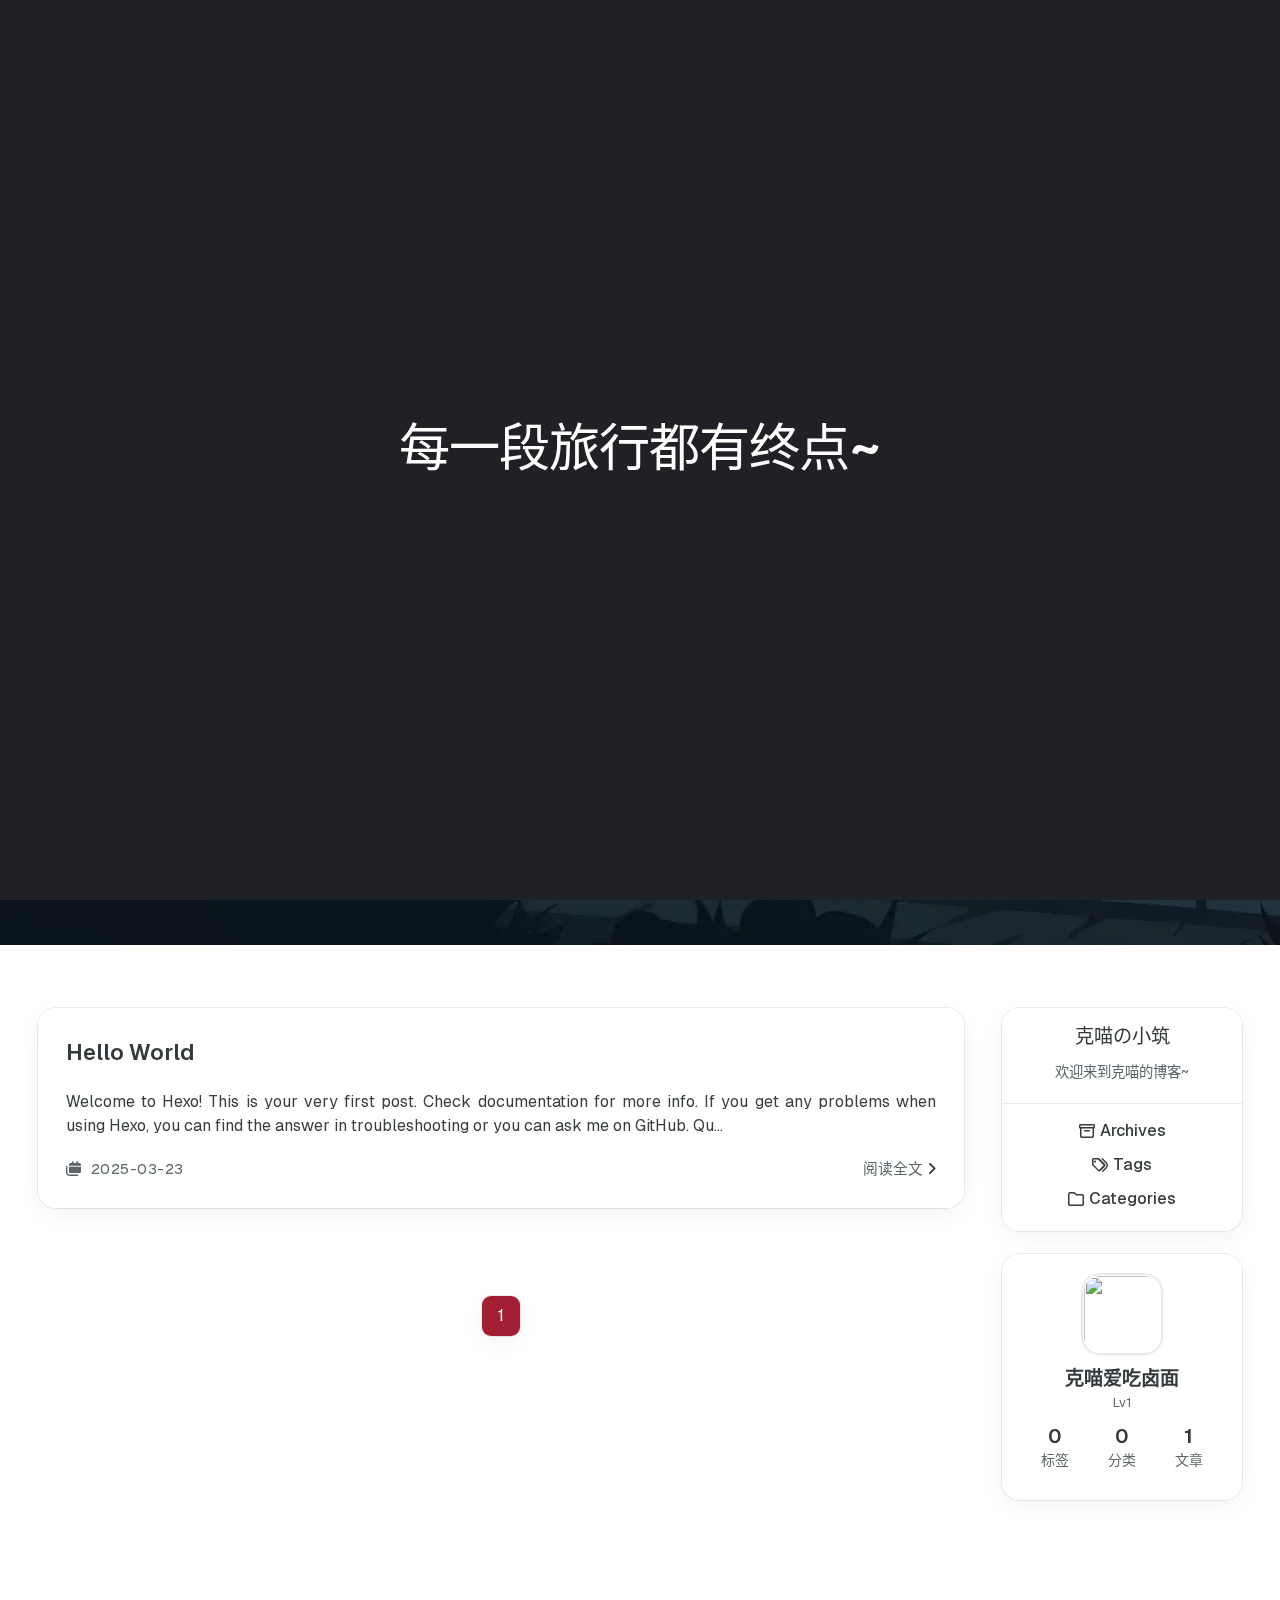
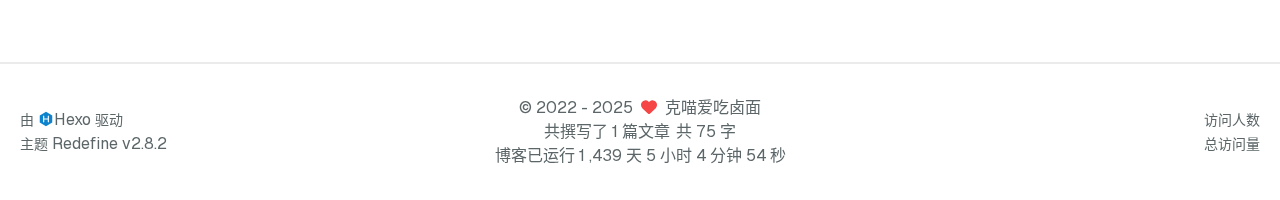
==== commit 1618470e: "Site updated: 2025-03-24 00:05:46" ====
--- a/index.html
+++ b/index.html
@@ -85,7 +85,7 @@
 
     <script id="hexo-configurations">
     window.config = {"hostname":"example.com","root":"/","language":"zh-CN","path":"search.xml"};
-    window.theme = {"articles":{"style":{"font_size":"16px","line_height":1.5,"image_border_radius":"14px","image_alignment":"center","image_caption":true,"link_icon":true,"delete_mask":false,"title_alignment":"left","headings_top_spacing":{"h1":"3.2rem","h2":"2.4rem","h3":"1.9rem","h4":"1.6rem","h5":"1.4rem","h6":"1.3rem"}},"word_count":{"enable":true,"count":true,"min2read":true},"author_label":{"enable":true,"auto":false,"list":[]},"code_block":{"copy":true,"style":"mac","highlight_theme":{"light":"github","dark":"vs2015"},"font":{"enable":false,"family":null,"url":null}},"toc":{"enable":true,"max_depth":3,"number":false,"expand":true,"init_open":true},"copyright":{"enable":true,"default":"cc_by_nc_sa"},"lazyload":true,"pangu_js":true,"recommendation":{"enable":false,"title":"推荐阅读","limit":3,"mobile_limit":2,"placeholder":"/images/wallhaven-wqery6-light.webp","skip_dirs":[]}},"colors":{"primary":"#A31F34","secondary":null,"default_mode":"light"},"global":{"fonts":{"chinese":{"enable":false,"family":null,"url":null},"english":{"enable":false,"family":null,"url":null},"title":{"enable":false,"family":null,"url":null}},"content_max_width":"1000px","sidebar_width":"210px","hover":{"shadow":true,"scale":false},"scroll_progress":{"bar":false,"percentage":true},"website_counter":{"url":"https://cn.vercount.one/js","enable":true,"site_pv":true,"site_uv":true,"post_pv":true},"single_page":true,"preloader":{"enable":true,"custom_message":"每一段旅行都有终点~"},"open_graph":{"enable":true,"image":"/images/redefine-og.webp","description":"Hexo Theme Redefine, Redefine Your Hexo Journey."},"google_analytics":{"enable":false,"id":null}},"home_banner":{"enable":true,"style":"fixed","image":{"light":"/images/wallhaven-wqery6-light.webp","dark":"/images/wallhaven-wqery6-dark.webp"},"title":"克喵🐱の小筑","subtitle":{"text":["loading..."],"hitokoto":{"enable":true,"show_author":true,"api":"https://v1.hitokoto.cn"},"typing_speed":100,"backing_speed":80,"starting_delay":500,"backing_delay":1500,"loop":true,"smart_backspace":true},"text_color":{"light":"#fff","dark":"#d1d1b6"},"text_style":{"title_size":"2.8rem","subtitle_size":"1.5rem","line_height":1.2},"custom_font":{"enable":false,"family":null,"url":null},"social_links":{"enable":true,"style":"default","links":{"github":"https://github.com/Kemeow815","instagram":null,"zhihu":null,"twitter":null,"email":"kemiao@kmblog.icu","telegram":"https://t.me/KemiaoJun"},"qrs":{"weixin":null}}},"plugins":{"feed":{"enable":false},"aplayer":{"enable":true,"type":"fixed","audios":[{"name":null,"artist":null,"url":null,"cover":null,"lrc":null}]},"mermaid":{"enable":true,"version":"11.4.1"}},"version":"2.8.2","navbar":{"auto_hide":true,"color":{"left":"#f78736","right":"#367df7","transparency":35},"width":{"home":"1200px","pages":"1000px"},"links":{"Home":{"path":"/","icon":"fa-regular fa-house"},"标签":{"icon":"fa-solid fa-tags","path":"/tags/"},"分类":{"icon":"fa-solid fa-folder","path":"/categories/"},"说说":{"icon":"fa-solid fa-comment","path":"/essays/"},"友链":{"icon":"fa-solid fa-link","path":"/links/"},"更多":{"icon":"fa-solid fa-ellipsis","submenus":{"相册":"/masonry/","书签":"/bookmarks/"}}},"search":{"enable":true,"preload":true}},"page_templates":{"friends_column":2,"tags_style":"blur"},"home":{"sidebar":{"enable":true,"position":"right","first_item":"menu","announcement":"欢迎来到克喵的博客~","show_on_mobile":true,"links":{"Archives":{"path":"/archives","icon":"fa-regular fa-archive"},"Tags":{"path":"/tags","icon":"fa-regular fa-tags"},"Categories":{"path":"/categories","icon":"fa-regular fa-folder"}}},"article_date_format":"auto","excerpt_length":200,"categories":{"enable":true,"limit":3},"tags":{"enable":true,"limit":3}},"footerStart":"2022/8/17 11:45:14"};
+    window.theme = {"articles":{"style":{"font_size":"16px","line_height":1.5,"image_border_radius":"14px","image_alignment":"center","image_caption":true,"link_icon":true,"delete_mask":false,"title_alignment":"left","headings_top_spacing":{"h1":"3.2rem","h2":"2.4rem","h3":"1.9rem","h4":"1.6rem","h5":"1.4rem","h6":"1.3rem"}},"word_count":{"enable":true,"count":true,"min2read":true},"author_label":{"enable":true,"auto":false,"list":[]},"code_block":{"copy":true,"style":"mac","highlight_theme":{"light":"github","dark":"vs2015"},"font":{"enable":false,"family":null,"url":null}},"toc":{"enable":true,"max_depth":3,"number":false,"expand":true,"init_open":true},"copyright":{"enable":true,"default":"cc_by_nc_sa"},"lazyload":true,"pangu_js":true,"recommendation":{"enable":false,"title":"推荐阅读","limit":3,"mobile_limit":2,"placeholder":"/images/wallhaven-wqery6-light.webp","skip_dirs":[]}},"colors":{"primary":"#A31F34","secondary":null,"default_mode":"light"},"global":{"fonts":{"chinese":{"enable":false,"family":null,"url":null},"english":{"enable":false,"family":null,"url":null},"title":{"enable":false,"family":null,"url":null}},"content_max_width":"1000px","sidebar_width":"210px","hover":{"shadow":true,"scale":false},"scroll_progress":{"bar":false,"percentage":true},"website_counter":{"url":"https://cn.vercount.one/js","enable":true,"site_pv":true,"site_uv":true,"post_pv":true},"single_page":true,"preloader":{"enable":true,"custom_message":"每一段旅行都有终点~"},"open_graph":{"enable":true,"image":"/images/redefine-og.webp","description":"Hexo Theme Redefine, Redefine Your Hexo Journey."},"google_analytics":{"enable":false,"id":null}},"home_banner":{"enable":true,"style":"fixed","image":{"light":"/images/wallhaven-wqery6-light.webp","dark":"/images/wallhaven-wqery6-dark.webp"},"title":"克喵🐱の小筑","subtitle":{"text":["loading..."],"hitokoto":{"enable":true,"show_author":true,"api":"https://v1.hitokoto.cn"},"typing_speed":100,"backing_speed":80,"starting_delay":500,"backing_delay":1500,"loop":true,"smart_backspace":true},"text_color":{"light":"#fff","dark":"#d1d1b6"},"text_style":{"title_size":"2.8rem","subtitle_size":"1.5rem","line_height":1.2},"custom_font":{"enable":false,"family":null,"url":null},"social_links":{"enable":true,"style":"default","links":{"github":"https://github.com/Kemeow815","instagram":null,"zhihu":null,"twitter":null,"email":"kemiao@kmblog.icu","telegram":"https://t.me/KemiaoJun"},"qrs":{"weixin":null}}},"plugins":{"feed":{"enable":true},"aplayer":{"enable":true,"type":"fixed","audios":[{"name":"一句话形容不了的终极笔记","artist":"应有棠 / 御A桑 / 灬阿楚灬 / 绯言 / 小山xl / 霄镁 / 堇墨安歌 / 天罗 / 叶落梦中 / 烫不直的自然卷","url":"https://files.catbox.moe/dpxk2j.flac","cover":"https://s2.loli.net/2025/03/23/sqe5bQ8pzB9IWmc.jpg","lrc":"https://music-source.kemeow.top/lrc/1.lrc"}]},"mermaid":{"enable":true,"version":"11.4.1"}},"version":"2.8.2","navbar":{"auto_hide":true,"color":{"left":"#f78736","right":"#367df7","transparency":35},"width":{"home":"1200px","pages":"1000px"},"links":{"Home":{"path":"/","icon":"fa-regular fa-house"},"标签":{"icon":"fa-solid fa-tags","path":"/tags/"},"分类":{"icon":"fa-solid fa-folder","path":"/categories/"},"说说":{"icon":"fa-solid fa-comment","path":"/essays/"},"友链":{"icon":"fa-solid fa-link","path":"/links/"},"更多":{"icon":"fa-solid fa-ellipsis","submenus":{"相册":"/masonry/","书签":"/bookmarks/","音乐":"https://music.kemiao.online/"}}},"search":{"enable":true,"preload":true}},"page_templates":{"friends_column":2,"tags_style":"blur"},"home":{"sidebar":{"enable":true,"position":"right","first_item":"menu","announcement":"欢迎来到克喵的博客~","show_on_mobile":true,"links":{"Archives":{"path":"/archives","icon":"fa-regular fa-archive"},"Tags":{"path":"/tags","icon":"fa-regular fa-tags"},"Categories":{"path":"/categories","icon":"fa-regular fa-folder"}}},"article_date_format":"auto","excerpt_length":200,"categories":{"enable":true,"limit":3},"tags":{"enable":true,"limit":3}},"footerStart":"2022/8/17 11:45:14"};
     window.lang_ago = {"second":"%s 秒前","minute":"%s 分钟前","hour":"%s 小时前","day":"%s 天前","week":"%s 周前","month":"%s 个月前","year":"%s 年前"};
     window.data = {"masonry":true};
   </script>
@@ -123,7 +123,8 @@
 <link rel="stylesheet" href="/fontawesome/sharp-solid.min.css">
 
     
-<meta name="generator" content="Hexo 7.3.0"></head>
+<meta name="generator" content="Hexo 7.3.0"><link rel="alternate" href="/atom.xml" title="克喵🐱の小筑" type="application/atom+xml">
+</head>
 
 
 
@@ -530,6 +531,12 @@
                                                 </a>
                                             </li>
                                         
+                                            <li>
+                                                <a target="_blank" rel="noopener" href="https://music.kemiao.online/">
+                                                    音乐
+                                                </a>
+                                            </li>
+                                        
                                     </ul>
                                 
                             </li>
@@ -686,6 +693,11 @@
                                     <div class="drawer-navbar-item text-base flex flex-col justify-center items-start hover:underline active:underline hover:underline-offset-1 rounded-3xl">
                                         <a class=" text-third-text-color text-xl"
                                            href="/bookmarks/">书签</a>
+                                    </div>
+                                
+                                    <div class="drawer-navbar-item text-base flex flex-col justify-center items-start hover:underline active:underline hover:underline-offset-1 rounded-3xl">
+                                        <a class=" text-third-text-color text-xl"
+                                           target="_blank" rel="noopener" href="https://music.kemiao.online/">音乐</a>
                                     </div>
                                 
                             </div>
@@ -986,6 +998,12 @@
 		</li>
 
 		<!-- rss -->
+		
+		<li class="right-bottom-tools rss flex justify-center items-center">
+			<a class="flex justify-center items-center" href="/atom.xml" target="_blank">
+				<i class="fa-regular fa-rss"></i>
+			</a>
+		</li>
 		
 
 		
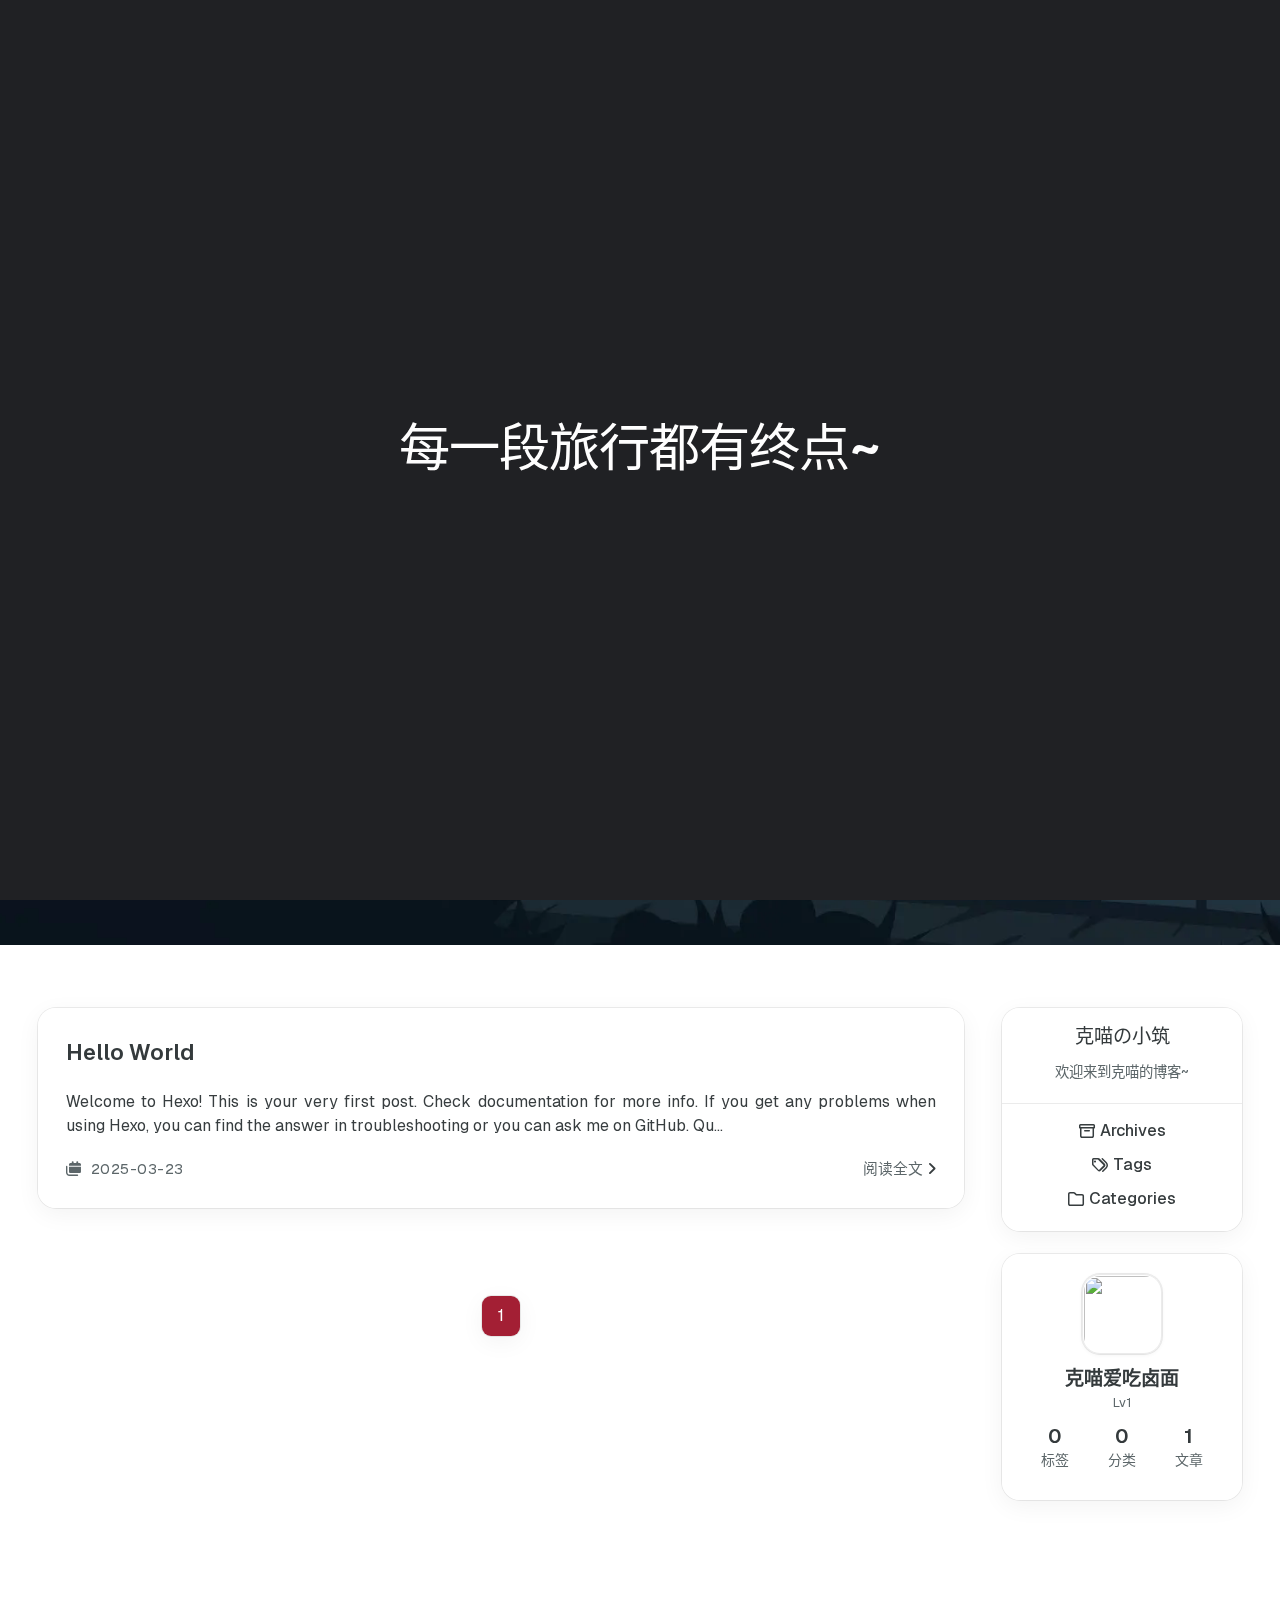
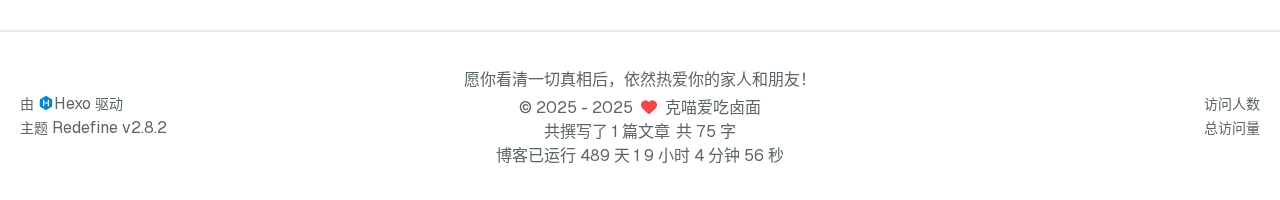
==== commit 183e5611: "Site updated: 2025-03-24 00:20:19" ====
--- a/index.html
+++ b/index.html
@@ -85,7 +85,7 @@
 
     <script id="hexo-configurations">
     window.config = {"hostname":"example.com","root":"/","language":"zh-CN","path":"search.xml"};
-    window.theme = {"articles":{"style":{"font_size":"16px","line_height":1.5,"image_border_radius":"14px","image_alignment":"center","image_caption":true,"link_icon":true,"delete_mask":false,"title_alignment":"left","headings_top_spacing":{"h1":"3.2rem","h2":"2.4rem","h3":"1.9rem","h4":"1.6rem","h5":"1.4rem","h6":"1.3rem"}},"word_count":{"enable":true,"count":true,"min2read":true},"author_label":{"enable":true,"auto":false,"list":[]},"code_block":{"copy":true,"style":"mac","highlight_theme":{"light":"github","dark":"vs2015"},"font":{"enable":false,"family":null,"url":null}},"toc":{"enable":true,"max_depth":3,"number":false,"expand":true,"init_open":true},"copyright":{"enable":true,"default":"cc_by_nc_sa"},"lazyload":true,"pangu_js":true,"recommendation":{"enable":false,"title":"推荐阅读","limit":3,"mobile_limit":2,"placeholder":"/images/wallhaven-wqery6-light.webp","skip_dirs":[]}},"colors":{"primary":"#A31F34","secondary":null,"default_mode":"light"},"global":{"fonts":{"chinese":{"enable":false,"family":null,"url":null},"english":{"enable":false,"family":null,"url":null},"title":{"enable":false,"family":null,"url":null}},"content_max_width":"1000px","sidebar_width":"210px","hover":{"shadow":true,"scale":false},"scroll_progress":{"bar":false,"percentage":true},"website_counter":{"url":"https://cn.vercount.one/js","enable":true,"site_pv":true,"site_uv":true,"post_pv":true},"single_page":true,"preloader":{"enable":true,"custom_message":"每一段旅行都有终点~"},"open_graph":{"enable":true,"image":"/images/redefine-og.webp","description":"Hexo Theme Redefine, Redefine Your Hexo Journey."},"google_analytics":{"enable":false,"id":null}},"home_banner":{"enable":true,"style":"fixed","image":{"light":"/images/wallhaven-wqery6-light.webp","dark":"/images/wallhaven-wqery6-dark.webp"},"title":"克喵🐱の小筑","subtitle":{"text":["loading..."],"hitokoto":{"enable":true,"show_author":true,"api":"https://v1.hitokoto.cn"},"typing_speed":100,"backing_speed":80,"starting_delay":500,"backing_delay":1500,"loop":true,"smart_backspace":true},"text_color":{"light":"#fff","dark":"#d1d1b6"},"text_style":{"title_size":"2.8rem","subtitle_size":"1.5rem","line_height":1.2},"custom_font":{"enable":false,"family":null,"url":null},"social_links":{"enable":true,"style":"default","links":{"github":"https://github.com/Kemeow815","instagram":null,"zhihu":null,"twitter":null,"email":"kemiao@kmblog.icu","telegram":"https://t.me/KemiaoJun"},"qrs":{"weixin":null}}},"plugins":{"feed":{"enable":true},"aplayer":{"enable":true,"type":"fixed","audios":[{"name":"一句话形容不了的终极笔记","artist":"应有棠 / 御A桑 / 灬阿楚灬 / 绯言 / 小山xl / 霄镁 / 堇墨安歌 / 天罗 / 叶落梦中 / 烫不直的自然卷","url":"https://files.catbox.moe/dpxk2j.flac","cover":"https://s2.loli.net/2025/03/23/sqe5bQ8pzB9IWmc.jpg","lrc":"https://music-source.kemeow.top/lrc/1.lrc"}]},"mermaid":{"enable":true,"version":"11.4.1"}},"version":"2.8.2","navbar":{"auto_hide":true,"color":{"left":"#f78736","right":"#367df7","transparency":35},"width":{"home":"1200px","pages":"1000px"},"links":{"Home":{"path":"/","icon":"fa-regular fa-house"},"标签":{"icon":"fa-solid fa-tags","path":"/tags/"},"分类":{"icon":"fa-solid fa-folder","path":"/categories/"},"说说":{"icon":"fa-solid fa-comment","path":"/essays/"},"友链":{"icon":"fa-solid fa-link","path":"/links/"},"更多":{"icon":"fa-solid fa-ellipsis","submenus":{"相册":"/masonry/","书签":"/bookmarks/","音乐":"https://music.kemiao.online/"}}},"search":{"enable":true,"preload":true}},"page_templates":{"friends_column":2,"tags_style":"blur"},"home":{"sidebar":{"enable":true,"position":"right","first_item":"menu","announcement":"欢迎来到克喵的博客~","show_on_mobile":true,"links":{"Archives":{"path":"/archives","icon":"fa-regular fa-archive"},"Tags":{"path":"/tags","icon":"fa-regular fa-tags"},"Categories":{"path":"/categories","icon":"fa-regular fa-folder"}}},"article_date_format":"auto","excerpt_length":200,"categories":{"enable":true,"limit":3},"tags":{"enable":true,"limit":3}},"footerStart":"2022/8/17 11:45:14"};
+    window.theme = {"articles":{"style":{"font_size":"16px","line_height":1.5,"image_border_radius":"14px","image_alignment":"center","image_caption":true,"link_icon":true,"delete_mask":false,"title_alignment":"left","headings_top_spacing":{"h1":"3.2rem","h2":"2.4rem","h3":"1.9rem","h4":"1.6rem","h5":"1.4rem","h6":"1.3rem"}},"word_count":{"enable":true,"count":true,"min2read":true},"author_label":{"enable":true,"auto":false,"list":[]},"code_block":{"copy":true,"style":"mac","highlight_theme":{"light":"github","dark":"vs2015"},"font":{"enable":false,"family":null,"url":null}},"toc":{"enable":true,"max_depth":3,"number":false,"expand":true,"init_open":true},"copyright":{"enable":true,"default":"cc_by_nc_sa"},"lazyload":true,"pangu_js":true,"recommendation":{"enable":false,"title":"推荐阅读","limit":3,"mobile_limit":2,"placeholder":"/images/wallhaven-wqery6-light.webp","skip_dirs":[]}},"colors":{"primary":"#A31F34","secondary":null,"default_mode":"light"},"global":{"fonts":{"chinese":{"enable":false,"family":null,"url":null},"english":{"enable":false,"family":null,"url":null},"title":{"enable":false,"family":null,"url":null}},"content_max_width":"1000px","sidebar_width":"210px","hover":{"shadow":true,"scale":false},"scroll_progress":{"bar":false,"percentage":true},"website_counter":{"url":"https://cn.vercount.one/js","enable":true,"site_pv":true,"site_uv":true,"post_pv":true},"single_page":true,"preloader":{"enable":true,"custom_message":"每一段旅行都有终点~"},"open_graph":{"enable":true,"image":"/images/redefine-og.webp","description":"Hexo Theme Redefine, Redefine Your Hexo Journey."},"google_analytics":{"enable":false,"id":null}},"home_banner":{"enable":true,"style":"fixed","image":{"light":"/images/wallhaven-wqery6-light.webp","dark":"/images/wallhaven-wqery6-dark.webp"},"title":"克喵🐱の小筑","subtitle":{"text":["loading..."],"hitokoto":{"enable":true,"show_author":true,"api":"https://v1.hitokoto.cn"},"typing_speed":100,"backing_speed":80,"starting_delay":500,"backing_delay":1500,"loop":true,"smart_backspace":true},"text_color":{"light":"#fff","dark":"#d1d1b6"},"text_style":{"title_size":"2.8rem","subtitle_size":"1.5rem","line_height":1.2},"custom_font":{"enable":false,"family":null,"url":null},"social_links":{"enable":true,"style":"default","links":{"github":"https://github.com/Kemeow815","instagram":null,"zhihu":null,"twitter":null,"email":"kemiao@kmblog.icu","telegram":"https://t.me/KemiaoJun"},"qrs":{"weixin":null}}},"plugins":{"feed":{"enable":true},"aplayer":{"enable":true,"type":"fixed","audios":[{"name":"一句话形容不了的终极笔记","artist":"应有棠 / 御A桑 / 灬阿楚灬 / 绯言 / 小山xl / 霄镁 / 堇墨安歌 / 天罗 / 叶落梦中 / 烫不直的自然卷","url":"https://files.catbox.moe/dpxk2j.flac","cover":"https://s2.loli.net/2025/03/23/sqe5bQ8pzB9IWmc.jpg","lrc":"https://music-source.kemeow.top/lrc/1.lrc"}]},"mermaid":{"enable":true,"version":"11.4.1"}},"version":"2.8.2","navbar":{"auto_hide":true,"color":{"left":"#f78736","right":"#367df7","transparency":35},"width":{"home":"1200px","pages":"1000px"},"links":{"Home":{"path":"/","icon":"fa-regular fa-house"},"标签":{"icon":"fa-solid fa-tags","path":"/tags/"},"分类":{"icon":"fa-solid fa-folder","path":"/categories/"},"归档":{"icon":"fa-solid fa-calendar","path":"/archives/"},"说说":{"icon":"fa-solid fa-comment","path":"/essays/"},"友链":{"icon":"fa-solid fa-link","path":"/links/"},"更多":{"icon":"fa-solid fa-ellipsis","submenus":{"相册":"/masonry/","书签":"/bookmarks/","音乐":"https://music.kemiao.online/"}}},"search":{"enable":true,"preload":true}},"page_templates":{"friends_column":2,"tags_style":"blur"},"home":{"sidebar":{"enable":true,"position":"right","first_item":"menu","announcement":"欢迎来到克喵的博客~","show_on_mobile":true,"links":{"Archives":{"path":"/archives","icon":"fa-regular fa-archive"},"Tags":{"path":"/tags","icon":"fa-regular fa-tags"},"Categories":{"path":"/categories","icon":"fa-regular fa-folder"}}},"article_date_format":"auto","excerpt_length":200,"categories":{"enable":true,"limit":3},"tags":{"enable":true,"limit":3}},"footerStart":"2025/3/23 21:45:14"};
     window.lang_ago = {"second":"%s 秒前","minute":"%s 分钟前","hour":"%s 小时前","day":"%s 天前","week":"%s 周前","month":"%s 个月前","year":"%s 年前"};
     window.data = {"masonry":true};
   </script>
@@ -474,6 +474,23 @@
                             <li class="navbar-item">
                                 <!-- Menu -->
                                 <a class=""
+                                   href="/archives/"
+                                        >
+                                    <i class="fa-solid fa-calendar fa-fw"></i>
+                                    归档
+                                    
+                                </a>
+
+                                <!-- Submenu -->
+                                
+                            </li>
+                    
+                        
+                            
+
+                            <li class="navbar-item">
+                                <!-- Menu -->
+                                <a class=""
                                    href="/essays/"
                                         >
                                     <i class="fa-solid fa-comment fa-fw"></i>
@@ -631,6 +648,26 @@
                     <li class="drawer-navbar-item text-base my-1.5 flex flex-col w-full">
                         
                         <a class="py-1.5 px-2 flex flex-row items-center justify-between gap-1 hover:!text-primary active:!text-primary text-2xl font-semibold group border-b border-border-color hover:border-primary w-full "
+                           href="/archives/"
+                        >
+                            <span>
+                                归档
+                            </span>
+                            
+                                <i class="fa-solid fa-calendar fa-sm fa-fw"></i>
+                            
+                        </a>
+                        
+
+                        
+                    </li>
+            
+                
+                    
+
+                    <li class="drawer-navbar-item text-base my-1.5 flex flex-col w-full">
+                        
+                        <a class="py-1.5 px-2 flex flex-row items-center justify-between gap-1 hover:!text-primary active:!text-primary text-2xl font-semibold group border-b border-border-color hover:border-primary w-full "
                            href="/essays/"
                         >
                             <span>
@@ -908,10 +945,12 @@
 			<footer class="footer mt-5 py-5 h-auto text-base text-third-text-color relative border-t-2 border-t-border-color">
     <div class="info-container py-3 text-center">
         
+            <div class="customize-info my-1">愿你看清一切真相后，依然热爱你的家人和朋友！</div>
+        
         <div class="text-center">
             &copy;
             
-              <span>2022</span>
+              <span>2025</span>
               -
             
             2025&nbsp;&nbsp;<i class="fa-solid fa-heart fa-beat" style="--fa-animation-duration: 0.5s; color: #f54545"></i>&nbsp;&nbsp;<a href="/">克喵爱吃卤面</a>
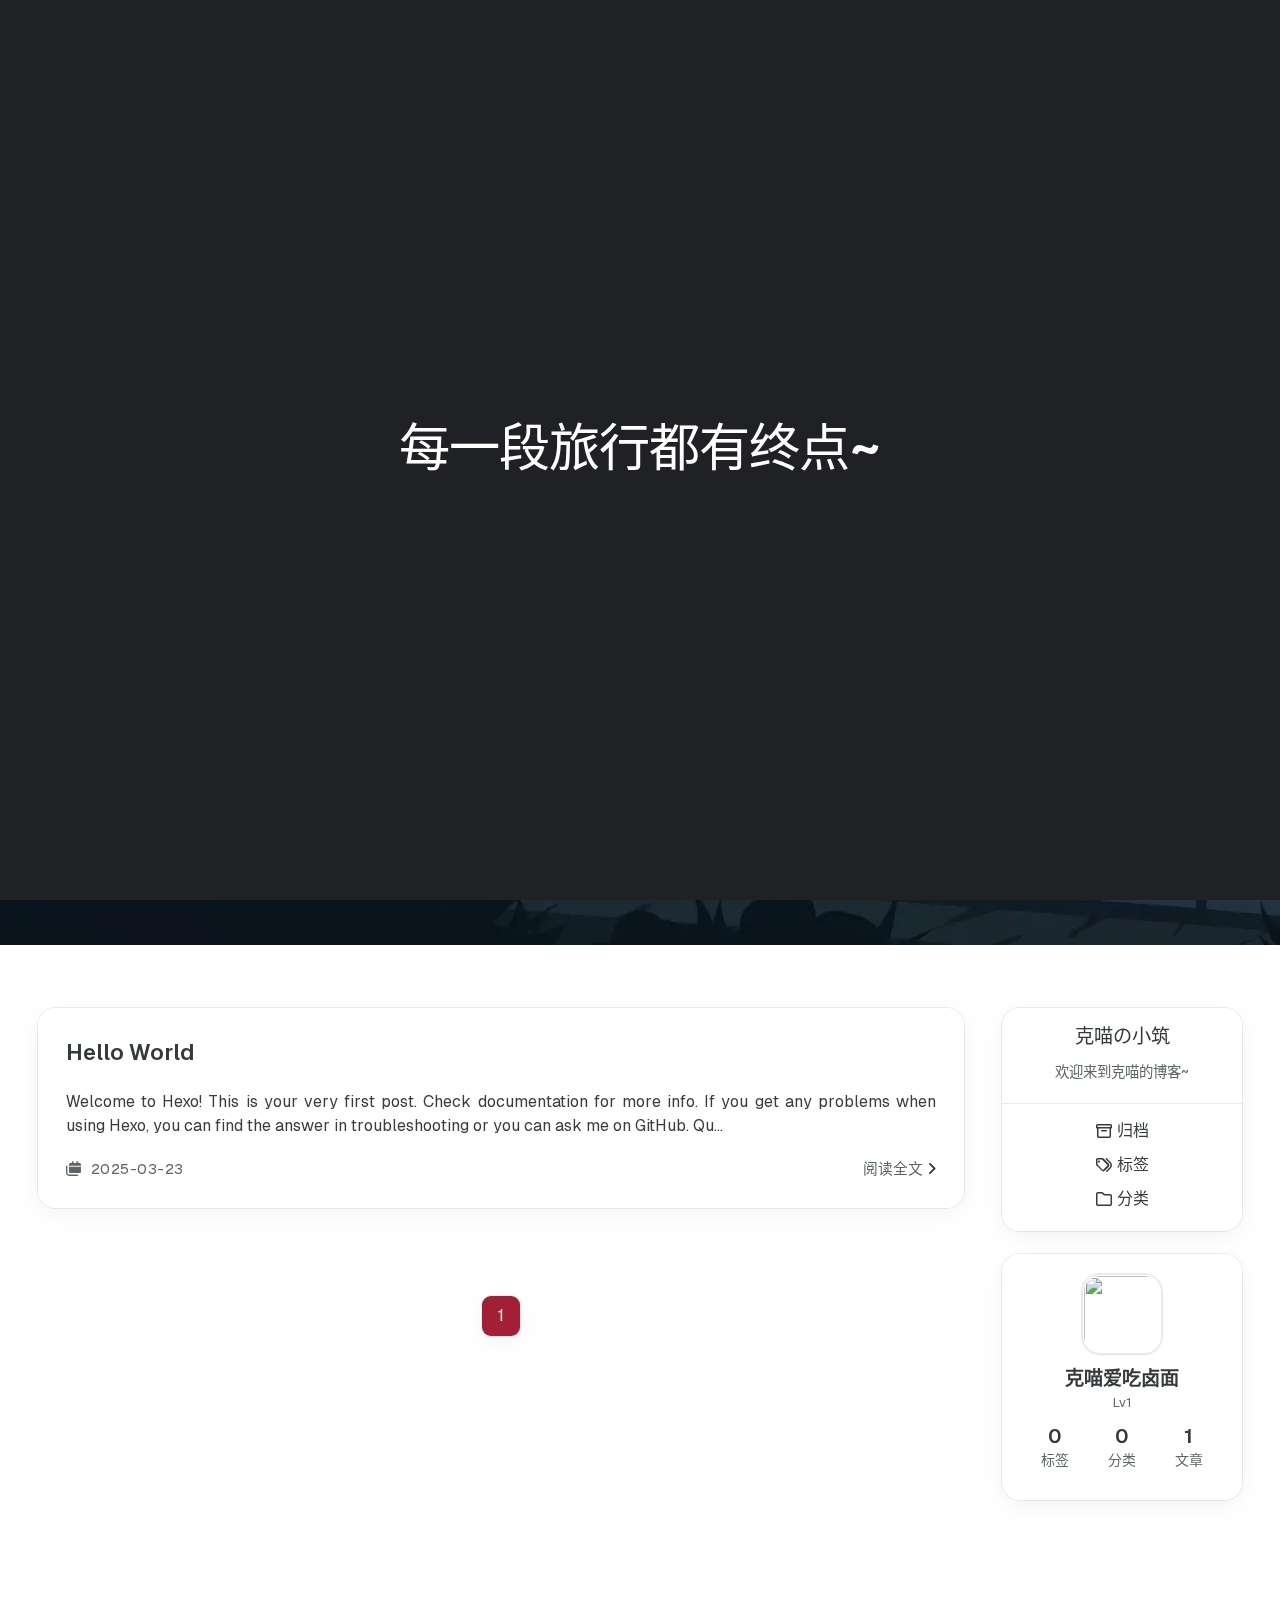
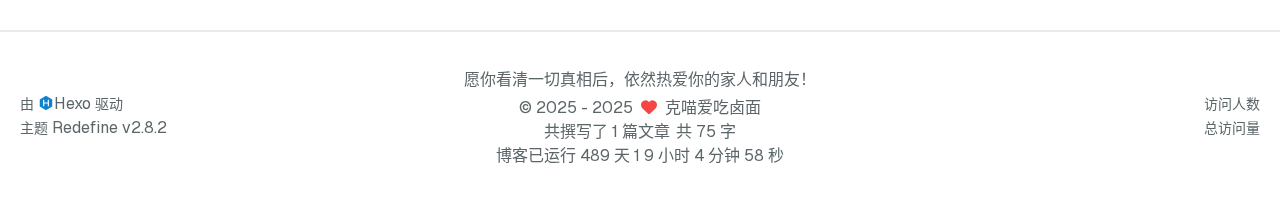
==== commit d90f9ebd: "Site updated: 2025-03-24 00:30:09" ====
--- a/index.html
+++ b/index.html
@@ -85,7 +85,7 @@
 
     <script id="hexo-configurations">
     window.config = {"hostname":"example.com","root":"/","language":"zh-CN","path":"search.xml"};
-    window.theme = {"articles":{"style":{"font_size":"16px","line_height":1.5,"image_border_radius":"14px","image_alignment":"center","image_caption":true,"link_icon":true,"delete_mask":false,"title_alignment":"left","headings_top_spacing":{"h1":"3.2rem","h2":"2.4rem","h3":"1.9rem","h4":"1.6rem","h5":"1.4rem","h6":"1.3rem"}},"word_count":{"enable":true,"count":true,"min2read":true},"author_label":{"enable":true,"auto":false,"list":[]},"code_block":{"copy":true,"style":"mac","highlight_theme":{"light":"github","dark":"vs2015"},"font":{"enable":false,"family":null,"url":null}},"toc":{"enable":true,"max_depth":3,"number":false,"expand":true,"init_open":true},"copyright":{"enable":true,"default":"cc_by_nc_sa"},"lazyload":true,"pangu_js":true,"recommendation":{"enable":false,"title":"推荐阅读","limit":3,"mobile_limit":2,"placeholder":"/images/wallhaven-wqery6-light.webp","skip_dirs":[]}},"colors":{"primary":"#A31F34","secondary":null,"default_mode":"light"},"global":{"fonts":{"chinese":{"enable":false,"family":null,"url":null},"english":{"enable":false,"family":null,"url":null},"title":{"enable":false,"family":null,"url":null}},"content_max_width":"1000px","sidebar_width":"210px","hover":{"shadow":true,"scale":false},"scroll_progress":{"bar":false,"percentage":true},"website_counter":{"url":"https://cn.vercount.one/js","enable":true,"site_pv":true,"site_uv":true,"post_pv":true},"single_page":true,"preloader":{"enable":true,"custom_message":"每一段旅行都有终点~"},"open_graph":{"enable":true,"image":"/images/redefine-og.webp","description":"Hexo Theme Redefine, Redefine Your Hexo Journey."},"google_analytics":{"enable":false,"id":null}},"home_banner":{"enable":true,"style":"fixed","image":{"light":"/images/wallhaven-wqery6-light.webp","dark":"/images/wallhaven-wqery6-dark.webp"},"title":"克喵🐱の小筑","subtitle":{"text":["loading..."],"hitokoto":{"enable":true,"show_author":true,"api":"https://v1.hitokoto.cn"},"typing_speed":100,"backing_speed":80,"starting_delay":500,"backing_delay":1500,"loop":true,"smart_backspace":true},"text_color":{"light":"#fff","dark":"#d1d1b6"},"text_style":{"title_size":"2.8rem","subtitle_size":"1.5rem","line_height":1.2},"custom_font":{"enable":false,"family":null,"url":null},"social_links":{"enable":true,"style":"default","links":{"github":"https://github.com/Kemeow815","instagram":null,"zhihu":null,"twitter":null,"email":"kemiao@kmblog.icu","telegram":"https://t.me/KemiaoJun"},"qrs":{"weixin":null}}},"plugins":{"feed":{"enable":true},"aplayer":{"enable":true,"type":"fixed","audios":[{"name":"一句话形容不了的终极笔记","artist":"应有棠 / 御A桑 / 灬阿楚灬 / 绯言 / 小山xl / 霄镁 / 堇墨安歌 / 天罗 / 叶落梦中 / 烫不直的自然卷","url":"https://files.catbox.moe/dpxk2j.flac","cover":"https://s2.loli.net/2025/03/23/sqe5bQ8pzB9IWmc.jpg","lrc":"https://music-source.kemeow.top/lrc/1.lrc"}]},"mermaid":{"enable":true,"version":"11.4.1"}},"version":"2.8.2","navbar":{"auto_hide":true,"color":{"left":"#f78736","right":"#367df7","transparency":35},"width":{"home":"1200px","pages":"1000px"},"links":{"Home":{"path":"/","icon":"fa-regular fa-house"},"标签":{"icon":"fa-solid fa-tags","path":"/tags/"},"分类":{"icon":"fa-solid fa-folder","path":"/categories/"},"归档":{"icon":"fa-solid fa-calendar","path":"/archives/"},"说说":{"icon":"fa-solid fa-comment","path":"/essays/"},"友链":{"icon":"fa-solid fa-link","path":"/links/"},"更多":{"icon":"fa-solid fa-ellipsis","submenus":{"相册":"/masonry/","书签":"/bookmarks/","音乐":"https://music.kemiao.online/"}}},"search":{"enable":true,"preload":true}},"page_templates":{"friends_column":2,"tags_style":"blur"},"home":{"sidebar":{"enable":true,"position":"right","first_item":"menu","announcement":"欢迎来到克喵的博客~","show_on_mobile":true,"links":{"Archives":{"path":"/archives","icon":"fa-regular fa-archive"},"Tags":{"path":"/tags","icon":"fa-regular fa-tags"},"Categories":{"path":"/categories","icon":"fa-regular fa-folder"}}},"article_date_format":"auto","excerpt_length":200,"categories":{"enable":true,"limit":3},"tags":{"enable":true,"limit":3}},"footerStart":"2025/3/23 21:45:14"};
+    window.theme = {"articles":{"style":{"font_size":"16px","line_height":1.5,"image_border_radius":"14px","image_alignment":"center","image_caption":true,"link_icon":true,"delete_mask":false,"title_alignment":"left","headings_top_spacing":{"h1":"3.2rem","h2":"2.4rem","h3":"1.9rem","h4":"1.6rem","h5":"1.4rem","h6":"1.3rem"}},"word_count":{"enable":true,"count":true,"min2read":true},"author_label":{"enable":true,"auto":false,"list":[]},"code_block":{"copy":true,"style":"mac","highlight_theme":{"light":"github","dark":"vs2015"},"font":{"enable":false,"family":null,"url":null}},"toc":{"enable":true,"max_depth":3,"number":false,"expand":true,"init_open":true},"copyright":{"enable":true,"default":"cc_by_nc_sa"},"lazyload":true,"pangu_js":true,"recommendation":{"enable":false,"title":"推荐阅读","limit":3,"mobile_limit":2,"placeholder":"/images/wallhaven-wqery6-light.webp","skip_dirs":[]}},"colors":{"primary":"#A31F34","secondary":null,"default_mode":"light"},"global":{"fonts":{"chinese":{"enable":false,"family":null,"url":null},"english":{"enable":false,"family":null,"url":null},"title":{"enable":false,"family":null,"url":null}},"content_max_width":"1000px","sidebar_width":"210px","hover":{"shadow":true,"scale":false},"scroll_progress":{"bar":false,"percentage":true},"website_counter":{"url":"https://cn.vercount.one/js","enable":true,"site_pv":true,"site_uv":true,"post_pv":true},"single_page":true,"preloader":{"enable":true,"custom_message":"每一段旅行都有终点~"},"open_graph":{"enable":true,"image":"/images/redefine-og.webp","description":"Hexo Theme Redefine, Redefine Your Hexo Journey."},"google_analytics":{"enable":false,"id":null}},"home_banner":{"enable":true,"style":"fixed","image":{"light":"/images/wallhaven-wqery6-light.webp","dark":"/images/wallhaven-wqery6-dark.webp"},"title":"克喵🐱の小筑","subtitle":{"text":["loading..."],"hitokoto":{"enable":true,"show_author":true,"api":"https://v1.hitokoto.cn"},"typing_speed":100,"backing_speed":80,"starting_delay":500,"backing_delay":1500,"loop":true,"smart_backspace":true},"text_color":{"light":"#fff","dark":"#d1d1b6"},"text_style":{"title_size":"2.8rem","subtitle_size":"1.5rem","line_height":1.2},"custom_font":{"enable":false,"family":null,"url":null},"social_links":{"enable":true,"style":"default","links":{"github":"https://github.com/Kemeow815","instagram":null,"zhihu":null,"twitter":null,"email":"kemiao@kmblog.icu","telegram":"https://t.me/KemiaoJun"},"qrs":{"weixin":null}}},"plugins":{"feed":{"enable":true},"aplayer":{"enable":true,"type":"fixed","audios":[{"name":"一句话形容不了的终极笔记","artist":"应有棠 / 御A桑 / 灬阿楚灬 / 绯言 / 小山xl / 霄镁 / 堇墨安歌 / 天罗 / 叶落梦中 / 烫不直的自然卷","url":"https://files.catbox.moe/dpxk2j.flac","cover":"https://s2.loli.net/2025/03/23/sqe5bQ8pzB9IWmc.jpg","lrc":"https://music-source.kemeow.top/lrc/1.lrc"}]},"mermaid":{"enable":true,"version":"11.4.1"}},"version":"2.8.2","navbar":{"auto_hide":true,"color":{"left":"#f78736","right":"#367df7","transparency":35},"width":{"home":"1200px","pages":"1000px"},"links":{"Home":{"path":"/","icon":"fa-regular fa-house"},"标签":{"icon":"fa-solid fa-tags","path":"/tags/"},"分类":{"icon":"fa-solid fa-folder","path":"/categories/"},"归档":{"icon":"fa-solid fa-calendar","path":"/archives/"},"说说":{"icon":"fa-solid fa-comment","path":"/essays/"},"友链":{"icon":"fa-solid fa-link","path":"/links/"},"更多":{"icon":"fa-solid fa-ellipsis","submenus":{"相册":"/masonry/","书签":"/bookmarks/","音乐":"https://music.kemiao.online/"}}},"search":{"enable":true,"preload":true}},"page_templates":{"friends_column":2,"tags_style":"blur"},"home":{"sidebar":{"enable":true,"position":"right","first_item":"menu","announcement":"欢迎来到克喵的博客~","show_on_mobile":true,"links":{"归档":{"path":"/archives","icon":"fa-regular fa-archive"},"标签":{"path":"/tags","icon":"fa-regular fa-tags"},"分类":{"path":"/categories","icon":"fa-regular fa-folder"}}},"article_date_format":"auto","excerpt_length":200,"categories":{"enable":true,"limit":3},"tags":{"enable":true,"limit":3}},"footerStart":"2025/3/23 21:45:14"};
     window.lang_ago = {"second":"%s 秒前","minute":"%s 分钟前","hour":"%s 小时前","day":"%s 天前","week":"%s 周前","month":"%s 个月前","year":"%s 年前"};
     window.data = {"masonry":true};
   </script>
@@ -746,35 +746,8 @@
             
                 
                     
-                    <li class="drawer-navbar-item text-base my-1.5 flex flex-col w-full">
-                        <a class="py-1.5 px-2 flex flex-row items-center justify-between gap-1 hover:!text-primary active:!text-primary text-2xl font-semibold group border-b border-border-color hover:border-primary w-full active"
-                           href="/archives"
-                        >
-                            <span>Archives</span>
-                            <i class="fa-regular fa-archive fa-sm fa-fw"></i>
-                        </a>
-                    </li>
-                
-                    
-                    <li class="drawer-navbar-item text-base my-1.5 flex flex-col w-full">
-                        <a class="py-1.5 px-2 flex flex-row items-center justify-between gap-1 hover:!text-primary active:!text-primary text-2xl font-semibold group border-b border-border-color hover:border-primary w-full active"
-                           href="/tags"
-                        >
-                            <span>Tags</span>
-                            <i class="fa-regular fa-tags fa-sm fa-fw"></i>
-                        </a>
-                    </li>
-                
-                    
-                    <li class="drawer-navbar-item text-base my-1.5 flex flex-col w-full">
-                        <a class="py-1.5 px-2 flex flex-row items-center justify-between gap-1 hover:!text-primary active:!text-primary text-2xl font-semibold group border-b border-border-color hover:border-primary w-full active"
-                           href="/categories"
-                        >
-                            <span>Categories</span>
-                            <i class="fa-regular fa-folder fa-sm fa-fw"></i>
-                        </a>
-                    </li>
-                
+                    
+                    
             
         </ul>
 
@@ -883,7 +856,7 @@
                                     
                                         <i class="fa-regular fa-archive icon-space"></i>
                                     
-                                    <span class="link-name">Archives</span>
+                                    <span class="link-name">归档</span>
                                 </a>
                             
                         
@@ -892,7 +865,7 @@
                                     
                                         <i class="fa-regular fa-tags icon-space"></i>
                                     
-                                    <span class="link-name">Tags</span>
+                                    <span class="link-name">标签</span>
                                 </a>
                             
                         
@@ -901,7 +874,7 @@
                                     
                                         <i class="fa-regular fa-folder icon-space"></i>
                                     
-                                    <span class="link-name">Categories</span>
+                                    <span class="link-name">分类</span>
                                 </a>
                             
                         
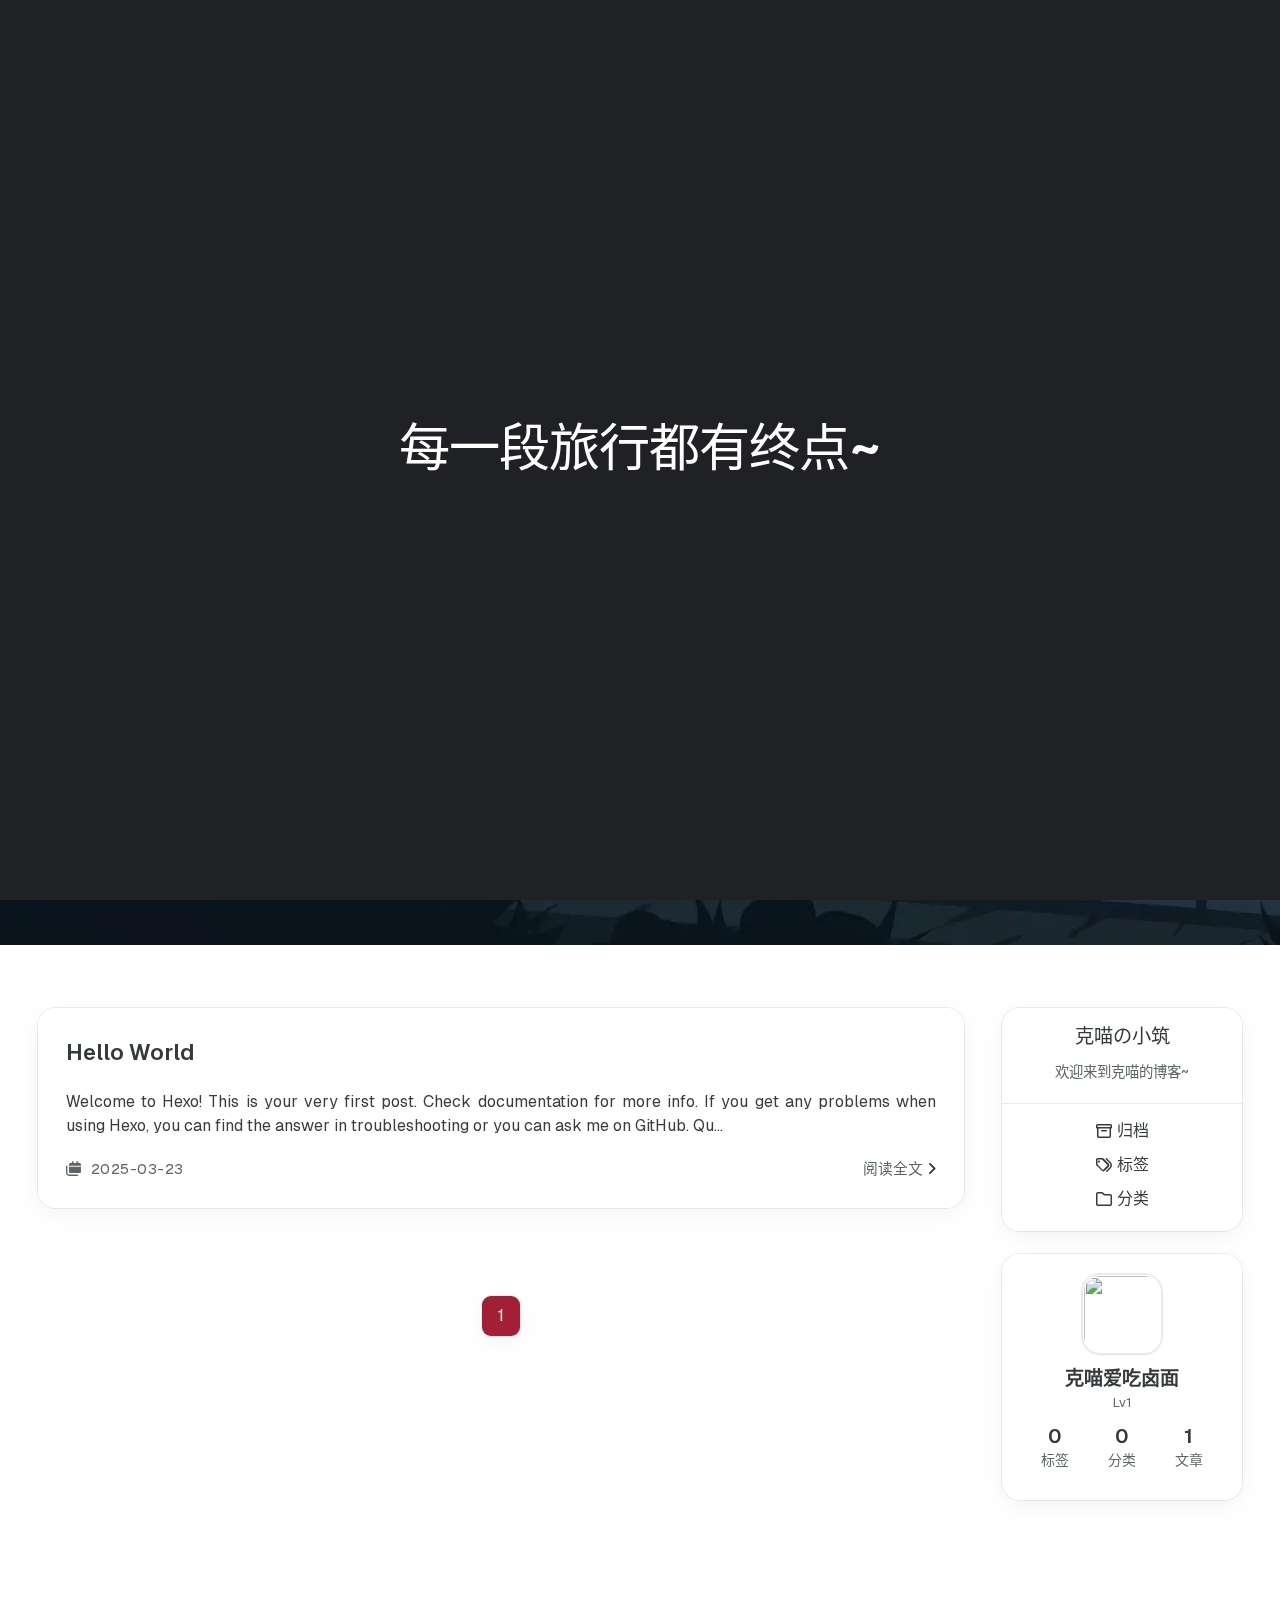
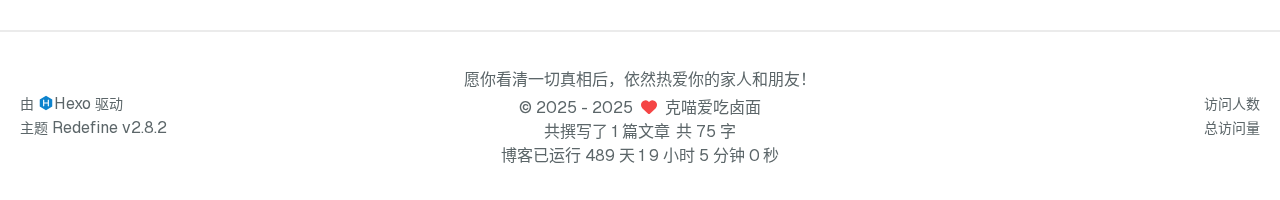
==== commit 343418d9: "Site updated: 2025-03-24 00:41:15" ====
--- a/index.html
+++ b/index.html
@@ -85,7 +85,7 @@
 
     <script id="hexo-configurations">
     window.config = {"hostname":"example.com","root":"/","language":"zh-CN","path":"search.xml"};
-    window.theme = {"articles":{"style":{"font_size":"16px","line_height":1.5,"image_border_radius":"14px","image_alignment":"center","image_caption":true,"link_icon":true,"delete_mask":false,"title_alignment":"left","headings_top_spacing":{"h1":"3.2rem","h2":"2.4rem","h3":"1.9rem","h4":"1.6rem","h5":"1.4rem","h6":"1.3rem"}},"word_count":{"enable":true,"count":true,"min2read":true},"author_label":{"enable":true,"auto":false,"list":[]},"code_block":{"copy":true,"style":"mac","highlight_theme":{"light":"github","dark":"vs2015"},"font":{"enable":false,"family":null,"url":null}},"toc":{"enable":true,"max_depth":3,"number":false,"expand":true,"init_open":true},"copyright":{"enable":true,"default":"cc_by_nc_sa"},"lazyload":true,"pangu_js":true,"recommendation":{"enable":false,"title":"推荐阅读","limit":3,"mobile_limit":2,"placeholder":"/images/wallhaven-wqery6-light.webp","skip_dirs":[]}},"colors":{"primary":"#A31F34","secondary":null,"default_mode":"light"},"global":{"fonts":{"chinese":{"enable":false,"family":null,"url":null},"english":{"enable":false,"family":null,"url":null},"title":{"enable":false,"family":null,"url":null}},"content_max_width":"1000px","sidebar_width":"210px","hover":{"shadow":true,"scale":false},"scroll_progress":{"bar":false,"percentage":true},"website_counter":{"url":"https://cn.vercount.one/js","enable":true,"site_pv":true,"site_uv":true,"post_pv":true},"single_page":true,"preloader":{"enable":true,"custom_message":"每一段旅行都有终点~"},"open_graph":{"enable":true,"image":"/images/redefine-og.webp","description":"Hexo Theme Redefine, Redefine Your Hexo Journey."},"google_analytics":{"enable":false,"id":null}},"home_banner":{"enable":true,"style":"fixed","image":{"light":"/images/wallhaven-wqery6-light.webp","dark":"/images/wallhaven-wqery6-dark.webp"},"title":"克喵🐱の小筑","subtitle":{"text":["loading..."],"hitokoto":{"enable":true,"show_author":true,"api":"https://v1.hitokoto.cn"},"typing_speed":100,"backing_speed":80,"starting_delay":500,"backing_delay":1500,"loop":true,"smart_backspace":true},"text_color":{"light":"#fff","dark":"#d1d1b6"},"text_style":{"title_size":"2.8rem","subtitle_size":"1.5rem","line_height":1.2},"custom_font":{"enable":false,"family":null,"url":null},"social_links":{"enable":true,"style":"default","links":{"github":"https://github.com/Kemeow815","instagram":null,"zhihu":null,"twitter":null,"email":"kemiao@kmblog.icu","telegram":"https://t.me/KemiaoJun"},"qrs":{"weixin":null}}},"plugins":{"feed":{"enable":true},"aplayer":{"enable":true,"type":"fixed","audios":[{"name":"一句话形容不了的终极笔记","artist":"应有棠 / 御A桑 / 灬阿楚灬 / 绯言 / 小山xl / 霄镁 / 堇墨安歌 / 天罗 / 叶落梦中 / 烫不直的自然卷","url":"https://files.catbox.moe/dpxk2j.flac","cover":"https://s2.loli.net/2025/03/23/sqe5bQ8pzB9IWmc.jpg","lrc":"https://music-source.kemeow.top/lrc/1.lrc"}]},"mermaid":{"enable":true,"version":"11.4.1"}},"version":"2.8.2","navbar":{"auto_hide":true,"color":{"left":"#f78736","right":"#367df7","transparency":35},"width":{"home":"1200px","pages":"1000px"},"links":{"Home":{"path":"/","icon":"fa-regular fa-house"},"标签":{"icon":"fa-solid fa-tags","path":"/tags/"},"分类":{"icon":"fa-solid fa-folder","path":"/categories/"},"归档":{"icon":"fa-solid fa-calendar","path":"/archives/"},"说说":{"icon":"fa-solid fa-comment","path":"/essays/"},"友链":{"icon":"fa-solid fa-link","path":"/links/"},"更多":{"icon":"fa-solid fa-ellipsis","submenus":{"相册":"/masonry/","书签":"/bookmarks/","音乐":"https://music.kemiao.online/"}}},"search":{"enable":true,"preload":true}},"page_templates":{"friends_column":2,"tags_style":"blur"},"home":{"sidebar":{"enable":true,"position":"right","first_item":"menu","announcement":"欢迎来到克喵的博客~","show_on_mobile":true,"links":{"归档":{"path":"/archives","icon":"fa-regular fa-archive"},"标签":{"path":"/tags","icon":"fa-regular fa-tags"},"分类":{"path":"/categories","icon":"fa-regular fa-folder"}}},"article_date_format":"auto","excerpt_length":200,"categories":{"enable":true,"limit":3},"tags":{"enable":true,"limit":3}},"footerStart":"2025/3/23 21:45:14"};
+    window.theme = {"articles":{"style":{"font_size":"16px","line_height":1.5,"image_border_radius":"14px","image_alignment":"center","image_caption":true,"link_icon":true,"delete_mask":false,"title_alignment":"left","headings_top_spacing":{"h1":"3.2rem","h2":"2.4rem","h3":"1.9rem","h4":"1.6rem","h5":"1.4rem","h6":"1.3rem"}},"word_count":{"enable":true,"count":true,"min2read":true},"author_label":{"enable":true,"auto":false,"list":[]},"code_block":{"copy":true,"style":"mac","highlight_theme":{"light":"github","dark":"vs2015"},"font":{"enable":false,"family":null,"url":null}},"toc":{"enable":true,"max_depth":3,"number":false,"expand":true,"init_open":true},"copyright":{"enable":true,"default":"cc_by_nc_sa"},"lazyload":true,"pangu_js":true,"recommendation":{"enable":false,"title":"推荐阅读","limit":3,"mobile_limit":2,"placeholder":"/images/wallhaven-wqery6-light.webp","skip_dirs":[]}},"colors":{"primary":"#A31F34","secondary":null,"default_mode":"light"},"global":{"fonts":{"chinese":{"enable":false,"family":null,"url":null},"english":{"enable":false,"family":null,"url":null},"title":{"enable":false,"family":null,"url":null}},"content_max_width":"1000px","sidebar_width":"210px","hover":{"shadow":true,"scale":false},"scroll_progress":{"bar":false,"percentage":true},"website_counter":{"url":"https://cn.vercount.one/js","enable":true,"site_pv":true,"site_uv":true,"post_pv":true},"single_page":true,"preloader":{"enable":true,"custom_message":"每一段旅行都有终点~"},"open_graph":{"enable":true,"image":"/images/redefine-og.webp","description":"Hexo Theme Redefine, Redefine Your Hexo Journey."},"google_analytics":{"enable":false,"id":null}},"home_banner":{"enable":true,"style":"fixed","image":{"light":"/images/wallhaven-wqery6-light.webp","dark":"/images/wallhaven-wqery6-dark.webp"},"title":"克喵🐱の小筑","subtitle":{"text":["loading..."],"hitokoto":{"enable":true,"show_author":true,"api":"https://v1.hitokoto.cn"},"typing_speed":100,"backing_speed":80,"starting_delay":500,"backing_delay":1500,"loop":true,"smart_backspace":true},"text_color":{"light":"#fff","dark":"#d1d1b6"},"text_style":{"title_size":"2.8rem","subtitle_size":"1.5rem","line_height":1.2},"custom_font":{"enable":false,"family":null,"url":null},"social_links":{"enable":true,"style":"default","links":{"github":"https://github.com/Kemeow815","instagram":null,"zhihu":null,"twitter":null,"email":"kemiao@kmblog.icu","telegram":"https://t.me/KemiaoJun"},"qrs":{"weixin":null}}},"plugins":{"feed":{"enable":true},"aplayer":{"enable":true,"type":"fixed","audios":[{"name":"一句话形容不了的终极笔记","artist":"应有棠 / 御A桑 / 灬阿楚灬 / 绯言 / 小山xl / 霄镁 / 堇墨安歌 / 天罗 / 叶落梦中 / 烫不直的自然卷","url":"https://files.catbox.moe/dpxk2j.flac","cover":"https://s2.loli.net/2025/03/23/sqe5bQ8pzB9IWmc.jpg","lrc":"https://music-source.kemeow.top/lrc/1.lrc"}]},"mermaid":{"enable":true,"version":"11.4.1"}},"version":"2.8.2","navbar":{"auto_hide":true,"color":{"left":"#f78736","right":"#367df7","transparency":35},"width":{"home":"1200px","pages":"1000px"},"links":{"Home":{"path":"/","icon":"fa-regular fa-house"},"标签":{"icon":"fa-solid fa-tags","path":"/tags/"},"分类":{"icon":"fa-solid fa-folder","path":"/categories/"},"归档":{"icon":"fa-solid fa-calendar","path":"/archives/"},"说说":{"icon":"fa-solid fa-comment","path":"/essays/"},"友链":{"icon":"fa-solid fa-link","path":"/links/"},"更多":{"icon":"fa-solid fa-ellipsis","submenus":{"相册":"/masonry/","书签":"/bookmarks/","音乐":"https://music.kemiao.online/","电报动态":"https://shuoshuo.kemiao.online/"}}},"search":{"enable":true,"preload":true}},"page_templates":{"friends_column":2,"tags_style":"blur"},"home":{"sidebar":{"enable":true,"position":"right","first_item":"menu","announcement":"欢迎来到克喵的博客~","show_on_mobile":true,"links":{"归档":{"path":"/archives","icon":"fa-regular fa-archive"},"标签":{"path":"/tags","icon":"fa-regular fa-tags"},"分类":{"path":"/categories","icon":"fa-regular fa-folder"}}},"article_date_format":"auto","excerpt_length":200,"categories":{"enable":true,"limit":3},"tags":{"enable":true,"limit":3}},"footerStart":"2025/3/23 21:45:14"};
     window.lang_ago = {"second":"%s 秒前","minute":"%s 分钟前","hour":"%s 小时前","day":"%s 天前","week":"%s 周前","month":"%s 个月前","year":"%s 年前"};
     window.data = {"masonry":true};
   </script>
@@ -554,6 +554,12 @@
                                                 </a>
                                             </li>
                                         
+                                            <li>
+                                                <a target="_blank" rel="noopener" href="https://shuoshuo.kemiao.online/">
+                                                    电报动态
+                                                </a>
+                                            </li>
+                                        
                                     </ul>
                                 
                             </li>
@@ -735,6 +741,11 @@
                                     <div class="drawer-navbar-item text-base flex flex-col justify-center items-start hover:underline active:underline hover:underline-offset-1 rounded-3xl">
                                         <a class=" text-third-text-color text-xl"
                                            target="_blank" rel="noopener" href="https://music.kemiao.online/">音乐</a>
+                                    </div>
+                                
+                                    <div class="drawer-navbar-item text-base flex flex-col justify-center items-start hover:underline active:underline hover:underline-offset-1 rounded-3xl">
+                                        <a class=" text-third-text-color text-xl"
+                                           target="_blank" rel="noopener" href="https://shuoshuo.kemiao.online/">电报动态</a>
                                     </div>
                                 
                             </div>
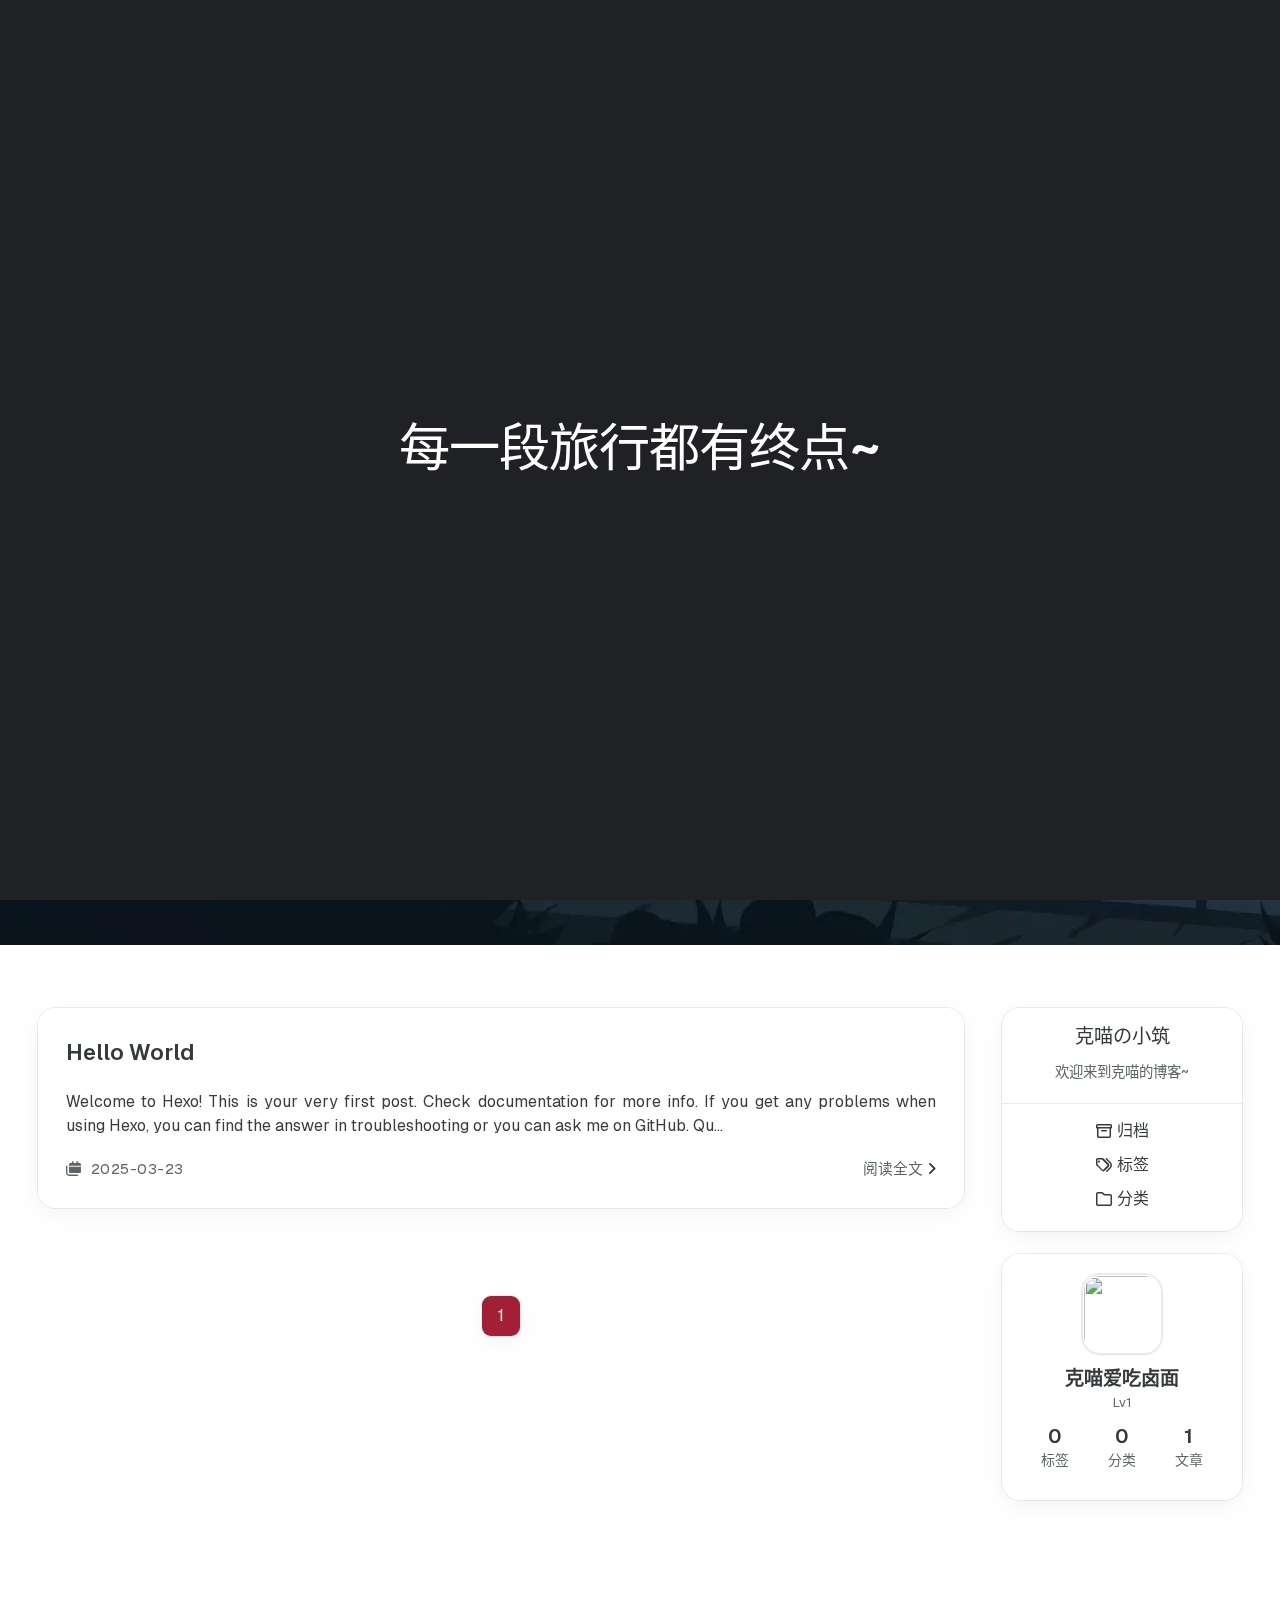
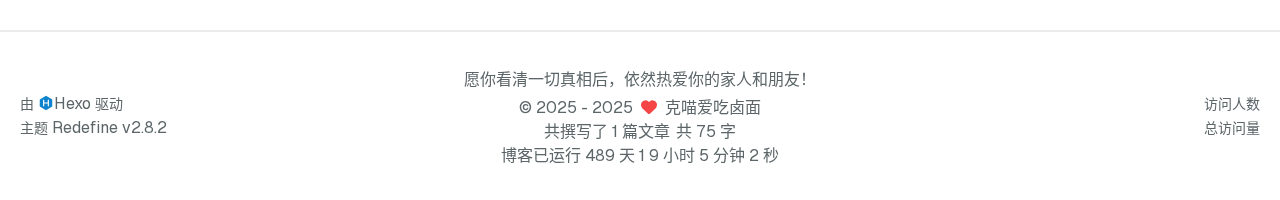
==== commit ad41334c: "Site updated: 2025-03-24 17:40:10" ====
--- a/index.html
+++ b/index.html
@@ -53,6 +53,11 @@
 
 
     <!--- Inject Part-->
+    
+        
+            
+    
+            
     
 
     
@@ -997,6 +1002,11 @@
             </script>
         
         
+            
+                
+        
+                
+        
         
     </div>  
 </footer>
